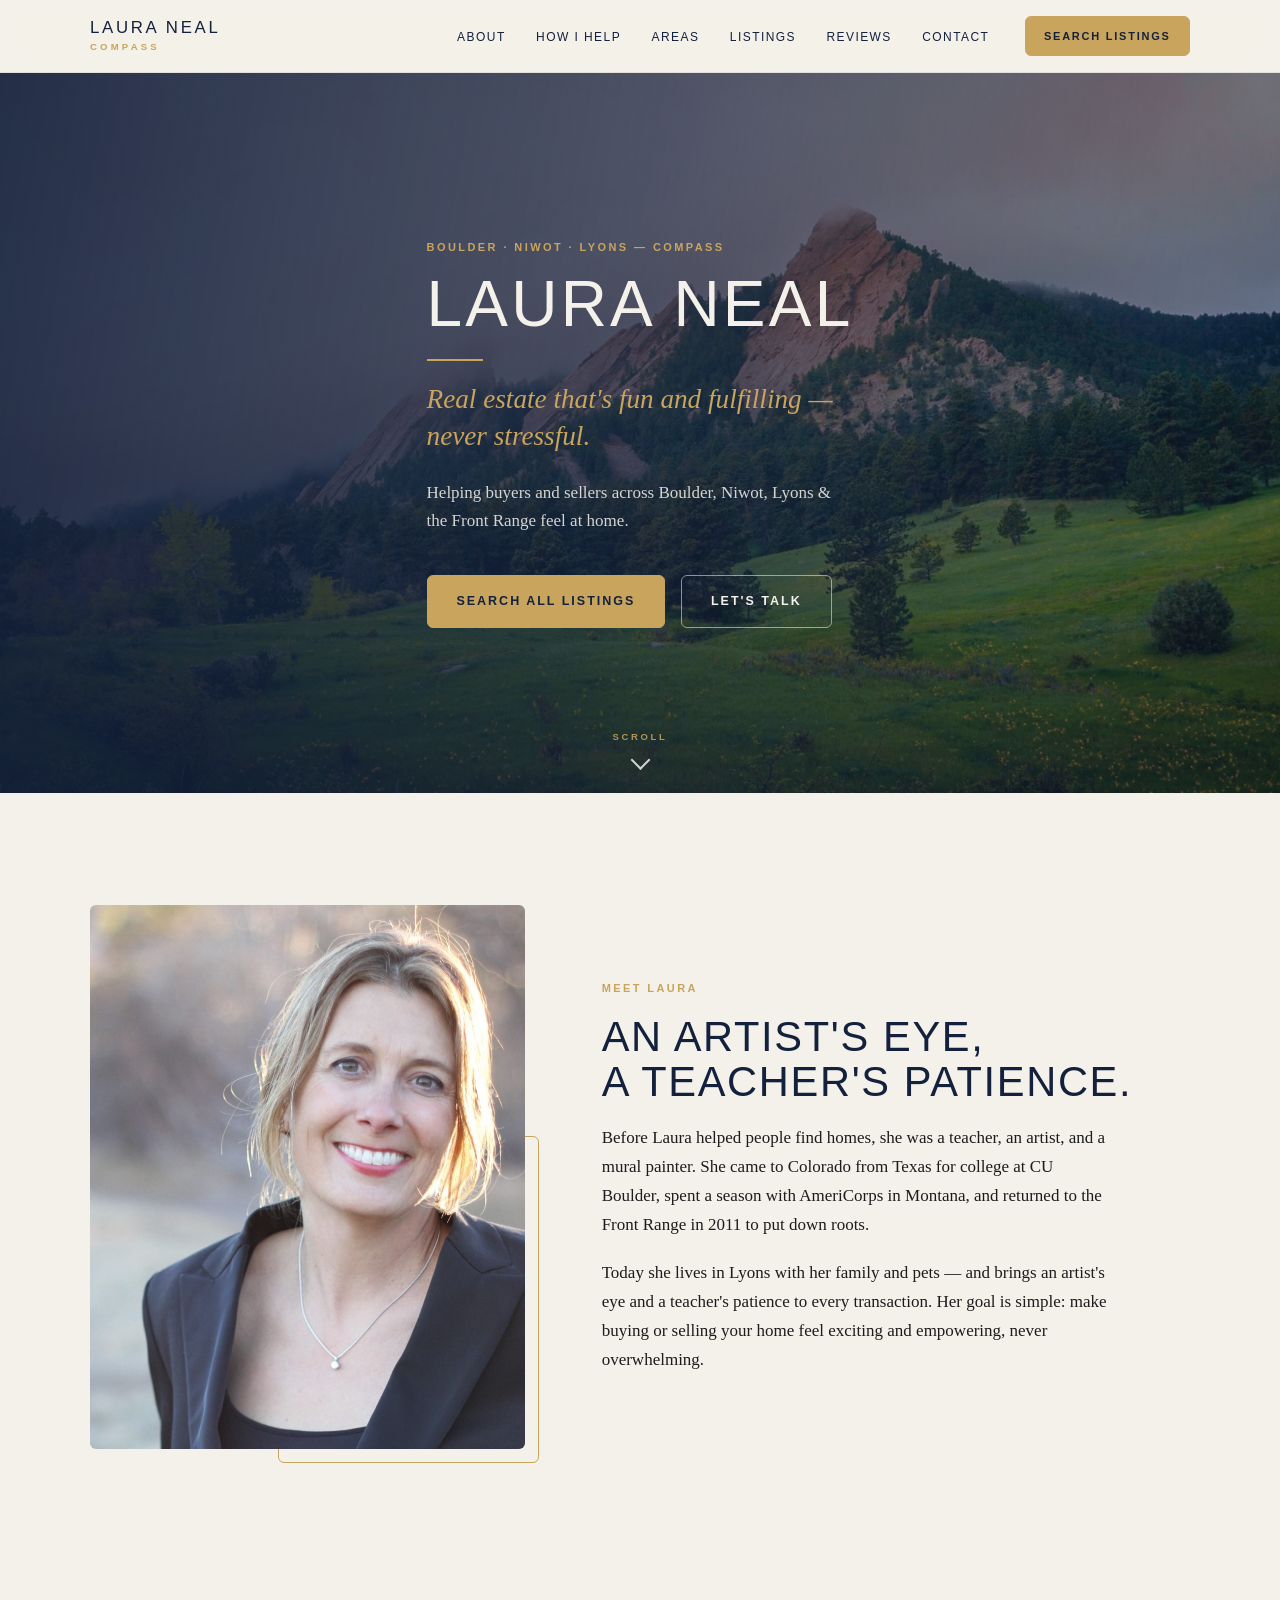
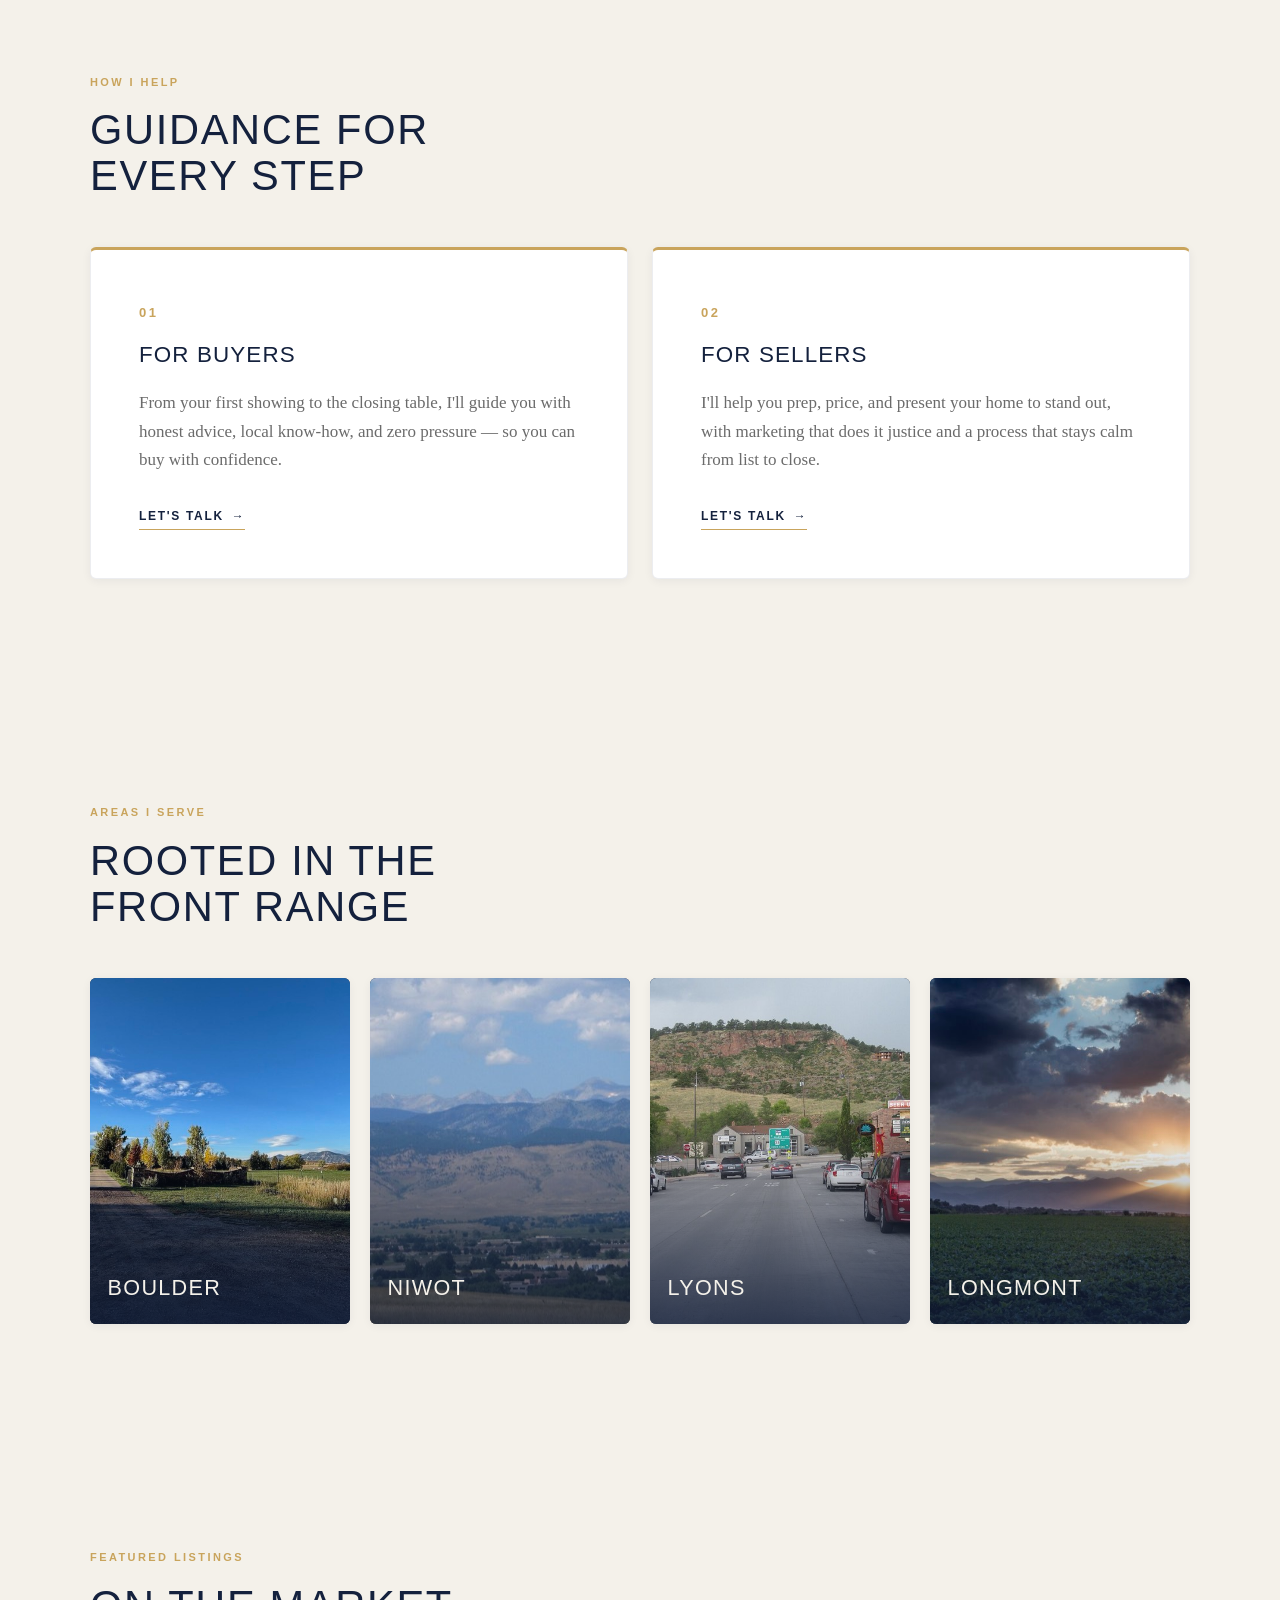
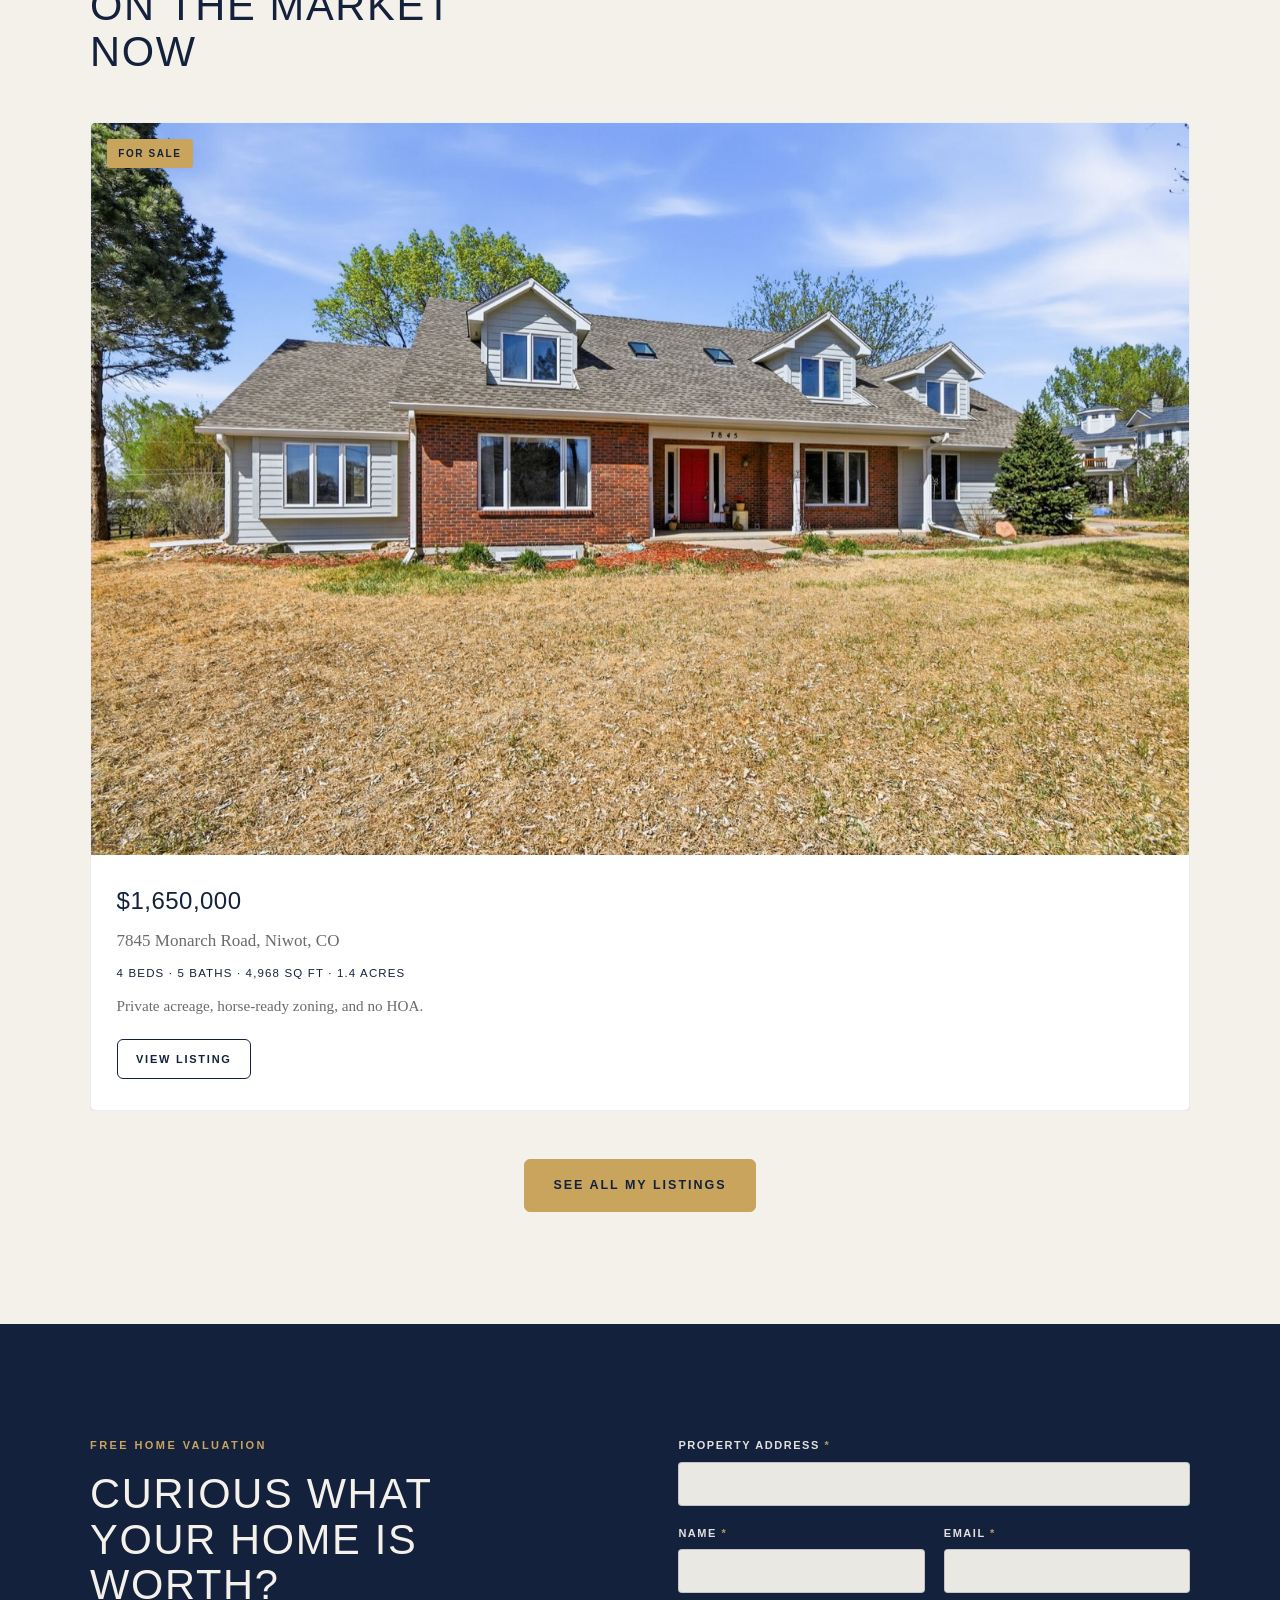
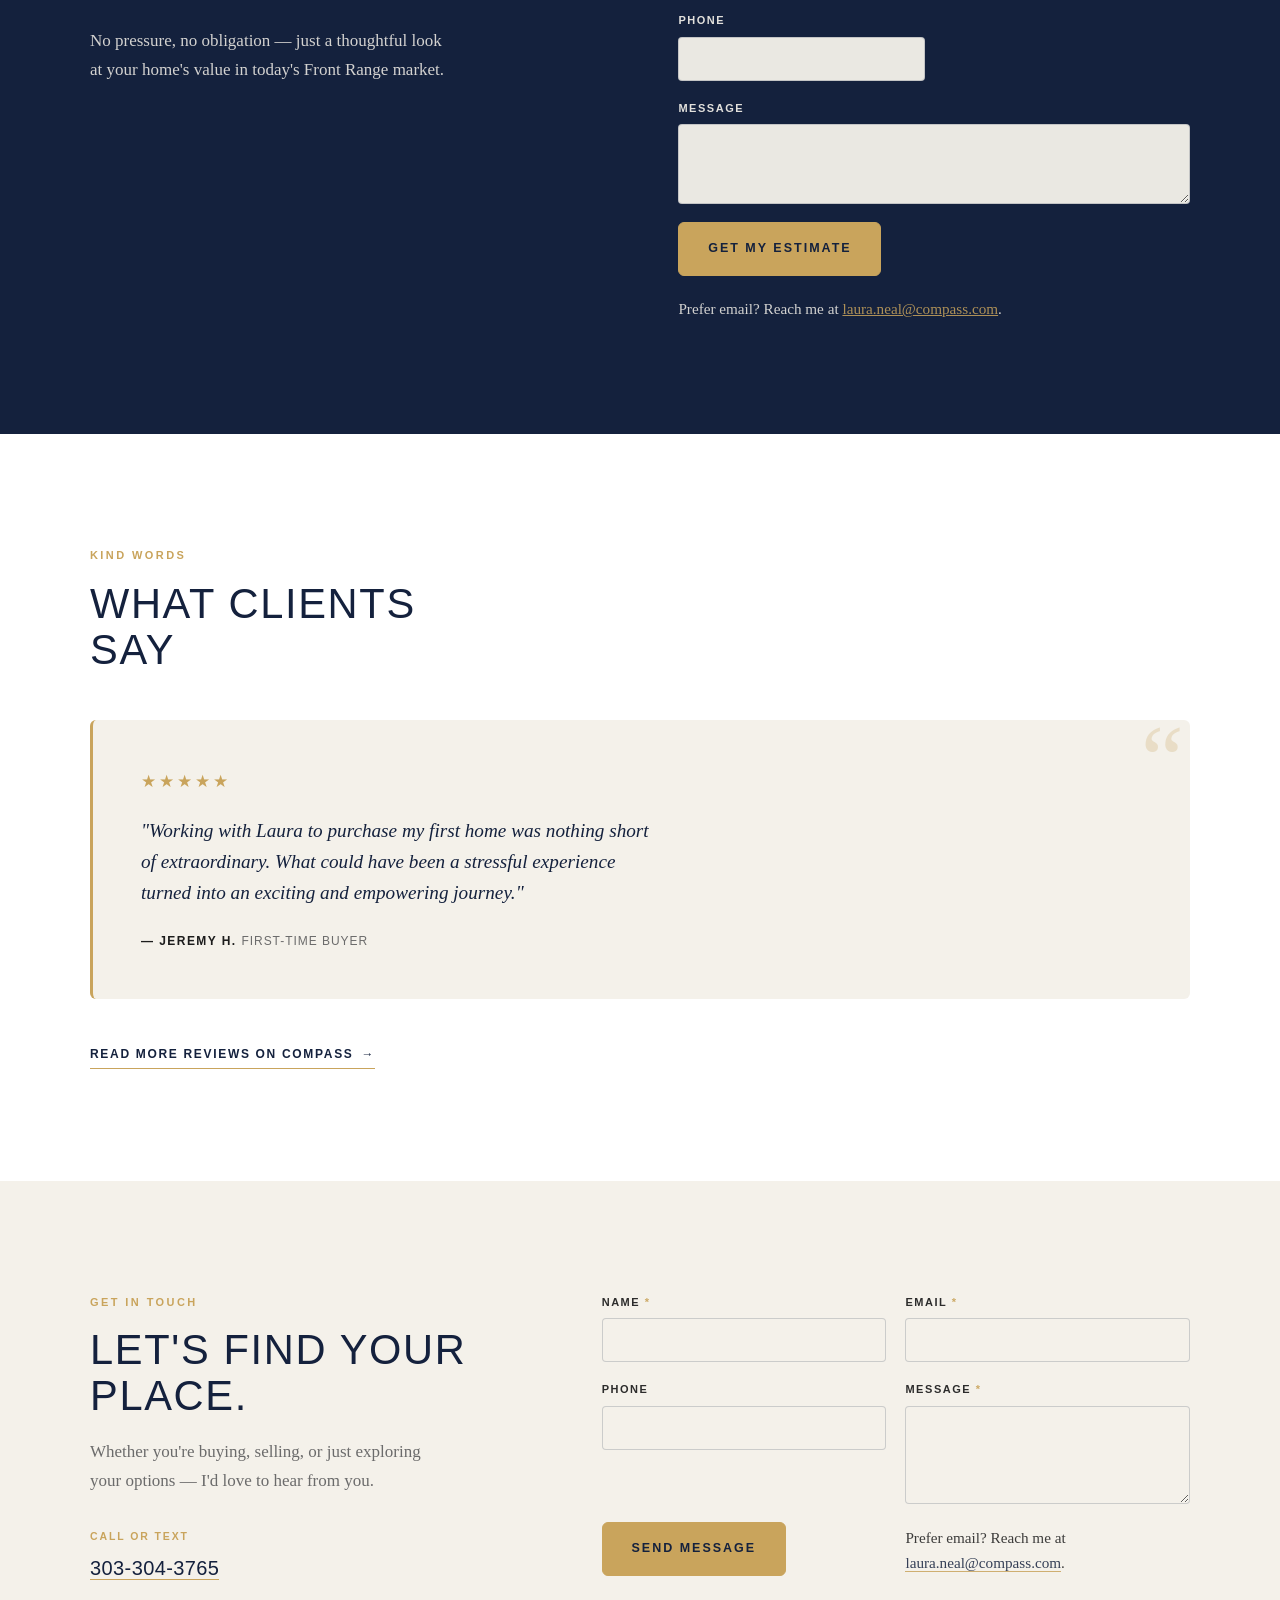
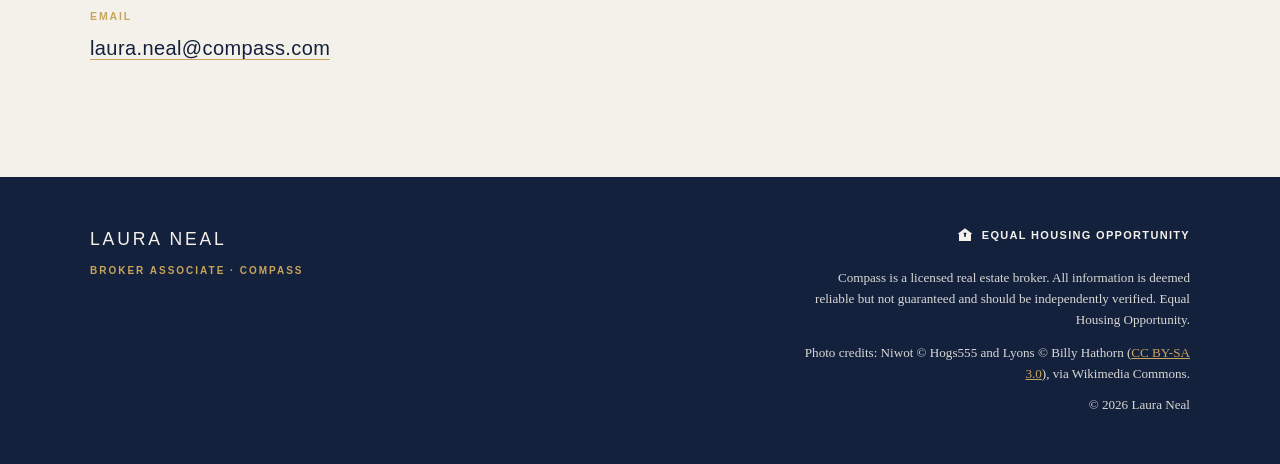
==== index.html @ 4205e301 "feat: swap hero to no-attribution Pexels Flatirons photo Replaces the CC-BY hero with a free Pexels " ====
<!DOCTYPE html>
<html lang="en">
<head>
  <meta charset="UTF-8">
  <meta name="viewport" content="width=device-width, initial-scale=1.0">
  <title>Laura Neal · Boulder &amp; Niwot Realtor · Compass</title>
  <meta name="description" content="Laura Neal, Broker Associate at Compass, helps buyers and sellers across Boulder, Niwot, Lyons and the Front Range. Real estate that's fun and fulfilling — never stressful.">

  <!-- Canonical URL -->
  <link rel="canonical" href="https://lauranealhomes.com/">

  <!-- Open Graph / Facebook -->
  <meta property="og:type" content="website">
  <meta property="og:url" content="https://lauranealhomes.com/">
  <meta property="og:title" content="Laura Neal · Boulder &amp; Niwot Realtor · Compass">
  <meta property="og:description" content="Broker Associate at Compass helping buyers and sellers across Boulder, Niwot, Lyons and the Front Range. Real estate that's fun and fulfilling — never stressful.">
  <!-- Interim share image (the hero). Swap for a dedicated 1200x630 assets/og-image.jpg before heavy social sharing. -->
  <meta property="og:image" content="https://lauranealhomes.com/assets/hero.jpg">

  <!-- Twitter -->
  <meta name="twitter:card" content="summary_large_image">
  <meta name="twitter:title" content="Laura Neal · Boulder &amp; Niwot Realtor · Compass">
  <meta name="twitter:description" content="Broker Associate at Compass helping buyers and sellers across Boulder, Niwot, Lyons and the Front Range. Real estate that's fun and fulfilling — never stressful.">
  <meta name="twitter:image" content="https://lauranealhomes.com/assets/hero.jpg">

  <!-- Structured data -->
  <script type="application/ld+json">
  { "@context":"https://schema.org","@type":"RealEstateAgent","name":"Laura Neal",
    "jobTitle":"Broker Associate","telephone":"+1-303-304-3765","email":"laura.neal@compass.com",
    "areaServed":["Boulder, CO","Niwot, CO","Lyons, CO","Longmont, CO"],
    "memberOf":{"@type":"Organization","name":"Compass"},
    "url":"https://lauranealhomes.com/",
    "sameAs":["https://www.compass.com/agents/laura-neal/"] }
  </script>

  <!-- Inline SVG favicon: gold "LN" monogram on navy -->
  <link rel="icon" href="data:image/svg+xml,%3Csvg xmlns='http://www.w3.org/2000/svg' viewBox='0 0 32 32'%3E%3Crect width='32' height='32' rx='6' fill='%2314213d'/%3E%3Ctext x='16' y='22' font-family='Helvetica,Arial,sans-serif' font-size='15' font-weight='600' fill='%23c9a45c' text-anchor='middle'%3ELN%3C/text%3E%3C/svg%3E">
  <link rel="stylesheet" href="css/styles.css">
</head>
<body>

  <a class="skip-link" href="#main">Skip to content</a>

  <!-- ============ HEADER / NAV ============ -->
  <header class="site-header" id="top">
    <div class="container header-inner">
      <a href="#top" class="wordmark" aria-label="Laura Neal — home">
        <span class="wordmark-main">Laura Neal</span>
        <span class="wordmark-sub">Compass</span>
      </a>

      <nav class="nav" id="primary-nav" aria-label="Primary">
        <ul class="nav-list">
          <li><a href="#about">About</a></li>
          <li><a href="#help">How I Help</a></li>
          <li><a href="#areas">Areas</a></li>
          <li><a href="#listings">Listings</a></li>
          <li><a href="#reviews">Reviews</a></li>
          <li><a href="#contact">Contact</a></li>
        </ul>
        <a class="btn btn-sm nav-cta" href="https://www.compass.com/agents/laura-neal/" target="_blank" rel="noopener">Search Listings</a>
      </nav>

      <button class="nav-toggle" aria-label="Menu" aria-expanded="false" aria-controls="primary-nav">
        <span class="nav-toggle-bar"></span>
        <span class="nav-toggle-bar"></span>
        <span class="nav-toggle-bar"></span>
      </button>
    </div>
  </header>

  <main id="main">

    <!-- ============ HERO ============ -->
    <section class="hero" id="hero">
      <!-- Hero photo: the Flatirons over a Boulder meadow. Source: Pexels (free, no attribution required). Swap for Laura's own shot anytime. -->
      <div class="hero-media" aria-hidden="true">
        <img class="hero-photo" src="assets/hero.jpg" alt="" decoding="async" fetchpriority="high">
      </div>
      <div class="container hero-inner">
        <!-- hero-anim children fade-up in sequence once body.loaded is set (see main.js) -->
        <p class="eyebrow hero-anim">Boulder · Niwot · Lyons — Compass</p>
        <h1 class="hero-title hero-anim">Laura Neal</h1>
        <p class="hero-tagline hero-anim">Real estate that's fun and fulfilling — never stressful.</p>
        <p class="hero-sub hero-anim">Helping buyers and sellers across Boulder, Niwot, Lyons &amp; the Front Range feel at home.</p>
        <div class="hero-actions hero-anim">
          <a class="btn" href="https://www.compass.com/agents/laura-neal/" target="_blank" rel="noopener">Search All Listings</a>
          <a class="btn btn-ghost btn-ghost-light" href="#contact">Let's Talk</a>
        </div>
      </div>
      <!-- Scroll cue: bounces gently, hidden under reduced-motion and once the user scrolls -->
      <a class="scroll-cue" href="#about" aria-label="Scroll to content">
        <span class="scroll-cue-label">Scroll</span>
        <span class="scroll-cue-chevron" aria-hidden="true"></span>
      </a>
    </section>

    <!-- ============ ABOUT ============ -->
    <section class="section about" id="about">
      <div class="container about-grid">
        <div class="about-portrait reveal">
          <img class="portrait-photo" src="assets/laura.jpg" alt="Laura Neal, Broker Associate at Compass" loading="lazy" decoding="async">
        </div>
        <div class="about-text reveal">
          <p class="eyebrow">Meet Laura</p>
          <h2 class="section-title">An artist's eye,<br>a teacher's patience.</h2>
          <p>Before Laura helped people find homes, she was a teacher, an artist, and a mural painter. She came to Colorado from Texas for college at CU Boulder, spent a season with AmeriCorps in Montana, and returned to the Front Range in 2011 to put down roots.</p>
          <p>Today she lives in Lyons with her family and pets — and brings an artist's eye and a teacher's patience to every transaction. Her goal is simple: make buying or selling your home feel exciting and empowering, never overwhelming.</p>
        </div>
      </div>
    </section>

    <!-- ============ HOW I HELP ============ -->
    <section class="section help" id="help">
      <div class="container">
        <div class="section-head reveal">
          <p class="eyebrow">How I Help</p>
          <h2 class="section-title">Guidance for every step</h2>
        </div>
        <div class="help-grid">
          <article class="help-card reveal">
            <span class="help-num">01</span>
            <h3 class="help-card-title">For Buyers</h3>
            <p>From your first showing to the closing table, I'll guide you with honest advice, local know-how, and zero pressure — so you can buy with confidence.</p>
            <a class="text-link" href="#contact">Let's talk <span aria-hidden="true">→</span></a>
          </article>
          <article class="help-card reveal" style="--reveal-delay:120ms">
            <span class="help-num">02</span>
            <h3 class="help-card-title">For Sellers</h3>
            <p>I'll help you prep, price, and present your home to stand out, with marketing that does it justice and a process that stays calm from list to close.</p>
            <a class="text-link" href="#contact">Let's talk <span aria-hidden="true">→</span></a>
          </article>
        </div>
      </div>
    </section>

    <!-- ============ AREAS I SERVE ============ -->
    <section class="section areas" id="areas">
      <div class="container">
        <div class="section-head reveal">
          <p class="eyebrow">Areas I Serve</p>
          <h2 class="section-title">Rooted in the Front Range</h2>
        </div>
        <!-- Cards link to Laura's Compass profile; later these can deep-link to
             area-filtered Compass searches (e.g. ?location=Boulder,CO). -->
        <div class="areas-grid">
          <a class="area-card reveal" href="https://www.compass.com/agents/laura-neal/" target="_blank" rel="noopener" data-area="Boulder">
            <img class="area-photo" src="assets/area-boulder.jpg" alt="" loading="lazy" decoding="async">
            <span class="area-name">Boulder</span>
            <span class="area-overlay" aria-hidden="true"><span class="area-explore">Explore <span aria-hidden="true">→</span></span></span>
          </a>
          <a class="area-card reveal" href="https://www.compass.com/agents/laura-neal/" target="_blank" rel="noopener" data-area="Niwot" style="--reveal-delay:90ms">
            <img class="area-photo" src="assets/area-niwot.jpg" alt="" loading="lazy" decoding="async">
            <span class="area-name">Niwot</span>
            <span class="area-overlay" aria-hidden="true"><span class="area-explore">Explore <span aria-hidden="true">→</span></span></span>
          </a>
          <a class="area-card reveal" href="https://www.compass.com/agents/laura-neal/" target="_blank" rel="noopener" data-area="Lyons" style="--reveal-delay:180ms">
            <img class="area-photo" src="assets/area-lyons.jpg" alt="" loading="lazy" decoding="async">
            <span class="area-name">Lyons</span>
            <span class="area-overlay" aria-hidden="true"><span class="area-explore">Explore <span aria-hidden="true">→</span></span></span>
          </a>
          <a class="area-card reveal" href="https://www.compass.com/agents/laura-neal/" target="_blank" rel="noopener" data-area="Longmont" style="--reveal-delay:270ms">
            <img class="area-photo" src="assets/area-longmont.jpg" alt="" loading="lazy" decoding="async">
            <span class="area-name">Longmont</span>
            <span class="area-overlay" aria-hidden="true"><span class="area-explore">Explore <span aria-hidden="true">→</span></span></span>
          </a>
        </div>
      </div>
    </section>

    <!-- ============ FEATURED LISTINGS ============ -->
    <section class="section listings" id="listings">
      <div class="container">
        <div class="section-head reveal">
          <p class="eyebrow">Featured Listings</p>
          <h2 class="section-title">On the market now</h2>
        </div>

        <!-- Carousel: JS adds .is-carousel + arrows/dots only when 2+ slides exist.
             With a single listing it degrades to a plain card (no arrows/dots/auto-advance).
             Add more <article class="listing-card"> slides inside .carousel-track to enable sliding. -->
        <div class="carousel reveal" data-carousel data-autoplay="6000">
          <button class="carousel-arrow carousel-prev" type="button" aria-label="Previous listing" hidden>
            <span aria-hidden="true">‹</span>
          </button>

          <div class="carousel-viewport">
            <div class="carousel-track" role="list">
              <article class="listing-card" role="listitem">
                <div class="listing-media" aria-hidden="true">
                  <img src="assets/listing-monarch.jpg" alt="" loading="lazy" decoding="async">
                  <span class="listing-tag">For Sale</span>
                  <!-- Gold overlay fades in on card hover/focus (enhancement only) -->
                  <span class="listing-overlay"><span class="listing-overlay-btn">View Listing</span></span>
                </div>
                <div class="listing-body">
                  <p class="listing-price">$1,650,000</p>
                  <p class="listing-address">7845 Monarch Road, Niwot, CO</p>
                  <p class="listing-specs">4 Beds &middot; 5 Baths &middot; 4,968 Sq Ft &middot; 1.4 Acres</p>
                  <p class="listing-note">Private acreage, horse-ready zoning, and no HOA.</p>
                  <a class="btn btn-ghost btn-sm listing-link" href="https://www.compass.com/homedetails/7845-Monarch-Rd-Niwot-CO-80503/12WBYY_pid/" target="_blank" rel="noopener">View Listing</a>
                </div>
              </article>
            </div>
          </div>

          <button class="carousel-arrow carousel-next" type="button" aria-label="Next listing" hidden>
            <span aria-hidden="true">›</span>
          </button>

          <div class="carousel-dots" role="tablist" aria-label="Choose listing" hidden></div>
        </div>

        <div class="listings-cta">
          <a class="btn" href="https://www.compass.com/agents/laura-neal/" target="_blank" rel="noopener">See All My Listings</a>
        </div>
      </div>
    </section>

    <!-- ============ HOME VALUATION (band) ============ -->
    <section class="section band valuation" id="valuation">
      <div class="container valuation-inner">
        <div class="valuation-head">
          <p class="eyebrow">Free Home Valuation</p>
          <h2 class="section-title">Curious what your home is worth?</h2>
          <p class="valuation-lead">No pressure, no obligation — just a thoughtful look at your home's value in today's Front Range market.</p>
        </div>
        <!-- Web3Forms: paste Laura's access key (free, get it in ~30s at web3forms.com) into the value below. Until then forms fall back to the visible "email me" link. -->
        <form class="form valuation-form" action="https://api.web3forms.com/submit" method="POST" data-enhance>
          <input type="hidden" name="access_key" value="003801b2-cacf-47a3-b7a9-e14892cac6a2">
          <input type="hidden" name="subject" value="New home valuation request — laura-neal site">
          <input type="hidden" name="from_name" value="Laura Neal Website">
          <input type="checkbox" name="botcheck" class="hp" tabindex="-1" autocomplete="off" aria-hidden="true">
          <div class="field field-full">
            <label for="v-address">Property address <span class="req">*</span></label>
            <input id="v-address" name="address" type="text" required aria-required="true" autocomplete="street-address">
          </div>
          <div class="field">
            <label for="v-name">Name <span class="req">*</span></label>
            <input id="v-name" name="name" type="text" required aria-required="true" autocomplete="name">
          </div>
          <div class="field">
            <label for="v-email">Email <span class="req">*</span></label>
            <input id="v-email" name="email" type="email" required aria-required="true" autocomplete="email">
          </div>
          <div class="field">
            <label for="v-phone">Phone</label>
            <input id="v-phone" name="phone" type="tel" autocomplete="tel">
          </div>
          <div class="field field-full">
            <label for="v-message">Message</label>
            <textarea id="v-message" name="message" rows="3"></textarea>
          </div>
          <div class="form-foot field-full">
            <button class="btn" type="submit">Get My Estimate</button>
            <p class="form-status" role="status" aria-live="polite"></p>
          </div>
          <p class="form-fallback field-full">Prefer email? Reach me at <a href="mailto:laura.neal@compass.com">laura.neal@compass.com</a>.</p>
        </form>
      </div>
    </section>

    <!-- ============ REVIEWS ============ -->
    <section class="section reviews" id="reviews">
      <div class="container">
        <div class="section-head reveal">
          <p class="eyebrow">Kind Words</p>
          <h2 class="section-title">What clients say</h2>
        </div>
        <ul class="reviews-list">
          <li class="review-card reveal">
            <div class="stars" role="img" aria-label="5 out of 5 stars">
              <span aria-hidden="true">★</span><span aria-hidden="true">★</span><span aria-hidden="true">★</span><span aria-hidden="true">★</span><span aria-hidden="true">★</span>
            </div>
            <blockquote class="review-quote">
              "Working with Laura to purchase my first home was nothing short of extraordinary. What could have been a stressful experience turned into an exciting and empowering journey."
            </blockquote>
            <p class="review-author">— Jeremy H. <span class="review-role">First-time buyer</span></p>
          </li>
        </ul>
        <div class="reviews-cta">
          <a class="text-link" href="https://www.compass.com/agents/laura-neal/" target="_blank" rel="noopener">Read more reviews on Compass <span aria-hidden="true">→</span></a>
        </div>
      </div>
    </section>

    <!-- ============ CONTACT ============ -->
    <section class="section contact" id="contact">
      <div class="container contact-grid">
        <div class="contact-info reveal">
          <p class="eyebrow">Get In Touch</p>
          <h2 class="section-title">Let's find your place.</h2>
          <p class="contact-blurb">Whether you're buying, selling, or just exploring your options — I'd love to hear from you.</p>
          <ul class="contact-list">
            <li>
              <span class="contact-label">Call or text</span>
              <a class="contact-value" href="tel:303-304-3765">303-304-3765</a>
            </li>
            <li>
              <span class="contact-label">Email</span>
              <a class="contact-value" href="mailto:laura.neal@compass.com">laura.neal@compass.com</a>
            </li>
          </ul>
        </div>
        <form class="form contact-form reveal" action="https://api.web3forms.com/submit" method="POST" data-enhance style="--reveal-delay:120ms">
          <input type="hidden" name="access_key" value="003801b2-cacf-47a3-b7a9-e14892cac6a2">
          <input type="hidden" name="subject" value="New contact — laura-neal site">
          <input type="hidden" name="from_name" value="Laura Neal Website">
          <input type="checkbox" name="botcheck" class="hp" tabindex="-1" autocomplete="off" aria-hidden="true">
          <div class="field">
            <label for="c-name">Name <span class="req">*</span></label>
            <input id="c-name" name="name" type="text" required aria-required="true" autocomplete="name">
          </div>
          <div class="field">
            <label for="c-email">Email <span class="req">*</span></label>
            <input id="c-email" name="email" type="email" required aria-required="true" autocomplete="email">
          </div>
          <div class="field">
            <label for="c-phone">Phone</label>
            <input id="c-phone" name="phone" type="tel" autocomplete="tel">
          </div>
          <div class="field">
            <label for="c-message">Message <span class="req">*</span></label>
            <textarea id="c-message" name="message" rows="4" required aria-required="true"></textarea>
          </div>
          <div class="form-foot">
            <button class="btn" type="submit">Send Message</button>
            <p class="form-status" role="status" aria-live="polite"></p>
          </div>
          <p class="form-fallback">Prefer email? Reach me at <a href="mailto:laura.neal@compass.com">laura.neal@compass.com</a>.</p>
        </form>
      </div>
    </section>

  </main>

  <!-- ============ FOOTER ============ -->
  <footer class="site-footer">
    <div class="container footer-inner">
      <div class="footer-brand">
        <span class="footer-name">Laura Neal</span>
        <span class="footer-title">Broker Associate · Compass</span>
      </div>
      <div class="footer-meta">
        <p class="footer-disclosure">
          <span class="eho" role="img" aria-label="Equal Housing Opportunity">
            <svg viewBox="0 0 24 24" width="18" height="18" aria-hidden="true" focusable="false">
              <path fill="currentColor" d="M12 3 2 10.5h2V20h16v-9.5h2L12 3Zm0 5.2 2.6 2.6h-1.4v3.4h-2.4v-3.4H9.4L12 8.2Z"/>
            </svg>
            Equal Housing Opportunity
          </span>
        </p>
        <p class="footer-fine">Compass is a licensed real estate broker. All information is deemed reliable but not guaranteed and should be independently verified. Equal Housing Opportunity.</p>
        <p class="footer-fine footer-credit">Photo credits: Niwot © Hogs555 and Lyons © Billy Hathorn (<a href="https://creativecommons.org/licenses/by-sa/3.0/" target="_blank" rel="noopener">CC BY-SA 3.0</a>), via Wikimedia Commons.</p>
        <p class="footer-copy">© 2026 Laura Neal</p>
      </div>
    </div>
  </footer>

  <script src="js/main.js"></script>
</body>
</html>
---- css/styles.css ----
/* =====================================================================
   Laura Neal — Broker Associate, Compass
   Modern Editorial: deep navy + gold, warm cream, airy whitespace.
   Single-page stylesheet. Organized by: tokens / base / layout /
   components / sections / responsive.
   ===================================================================== */

/* ---------- TOKENS ---------- */
:root {
  --navy:#14213d; --navy-2:#2d4263; --gold:#c9a45c; --cream:#f4f1ea;
  --ink:#1c1c1c; --muted:#6b6b6b; --white:#ffffff;
  --font-head:'Helvetica Neue',Arial,sans-serif; /* headings: uppercase, light/medium */
  --font-body:Georgia,'Times New Roman',serif;    /* body + serif accents */
  --h1:clamp(2.4rem,6vw,4rem); --h2:clamp(1.8rem,4vw,2.6rem); --h3:1.25rem; --body:1.0625rem;
  --space-section:clamp(4rem,9vw,7rem); --maxw:1140px; --radius:6px;
  --header-h:72px;
  --shadow-sm:0 2px 10px rgba(20,33,61,.06);
  --shadow-md:0 18px 50px -18px rgba(20,33,61,.35);
}

/* ---------- RESET / BASE ---------- */
*,*::before,*::after { box-sizing:border-box; }
* { margin:0; }
@media (prefers-reduced-motion: no-preference) {
  html { scroll-behavior:smooth; }
}
html { scroll-padding-top:calc(var(--header-h) + 12px); }
body {
  font-family:var(--font-body);
  font-size:var(--body);
  line-height:1.7;
  color:var(--ink);
  background:var(--cream);
  -webkit-font-smoothing:antialiased;
  text-rendering:optimizeLegibility;
}
img { display:block; max-width:100%; height:auto; }
a { color:inherit; }
button { font:inherit; cursor:pointer; }

/* ---------- ACCESSIBILITY: skip link + focus ---------- */
/* Skip link: visually hidden until focused, then pinned top-left. */
.skip-link {
  position:absolute; top:.5rem; left:.5rem; z-index:1000;
  background:var(--navy); color:var(--cream);
  font-family:var(--font-head); font-size:12px; letter-spacing:.12em;
  text-transform:uppercase; font-weight:600; text-decoration:none;
  padding:.7rem 1.1rem; border-radius:var(--radius);
  border:2px solid var(--gold);
  transform:translateY(-150%); transition:transform .2s ease;
}
.skip-link:focus { transform:translateY(0); }

/* Clear, consistent focus ring on all interactive elements. */
a:focus-visible,
button:focus-visible,
input:focus-visible,
textarea:focus-visible,
.btn:focus-visible {
  outline:3px solid var(--gold);
  outline-offset:3px;
  border-radius:var(--radius);
}
/* On the navy hero/bands a gold ring can be low-contrast against gold buttons;
   keep the gold ring but add a navy inner edge for separation on light controls. */
.band input:focus-visible,
.band textarea:focus-visible { outline-offset:2px; box-shadow:0 0 0 2px var(--navy); }

/* ---------- LAYOUT HELPERS ---------- */
.container { max-width:var(--maxw); margin-inline:auto; padding-inline:1.25rem; }
.section { padding-block:var(--space-section); }
.band { background:var(--navy); color:var(--cream); }

/* ---------- TYPOGRAPHY ---------- */
.eyebrow {
  font-family:var(--font-head);
  font-size:11px; letter-spacing:.22em; text-transform:uppercase;
  color:var(--gold); font-weight:600; margin-bottom:1rem;
}
.section-title {
  font-family:var(--font-head);
  font-weight:300; line-height:1.1;
  font-size:var(--h2); letter-spacing:.04em; text-transform:uppercase;
  color:var(--navy);
}
.band .section-title { color:var(--cream); }
.section-head { max-width:46ch; margin-bottom:clamp(2rem,4vw,3rem); }

.text-link {
  font-family:var(--font-head);
  font-size:12px; letter-spacing:.14em; text-transform:uppercase;
  font-weight:600; color:var(--navy); text-decoration:none;
  display:inline-flex; align-items:center; gap:.5rem;
  border-bottom:1px solid var(--gold); padding-bottom:3px;
  transition:gap .25s ease, color .25s ease;
}
.text-link:hover { gap:.85rem; color:var(--gold); }
.band .text-link { color:var(--cream); border-bottom-color:var(--cream); }

/* ---------- BUTTONS ---------- */
.btn {
  display:inline-block;
  font-family:var(--font-head);
  font-size:12.5px; letter-spacing:.16em; text-transform:uppercase; font-weight:600;
  background:var(--gold); color:var(--navy);
  padding:.95rem 1.8rem; border:1px solid var(--gold);
  border-radius:var(--radius); text-decoration:none;
  transition:transform .2s ease, box-shadow .25s ease, background .25s ease;
}
.btn:hover { transform:translateY(-2px); box-shadow:0 12px 28px -10px rgba(201,164,92,.6); }
.btn-sm { padding:.6rem 1.15rem; font-size:11px; }
.btn-ghost {
  background:transparent; color:var(--navy); border:1px solid var(--navy);
}
.btn-ghost:hover { background:var(--navy); color:var(--cream); box-shadow:none; }
.btn-ghost-light { color:var(--cream); border-color:rgba(244,241,234,.55); }
.btn-ghost-light:hover { background:var(--cream); color:var(--navy); border-color:var(--cream); }

/* ---------- MEDIA PLACEHOLDERS ---------- */
/* Tasteful navy/gold gradient blocks with a label; swap for real <img>.
   Containers below carry explicit aspect-ratio (hero is inset:0; portrait 4/5;
   listing 3/2) so swapped-in images inherit dimensions and cause no layout shift.
   When adding real below-the-fold imgs (headshot, listing photos), include
   loading="lazy" decoding="async" plus width/height (or rely on these ratios).
   The hero image is above the fold — leave it eager (no lazy). */
.media-label {
  font-family:var(--font-head);
  font-size:10.5px; letter-spacing:.2em; text-transform:uppercase;
  color:rgba(244,241,234,.65);
}
.hero-media, .portrait-placeholder, .listing-media {
  background:
    radial-gradient(120% 120% at 80% 0%, rgba(201,164,92,.28), transparent 55%),
    linear-gradient(150deg, var(--navy) 0%, var(--navy-2) 100%);
  display:flex; align-items:center; justify-content:center;
  position:relative; overflow:hidden;
}
/* subtle grid texture on placeholders */
.hero-media::after, .portrait-placeholder::after, .listing-media::after {
  content:""; position:absolute; inset:0; opacity:.5;
  background-image:
    linear-gradient(rgba(244,241,234,.045) 1px, transparent 1px),
    linear-gradient(90deg, rgba(244,241,234,.045) 1px, transparent 1px);
  background-size:42px 42px;
  pointer-events:none;
}

/* =====================================================================
   HEADER / NAV
   ===================================================================== */
.site-header {
  position:sticky; top:0; z-index:100;
  background:rgba(244,241,234,.88);
  backdrop-filter:saturate(140%) blur(10px);
  border-bottom:1px solid rgba(20,33,61,.08);
}
.header-inner {
  display:flex; align-items:center; justify-content:space-between;
  min-height:var(--header-h);
}
.wordmark { text-decoration:none; display:flex; flex-direction:column; line-height:1; }
.wordmark-main {
  font-family:var(--font-head); font-weight:500;
  letter-spacing:.16em; text-transform:uppercase; color:var(--navy);
  font-size:1.05rem;
}
.wordmark-sub {
  font-family:var(--font-head); font-size:9.5px; letter-spacing:.34em;
  text-transform:uppercase; color:var(--gold); margin-top:5px; font-weight:600;
}
.nav { display:flex; align-items:center; gap:2.2rem; }
.nav-list { list-style:none; display:flex; gap:1.9rem; padding:0; }
.nav-list a {
  font-family:var(--font-head);
  font-size:12px; letter-spacing:.12em; text-transform:uppercase; font-weight:500;
  color:var(--navy); text-decoration:none; position:relative; padding-bottom:4px;
}
.nav-list a::after {
  content:""; position:absolute; left:0; bottom:0; height:1.5px; width:0;
  background:var(--gold); transition:width .28s ease;
}
.nav-list a:hover::after { width:100%; }

.nav-toggle {
  display:none; background:none; border:0; padding:8px;
  width:42px; height:42px; flex-direction:column; gap:5px;
  align-items:center; justify-content:center;
}
.nav-toggle-bar {
  display:block; width:24px; height:2px; background:var(--navy);
  transition:transform .3s ease, opacity .2s ease;
}
.nav-toggle[aria-expanded="true"] .nav-toggle-bar:nth-child(1) { transform:translateY(7px) rotate(45deg); }
.nav-toggle[aria-expanded="true"] .nav-toggle-bar:nth-child(2) { opacity:0; }
.nav-toggle[aria-expanded="true"] .nav-toggle-bar:nth-child(3) { transform:translateY(-7px) rotate(-45deg); }

/* =====================================================================
   HERO
   ===================================================================== */
.hero {
  position:relative; min-height:80vh;
  display:flex; align-items:center;
  background:var(--navy); color:var(--cream); overflow:hidden;
}
.hero-media { position:absolute; inset:0; }
.hero-media .media-label { position:absolute; bottom:1.25rem; right:1.5rem; }
.hero-photo { position:absolute; inset:0; width:100%; height:100%; object-fit:cover; }
.hero::before { /* readability overlay */
  content:""; position:absolute; inset:0; z-index:1;
  background:linear-gradient(100deg, rgba(20,33,61,.92) 0%, rgba(20,33,61,.74) 48%, rgba(20,33,61,.42) 100%);
}
.hero-inner { position:relative; z-index:2; padding-block:clamp(5rem,12vh,8rem); max-width:760px; }
.hero-title {
  font-family:var(--font-head); font-weight:300;
  font-size:var(--h1); letter-spacing:.05em; text-transform:uppercase;
  line-height:1; margin:.4rem 0 1.4rem;
}
.hero-tagline {
  font-family:var(--font-body); font-style:italic;
  font-size:clamp(1.25rem,2.6vw,1.7rem); color:var(--gold);
  line-height:1.35; max-width:30ch; position:relative; padding-top:1.4rem;
}
.hero-tagline::before {
  content:""; position:absolute; top:0; left:0; width:56px; height:2px; background:var(--gold);
}
.hero-sub { margin:1.5rem 0 2.4rem; max-width:48ch; color:rgba(244,241,234,.86); }
.hero-actions { display:flex; flex-wrap:wrap; gap:1rem; }

/* =====================================================================
   ABOUT
   ===================================================================== */
.about-grid {
  display:grid; grid-template-columns:0.85fr 1.15fr; gap:clamp(2rem,6vw,5rem);
  align-items:center;
}
.about-portrait { position:relative; }
.portrait-placeholder {
  aspect-ratio:4/5; width:100%; border-radius:var(--radius);
}
.portrait-placeholder .media-label { position:relative; z-index:1; }
.portrait-photo { display:block; aspect-ratio:4/5; width:100%; object-fit:cover; object-position:center top; border-radius:var(--radius); }
/* gold frame accent */
.about-portrait::before {
  content:""; position:absolute; inset:auto -14px -14px auto;
  width:60%; height:60%; border:1px solid var(--gold); border-radius:var(--radius);
  z-index:-1;
}
.about-text p:not(.eyebrow) { color:var(--ink); max-width:60ch; margin-top:1.2rem; }
.about-text .section-title { margin-bottom:.6rem; }

/* =====================================================================
   HOW I HELP
   ===================================================================== */
.help-grid {
  display:grid; grid-template-columns:repeat(2,1fr); gap:1.5rem;
}
.help-card {
  background:var(--white); border:1px solid rgba(20,33,61,.08);
  border-radius:var(--radius); padding:clamp(2rem,4vw,3rem);
  position:relative; box-shadow:var(--shadow-sm);
  transition:transform .25s ease, box-shadow .3s ease;
  border-top:3px solid var(--gold);
}
.help-card:hover { transform:translateY(-4px); box-shadow:var(--shadow-md); }
.help-num {
  font-family:var(--font-head); font-size:13px; letter-spacing:.2em;
  color:var(--gold); font-weight:700;
}
.help-card-title {
  font-family:var(--font-head); font-weight:400; font-size:1.4rem;
  letter-spacing:.05em; text-transform:uppercase; color:var(--navy);
  margin:.6rem 0 .9rem;
}
.help-card p { color:var(--muted); margin-bottom:1.6rem; }

/* =====================================================================
   FEATURED LISTINGS
   ===================================================================== */
.listing-card {
  background:var(--white); border-radius:var(--radius); overflow:hidden;
  border:1px solid rgba(20,33,61,.08); box-shadow:var(--shadow-sm);
  transition:transform .25s ease, box-shadow .3s ease;
}
.listing-card:hover { transform:translateY(-6px); box-shadow:var(--shadow-md); }
.listing-media { aspect-ratio:3/2; width:100%; }
.listing-media img { position:absolute; inset:0; width:100%; height:100%; object-fit:cover; }
.listing-media .listing-tag {
  position:absolute; top:1rem; left:1rem; z-index:1;
  font-family:var(--font-head); font-size:10px; letter-spacing:.16em;
  text-transform:uppercase; font-weight:600;
  background:var(--gold); color:var(--navy);
  padding:.35rem .7rem; border-radius:3px;
}
.listing-body { padding:1.6rem 1.6rem 1.9rem; }
.listing-price {
  font-family:var(--font-head); font-weight:500; font-size:1.5rem;
  color:var(--navy); letter-spacing:.02em;
}
.listing-address { color:var(--muted); margin:.3rem 0 .55rem; }
.listing-specs {
  font-family:var(--font-head); font-size:11.5px; letter-spacing:.1em;
  text-transform:uppercase; color:var(--navy); font-weight:500; margin-bottom:.55rem;
}
.listing-note { color:var(--muted); font-size:.95rem; margin-bottom:1.3rem; }
.listings-cta { text-align:center; margin-top:3rem; }

/* =====================================================================
   VALUATION BAND
   ===================================================================== */
.valuation-inner {
  display:grid; grid-template-columns:1fr 1fr; gap:clamp(2.5rem,6vw,5rem);
  align-items:start;
}
.valuation-head { max-width:42ch; }
.valuation-lead { color:rgba(244,241,234,.85); margin-top:1.2rem; }

/* ---------- FORMS (shared) ---------- */
.form { display:grid; grid-template-columns:1fr 1fr; gap:1.1rem 1.2rem; }
.field { display:flex; flex-direction:column; gap:.45rem; }
.field-full { grid-column:1 / -1; }
.field label {
  font-family:var(--font-head); font-size:11px; letter-spacing:.14em;
  text-transform:uppercase; font-weight:600; color:inherit; opacity:.92;
}
.field .req { color:var(--gold); }
.field input, .field textarea {
  font-family:var(--font-body); font-size:1rem; color:var(--ink);
  background:var(--cream); border:1px solid rgba(20,33,61,.18);
  border-radius:4px; padding:.75rem .85rem; width:100%;
  transition:border-color .2s ease, box-shadow .2s ease;
}
.band .field input, .band .field textarea {
  background:rgba(244,241,234,.96);
}
.field input:focus, .field textarea:focus {
  outline:none; border-color:var(--gold);
  box-shadow:0 0 0 3px rgba(201,164,92,.25);
}
.field textarea { resize:vertical; }
.form-foot { display:flex; align-items:center; gap:1.2rem; flex-wrap:wrap; }
.hp { position:absolute !important; left:-9999px !important; width:1px; height:1px; overflow:hidden; } /* spam honeypot — keep off-screen */
.footer-credit { font-size:.72rem; margin-top:.5rem; }
.footer-credit a { color:var(--gold); text-decoration:underline; }
.form-status { font-style:italic; color:inherit; opacity:.9; }
.form-fallback { font-size:.95rem; opacity:.85; margin-top:.2rem; }
.form-fallback a { color:var(--gold); }
.contact-form .form-fallback a { color:var(--navy); border-bottom:1px solid var(--gold); text-decoration:none; }

/* =====================================================================
   REVIEWS
   ===================================================================== */
.reviews { background:var(--white); }
.reviews-list { list-style:none; padding:0; display:grid; gap:1.5rem;
  grid-template-columns:repeat(auto-fit, minmax(320px,1fr)); }
.review-card {
  background:var(--cream); border-radius:var(--radius);
  padding:clamp(2rem,4vw,3rem); border-left:3px solid var(--gold);
  position:relative;
}
.review-card::before {
  content:"\201C"; position:absolute; top:-.1em; right:.4rem;
  font-family:Georgia,serif; font-size:6rem; color:rgba(201,164,92,.25); line-height:1;
}
.stars { color:var(--gold); font-size:1.05rem; letter-spacing:.18em; margin-bottom:1.2rem; }
.review-quote {
  font-family:var(--font-body); font-style:italic; font-size:1.2rem;
  line-height:1.6; color:var(--navy); max-width:54ch;
}
.review-author {
  font-family:var(--font-head); font-size:12px; letter-spacing:.12em;
  text-transform:uppercase; font-weight:600; color:var(--ink); margin-top:1.4rem;
}
.review-role { color:var(--muted); font-weight:400; letter-spacing:.08em; }
.reviews-cta { margin-top:2.5rem; }

/* =====================================================================
   CONTACT
   ===================================================================== */
.contact { background:var(--cream); }
.contact-grid {
  display:grid; grid-template-columns:0.85fr 1.15fr; gap:clamp(2.5rem,6vw,5rem);
  align-items:start;
}
.contact-blurb { color:var(--muted); margin:1.2rem 0 2rem; max-width:40ch; }
.contact-list { list-style:none; padding:0; display:grid; gap:1.4rem; }
.contact-label {
  display:block; font-family:var(--font-head); font-size:10.5px;
  letter-spacing:.18em; text-transform:uppercase; color:var(--gold);
  font-weight:600; margin-bottom:.35rem;
}
.contact-value {
  font-family:var(--font-head); font-size:1.25rem; letter-spacing:.02em;
  color:var(--navy); text-decoration:none; font-weight:400;
  border-bottom:1px solid var(--gold);
}
.contact-value:hover { color:var(--gold); }

/* =====================================================================
   FOOTER
   ===================================================================== */
.site-footer { background:var(--navy); color:var(--cream); padding-block:3rem; }
.footer-inner {
  display:flex; justify-content:space-between; gap:2rem; flex-wrap:wrap;
  align-items:flex-start;
}
.footer-name {
  display:block; font-family:var(--font-head); font-weight:500;
  letter-spacing:.16em; text-transform:uppercase; font-size:1.1rem;
}
.footer-title {
  font-family:var(--font-head); font-size:10px; letter-spacing:.2em;
  text-transform:uppercase; color:var(--gold); font-weight:600;
}
.footer-meta { max-width:46ch; text-align:right; }
.eho {
  display:inline-flex; align-items:center; gap:.5rem; color:var(--cream);
  font-family:var(--font-head); font-size:11px; letter-spacing:.12em;
  text-transform:uppercase; font-weight:600;
}
/* Opacity bumped to .88 so cream-on-navy fine print clears WCAG AA at this size. */
.footer-fine { font-size:.82rem; color:rgba(244,241,234,.88); line-height:1.6; margin-top:.8rem; }
.footer-copy { font-size:.82rem; color:rgba(244,241,234,.88); margin-top:.6rem; }

/* =====================================================================
   RESPONSIVE
   ===================================================================== */
@media (max-width:900px) {
  .about-grid, .contact-grid { grid-template-columns:1fr; }
  .valuation-inner { grid-template-columns:1fr; }
  .about-portrait { max-width:420px; }
}

@media (max-width:800px) {
  .nav {
    position:absolute; top:var(--header-h); left:0; right:0;
    flex-direction:column; align-items:stretch; gap:0;
    background:var(--cream); border-bottom:1px solid rgba(20,33,61,.1);
    box-shadow:var(--shadow-md);
    max-height:0; overflow:hidden; opacity:0; visibility:hidden;
    transition:max-height .35s ease, opacity .25s ease, visibility .25s;
  }
  .nav.open { max-height:80vh; opacity:1; visibility:visible; }
  .nav-list { flex-direction:column; gap:0; }
  .nav-list li { border-top:1px solid rgba(20,33,61,.08); }
  .nav-list a { display:block; padding:1.05rem 1.25rem; }
  .nav-list a::after { display:none; }
  .nav-cta { margin:1rem 1.25rem 1.4rem; text-align:center; }
  .nav-toggle { display:flex; }
}

@media (max-width:640px) {
  .help-grid { grid-template-columns:1fr; }
  .form { grid-template-columns:1fr; }
  .footer-inner { flex-direction:column; }
  .footer-meta { text-align:left; }
  .hero-actions .btn { flex:1 1 auto; text-align:center; }
}

/* =====================================================================
   AREAS I SERVE  (static layout — motion lives in the MOTION block below)
   ===================================================================== */
.areas-grid {
  display:grid; grid-template-columns:repeat(4, 1fr); gap:1.25rem;
}
.area-card {
  position:relative; display:block; aspect-ratio:3/4;
  border-radius:var(--radius); overflow:hidden; text-decoration:none;
  /* navy/gold gradient placeholder, consistent with .hero-media etc. */
  background:
    radial-gradient(120% 120% at 80% 0%, rgba(201,164,92,.30), transparent 55%),
    linear-gradient(150deg, var(--navy) 0%, var(--navy-2) 100%);
  box-shadow:var(--shadow-sm);
}
/* photo fills the card; gradient above shows through only if it fails to load */
.area-photo {
  position:absolute; inset:0; width:100%; height:100%; object-fit:cover;
  z-index:0; transition:transform .5s ease;
}
.area-card:hover .area-photo,
.area-card:focus-visible .area-photo { transform:scale(1.05); }
/* permanent bottom scrim so the area name stays readable over any photo */
.area-card::after {
  content:""; position:absolute; inset:0; z-index:1; pointer-events:none;
  background:linear-gradient(180deg, rgba(20,33,61,0) 42%, rgba(20,33,61,.78) 100%);
}
.area-name {
  position:absolute; left:1.1rem; bottom:1.1rem; z-index:3;
  font-family:var(--font-head); font-weight:400; font-size:1.35rem;
  letter-spacing:.06em; text-transform:uppercase; color:var(--cream);
}
.area-overlay {
  position:absolute; inset:0; z-index:2;
  display:flex; align-items:center; justify-content:center;
  background:linear-gradient(180deg, rgba(20,33,61,.10) 0%, rgba(20,33,61,.78) 100%);
  opacity:0; transition:opacity .35s ease;
}
.area-explore {
  font-family:var(--font-head); font-size:12px; letter-spacing:.18em;
  text-transform:uppercase; font-weight:600; color:var(--gold);
  border:1px solid var(--gold); padding:.6rem 1.1rem; border-radius:var(--radius);
  transform:translateY(8px); transition:transform .35s ease;
}
.area-card:hover .area-overlay,
.area-card:focus-visible .area-overlay { opacity:1; }
.area-card:hover .area-explore,
.area-card:focus-visible .area-explore { transform:translateY(0); }

/* =====================================================================
   FEATURED LISTINGS — CAROUSEL
   Base styles (no motion). .is-carousel is added by JS only when 2+ slides.
   With a single slide the track behaves like the original single card.
   ===================================================================== */
.carousel { position:relative; }
.carousel-viewport { overflow:hidden; }
.carousel-track {
  display:grid; grid-auto-flow:column;
  grid-auto-columns:minmax(320px, 1fr);
  gap:1.75rem;
}
/* Single-slide / no-JS fallback: one centered card, capped width like a grid cell */
.carousel:not(.is-carousel) .carousel-track {
  grid-auto-columns:minmax(0, 1fr);
}
/* When carousel is active, each slide fills the viewport and we slide via transform */
.carousel.is-carousel .carousel-track {
  grid-auto-columns:100%;
  gap:0;
  transform:translateX(calc(var(--slide-index, 0) * -100%));
}
.carousel.is-carousel .listing-card { margin-inline:auto; max-width:520px; }

.carousel-arrow {
  position:absolute; top:38%; transform:translateY(-50%); z-index:3;
  width:46px; height:46px; border-radius:50%;
  background:var(--cream); border:1px solid rgba(20,33,61,.18);
  color:var(--navy); font-size:1.6rem; line-height:1;
  display:flex; align-items:center; justify-content:center;
  box-shadow:var(--shadow-sm);
}
.carousel-arrow:hover { background:var(--navy); color:var(--cream); border-color:var(--navy); }
.carousel-prev { left:6px; }
.carousel-next { right:6px; }
.carousel-arrow[hidden] { display:none; }

.carousel-dots {
  display:flex; justify-content:center; gap:.6rem; margin-top:1.6rem;
}
.carousel-dots[hidden] { display:none; }
.carousel-dot {
  width:9px; height:9px; padding:0; border-radius:50%;
  background:rgba(20,33,61,.22); border:0;
}
.carousel-dot[aria-selected="true"] { background:var(--gold); }

/* ---------- Listing card hover overlay + image zoom ---------- */
.listing-overlay {
  position:absolute; inset:0; z-index:2;
  display:flex; align-items:center; justify-content:center;
  background:linear-gradient(180deg, rgba(20,33,61,.05) 0%, rgba(20,33,61,.55) 100%);
  opacity:0; transition:opacity .35s ease;
}
.listing-overlay-btn {
  font-family:var(--font-head); font-size:11.5px; letter-spacing:.16em;
  text-transform:uppercase; font-weight:600; color:var(--navy);
  background:var(--gold); padding:.7rem 1.3rem; border-radius:var(--radius);
}
/* Overlay is enhancement only; the real .listing-link below remains keyboard-reachable */
.listing-card:hover .listing-overlay,
.listing-card:focus-within .listing-overlay { opacity:1; }

/* =====================================================================
   MOTION — ALL gated under prefers-reduced-motion: no-preference.
   When reduced motion is set, NONE of this applies, so .reveal / hero
   text / scroll cue stay fully visible & static.
   ===================================================================== */
@media (prefers-reduced-motion: no-preference) {

  /* ---------- Hero: Ken-Burns drift ---------- */
  .hero-media {
    animation:kenburns 22s ease-in-out alternate infinite;
    transform-origin:60% 40%;
    will-change:transform;
  }
  @keyframes kenburns {
    from { transform:scale(1) translate3d(0,0,0); }
    to   { transform:scale(1.08) translate3d(-1.5%, -1%, 0); }
  }

  /* ---------- Hero: staggered text load-in ---------- */
  .hero-anim {
    opacity:0; transform:translateY(14px);
    transition:opacity .7s ease, transform .7s ease;
  }
  body.loaded .hero-anim { opacity:1; transform:none; }
  body.loaded .hero-anim:nth-child(1) { transition-delay:.05s; }
  body.loaded .hero-anim:nth-child(2) { transition-delay:.18s; }
  body.loaded .hero-anim:nth-child(3) { transition-delay:.31s; }
  body.loaded .hero-anim:nth-child(4) { transition-delay:.44s; }
  body.loaded .hero-anim:nth-child(5) { transition-delay:.57s; }

  /* ---------- Scroll cue ---------- */
  .scroll-cue { animation:cue-bob 2.2s ease-in-out infinite; }
  @keyframes cue-bob {
    0%,100% { transform:translate(-50%, 0); }
    50%     { transform:translate(-50%, 8px); }
  }
  /* hidden once user scrolls (body.scrolled-cue set in JS) */
  body.scrolled-cue .scroll-cue { opacity:0; pointer-events:none; }

  /* ---------- Scroll-reveal ---------- */
  .reveal {
    opacity:0; transform:translateY(18px);
    transition:opacity .6s ease, transform .6s ease;
    transition-delay:var(--reveal-delay, 0s);
  }
  .reveal.in-view { opacity:1; transform:none; }

  /* ---------- Listing image zoom on hover ---------- */
  .listing-media { transition:transform .5s ease; }
  .listing-card:hover .listing-media,
  .listing-card:focus-within .listing-media { transform:scale(1.04); }

  /* ---------- Carousel slide transition ---------- */
  .carousel.is-carousel .carousel-track { transition:transform .5s ease; }
}

/* =====================================================================
   SCROLL CUE (static layout — visible & usable with motion off)
   ===================================================================== */
.scroll-cue {
  position:absolute; left:50%; bottom:1.6rem; transform:translateX(-50%);
  z-index:3; display:flex; flex-direction:column; align-items:center; gap:.5rem;
  text-decoration:none; color:var(--cream); opacity:.85;
  transition:opacity .4s ease;
}
.scroll-cue:hover { opacity:1; }
.scroll-cue-label {
  font-family:var(--font-head); font-size:9.5px; letter-spacing:.28em;
  text-transform:uppercase; font-weight:600; color:var(--gold);
}
.scroll-cue-chevron {
  width:14px; height:14px; border-right:2px solid var(--cream);
  border-bottom:2px solid var(--cream); transform:rotate(45deg);
}

/* =====================================================================
   STICKY HEADER — scrolled state
   ===================================================================== */
.site-header { transition:background .3s ease, box-shadow .3s ease, border-color .3s ease; }
.header-inner { transition:min-height .3s ease; }
.site-header.scrolled {
  background:rgba(244,241,234,.97);
  box-shadow:0 6px 24px -14px rgba(20,33,61,.45);
  border-bottom-color:rgba(20,33,61,.06);
}
.site-header.scrolled .header-inner { min-height:60px; }

/* =====================================================================
   AREAS — responsive
   ===================================================================== */
@media (max-width:780px) {
  .areas-grid { grid-template-columns:repeat(2, 1fr); }
}
@media (max-width:420px) {
  .areas-grid { grid-template-columns:1fr; }
  .area-card { aspect-ratio:16/9; }
}
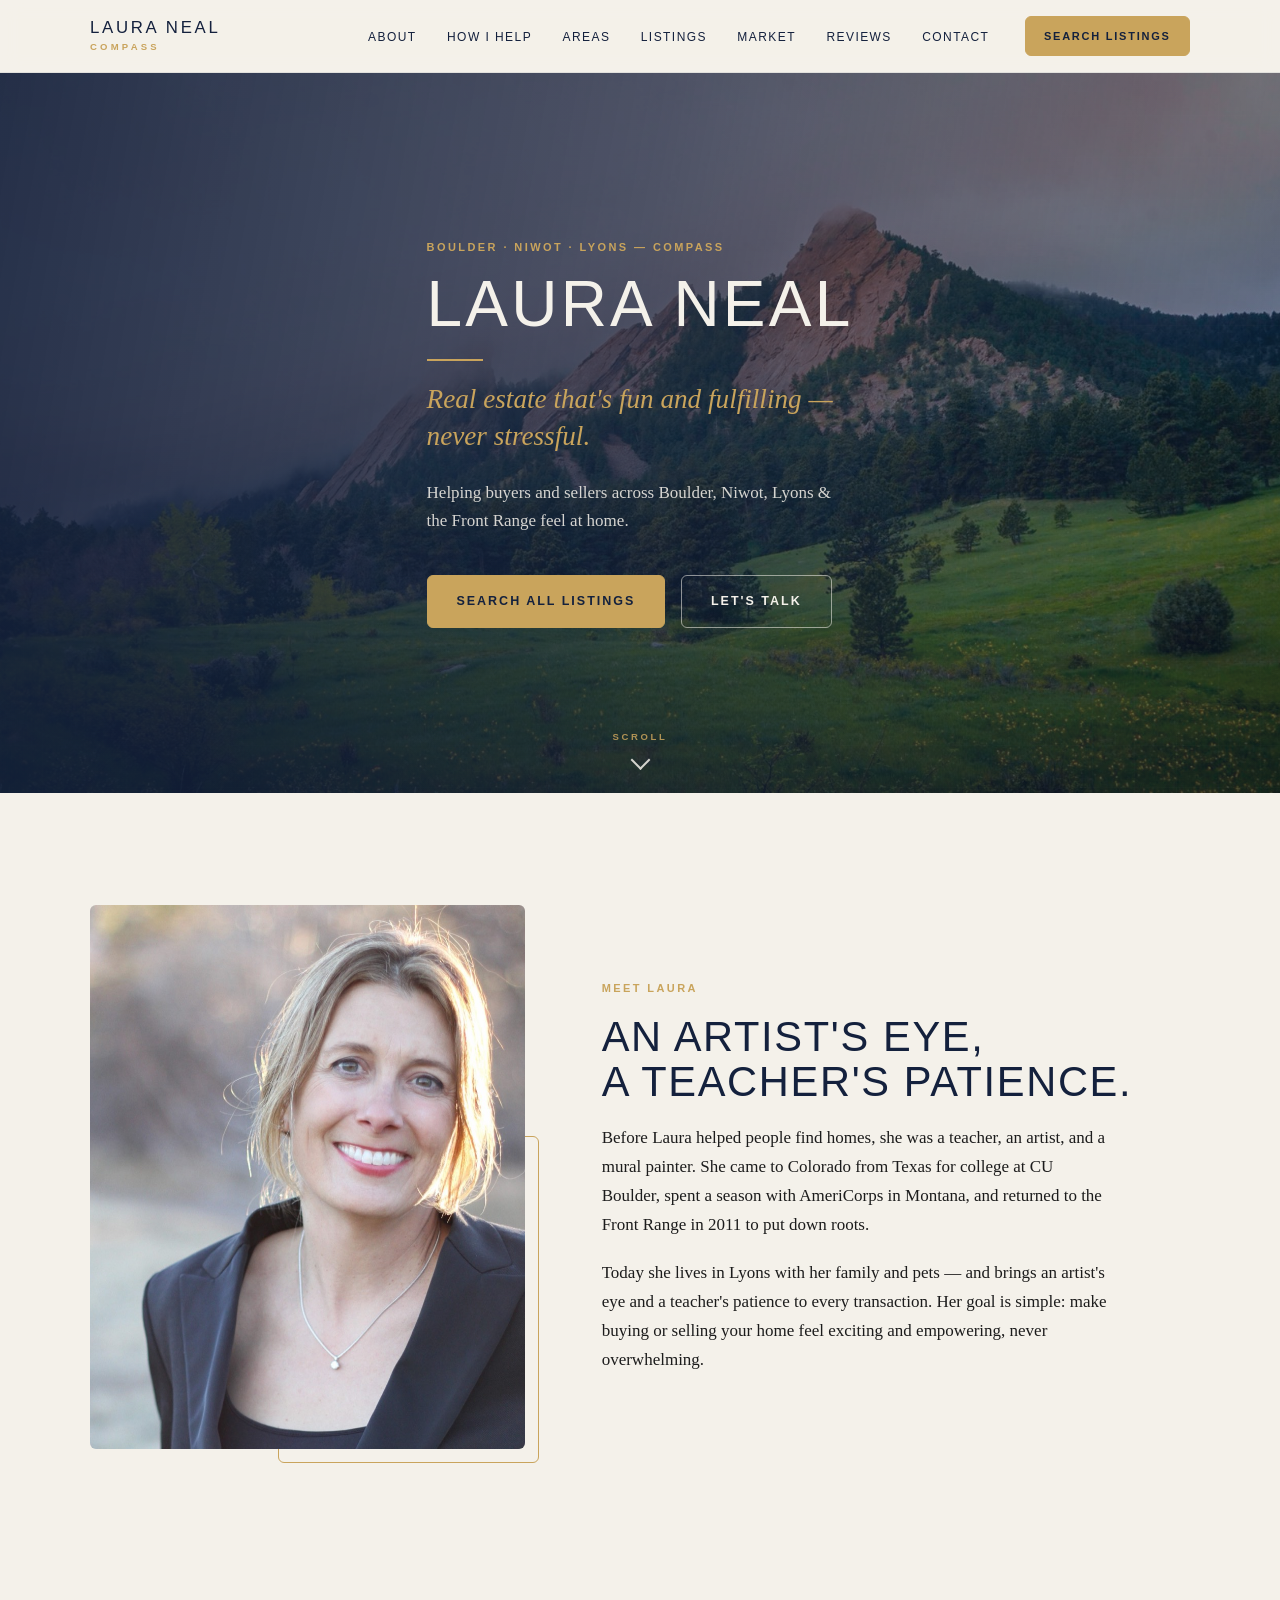
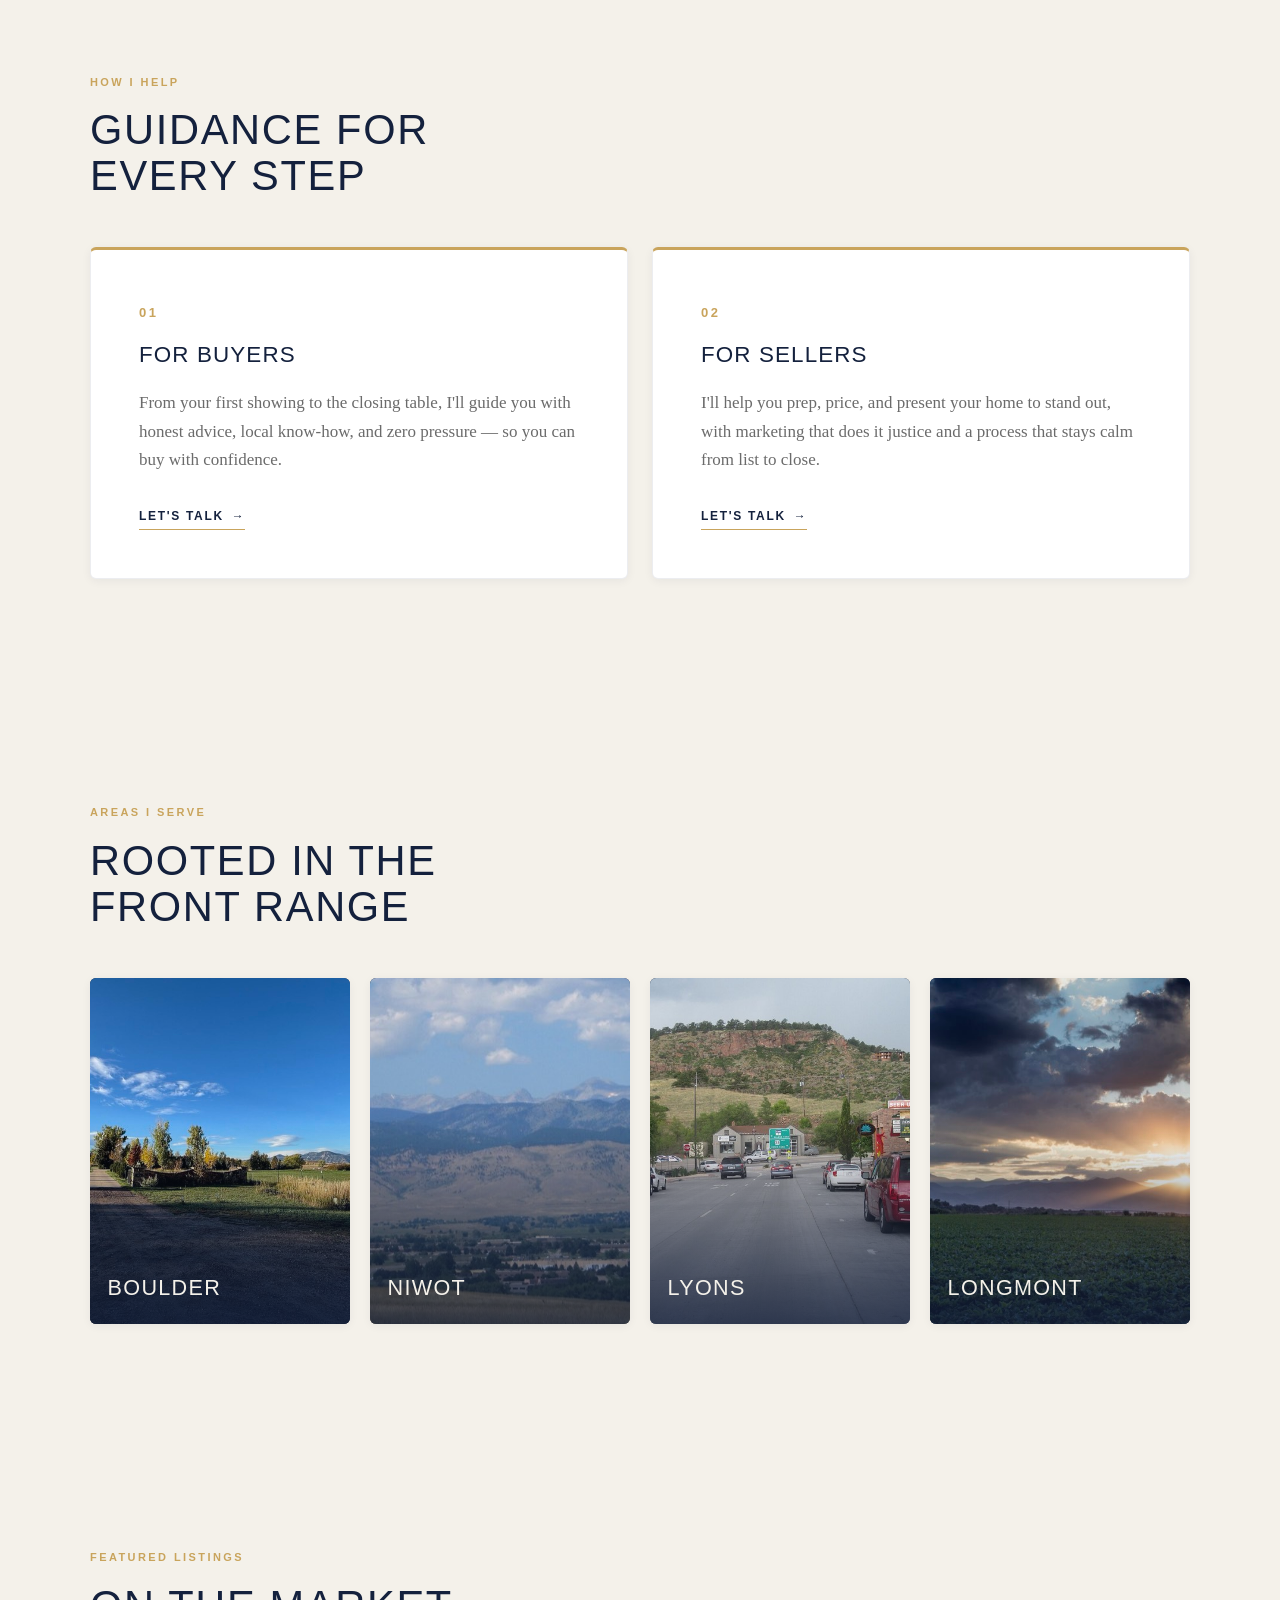
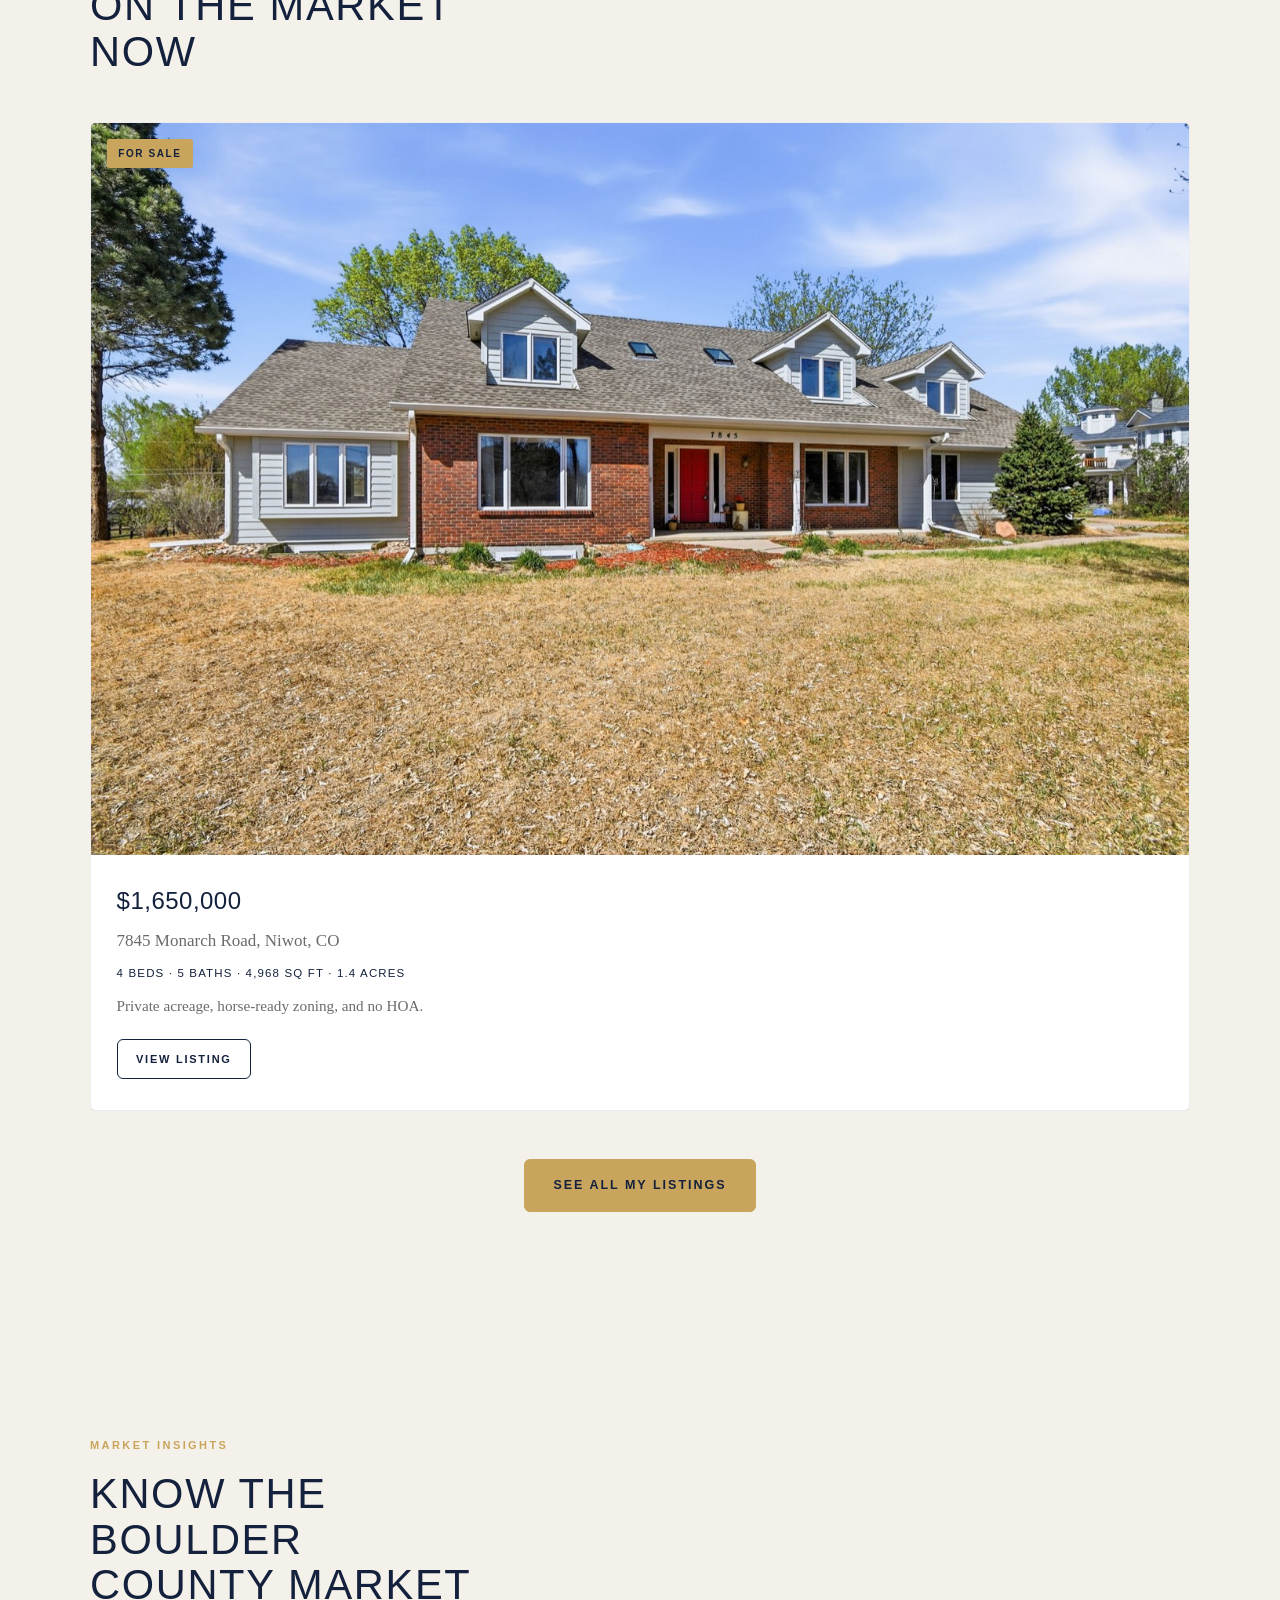
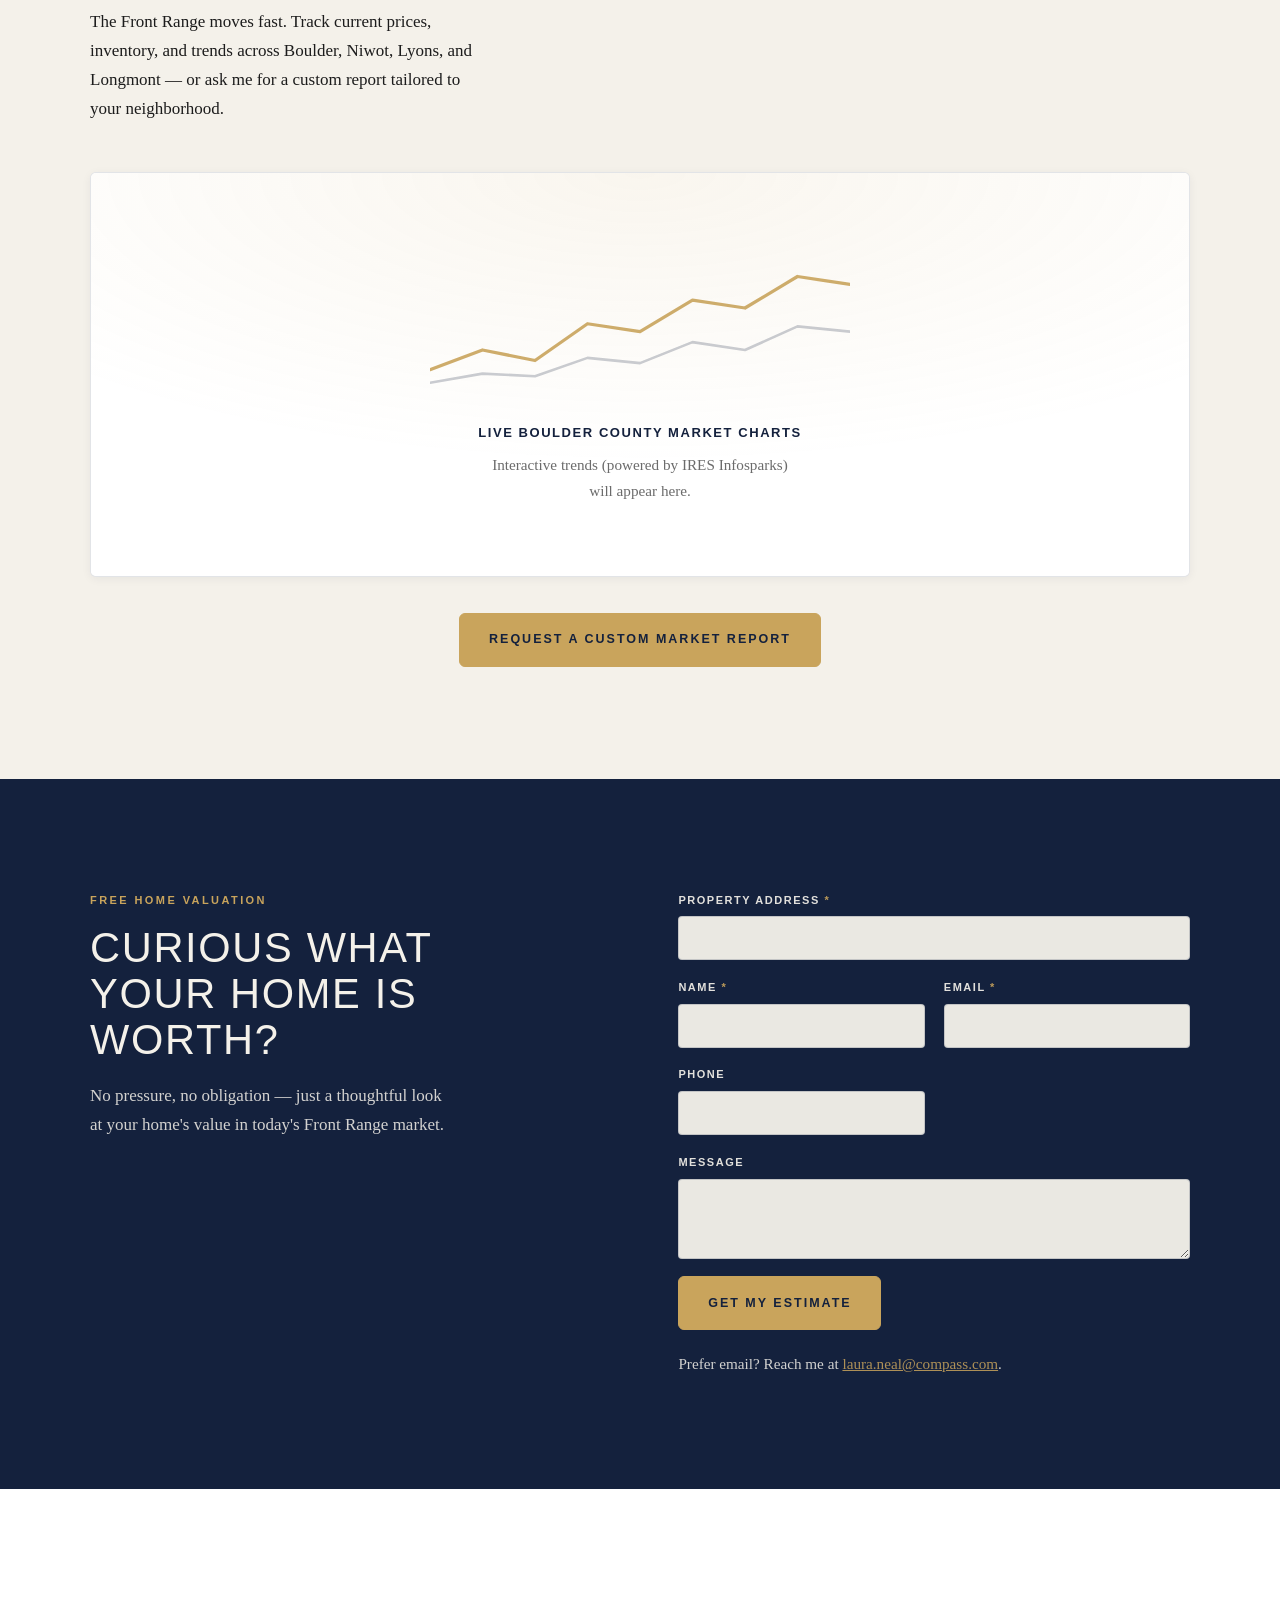
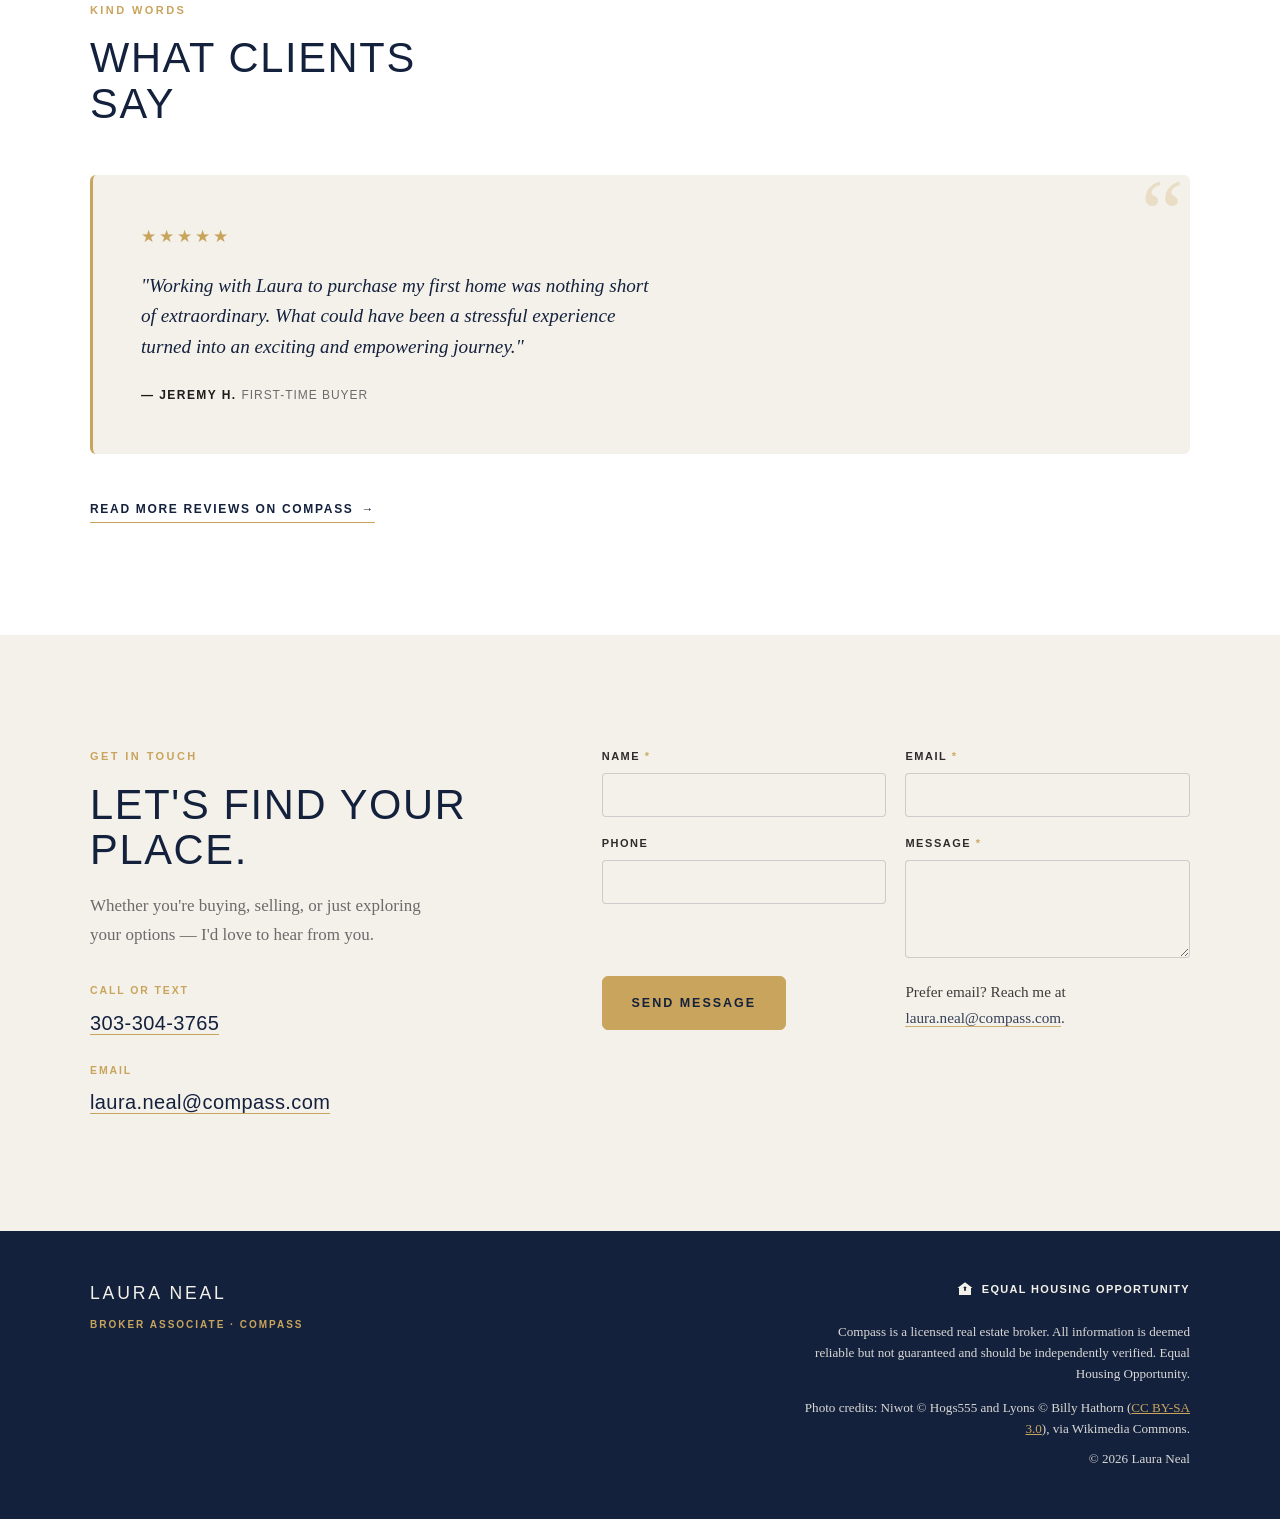
==== commit 36454a81: "feat: add Market Insights section (Infosparks-ready) New #market section between Listings and Valuat" ====
--- a/index.html
+++ b/index.html
@@ -55,6 +55,7 @@
           <li><a href="#help">How I Help</a></li>
           <li><a href="#areas">Areas</a></li>
           <li><a href="#listings">Listings</a></li>
+          <li><a href="#market">Market</a></li>
           <li><a href="#reviews">Reviews</a></li>
           <li><a href="#contact">Contact</a></li>
         </ul>
@@ -217,6 +218,38 @@
       </div>
     </section>
 
+    <!-- ============ MARKET INSIGHTS ============ -->
+    <section class="section market" id="market">
+      <div class="container">
+        <div class="section-head reveal">
+          <p class="eyebrow">Market Insights</p>
+          <h2 class="section-title">Know the Boulder County market</h2>
+          <p>The Front Range moves fast. Track current prices, inventory, and trends across Boulder, Niwot, Lyons, and Longmont — or ask me for a custom report tailored to your neighborhood.</p>
+        </div>
+
+        <!-- Live market charts: paste the IRES Infosparks embed/iframe snippet inside .market-embed
+             (replace the placeholder below). The frame already matches the site styling. -->
+        <div class="market-embed reveal" aria-label="Boulder County market trends">
+          <div class="market-placeholder">
+            <svg class="market-chart" viewBox="0 0 320 120" role="img" aria-hidden="true" preserveAspectRatio="none">
+              <polyline points="0,95 40,80 80,88 120,60 160,66 200,42 240,48 280,24 320,30"
+                        fill="none" stroke="var(--gold)" stroke-width="2.5"
+                        stroke-linecap="round" stroke-linejoin="round"></polyline>
+              <polyline points="0,105 40,98 80,100 120,86 160,90 200,74 240,80 280,62 320,66"
+                        fill="none" stroke="rgba(20,33,61,.25)" stroke-width="2"
+                        stroke-linecap="round" stroke-linejoin="round"></polyline>
+            </svg>
+            <p class="market-placeholder-label">Live Boulder County market charts</p>
+            <p class="market-placeholder-note">Interactive trends (powered by IRES Infosparks) will appear here.</p>
+          </div>
+        </div>
+
+        <div class="market-cta reveal">
+          <a class="btn" href="#contact">Request a custom market report</a>
+        </div>
+      </div>
+    </section>
+
     <!-- ============ HOME VALUATION (band) ============ -->
     <section class="section band valuation" id="valuation">
       <div class="container valuation-inner">
--- a/css/styles.css
+++ b/css/styles.css
@@ -303,6 +303,31 @@
 }
 .listing-note { color:var(--muted); font-size:.95rem; margin-bottom:1.3rem; }
 .listings-cta { text-align:center; margin-top:3rem; }
+
+/* =====================================================================
+   MARKET INSIGHTS
+   ===================================================================== */
+/* .market-embed is the drop-in frame for the IRES Infosparks snippet.
+   When a real embed/iframe is pasted in, remove .market-placeholder. */
+.market-embed {
+  border:1px solid rgba(20,33,61,.12); border-radius:var(--radius);
+  background:var(--white); box-shadow:var(--shadow-sm); overflow:hidden;
+}
+.market-embed iframe { display:block; width:100%; border:0; }
+.market-placeholder {
+  display:flex; flex-direction:column; align-items:center; justify-content:center;
+  text-align:center; gap:.5rem; padding:clamp(2.5rem,6vw,4.5rem) 1.5rem;
+  background:
+    radial-gradient(120% 120% at 50% 0%, rgba(201,164,92,.10), transparent 60%),
+    var(--white);
+}
+.market-chart { width:min(420px,80%); height:auto; opacity:.9; margin-bottom:.75rem; }
+.market-placeholder-label {
+  font-family:var(--font-head); text-transform:uppercase; letter-spacing:.12em;
+  font-size:13px; font-weight:600; color:var(--navy);
+}
+.market-placeholder-note { color:var(--muted); font-size:.95rem; max-width:42ch; }
+.market-cta { text-align:center; margin-top:2.25rem; }
 
 /* =====================================================================
    VALUATION BAND
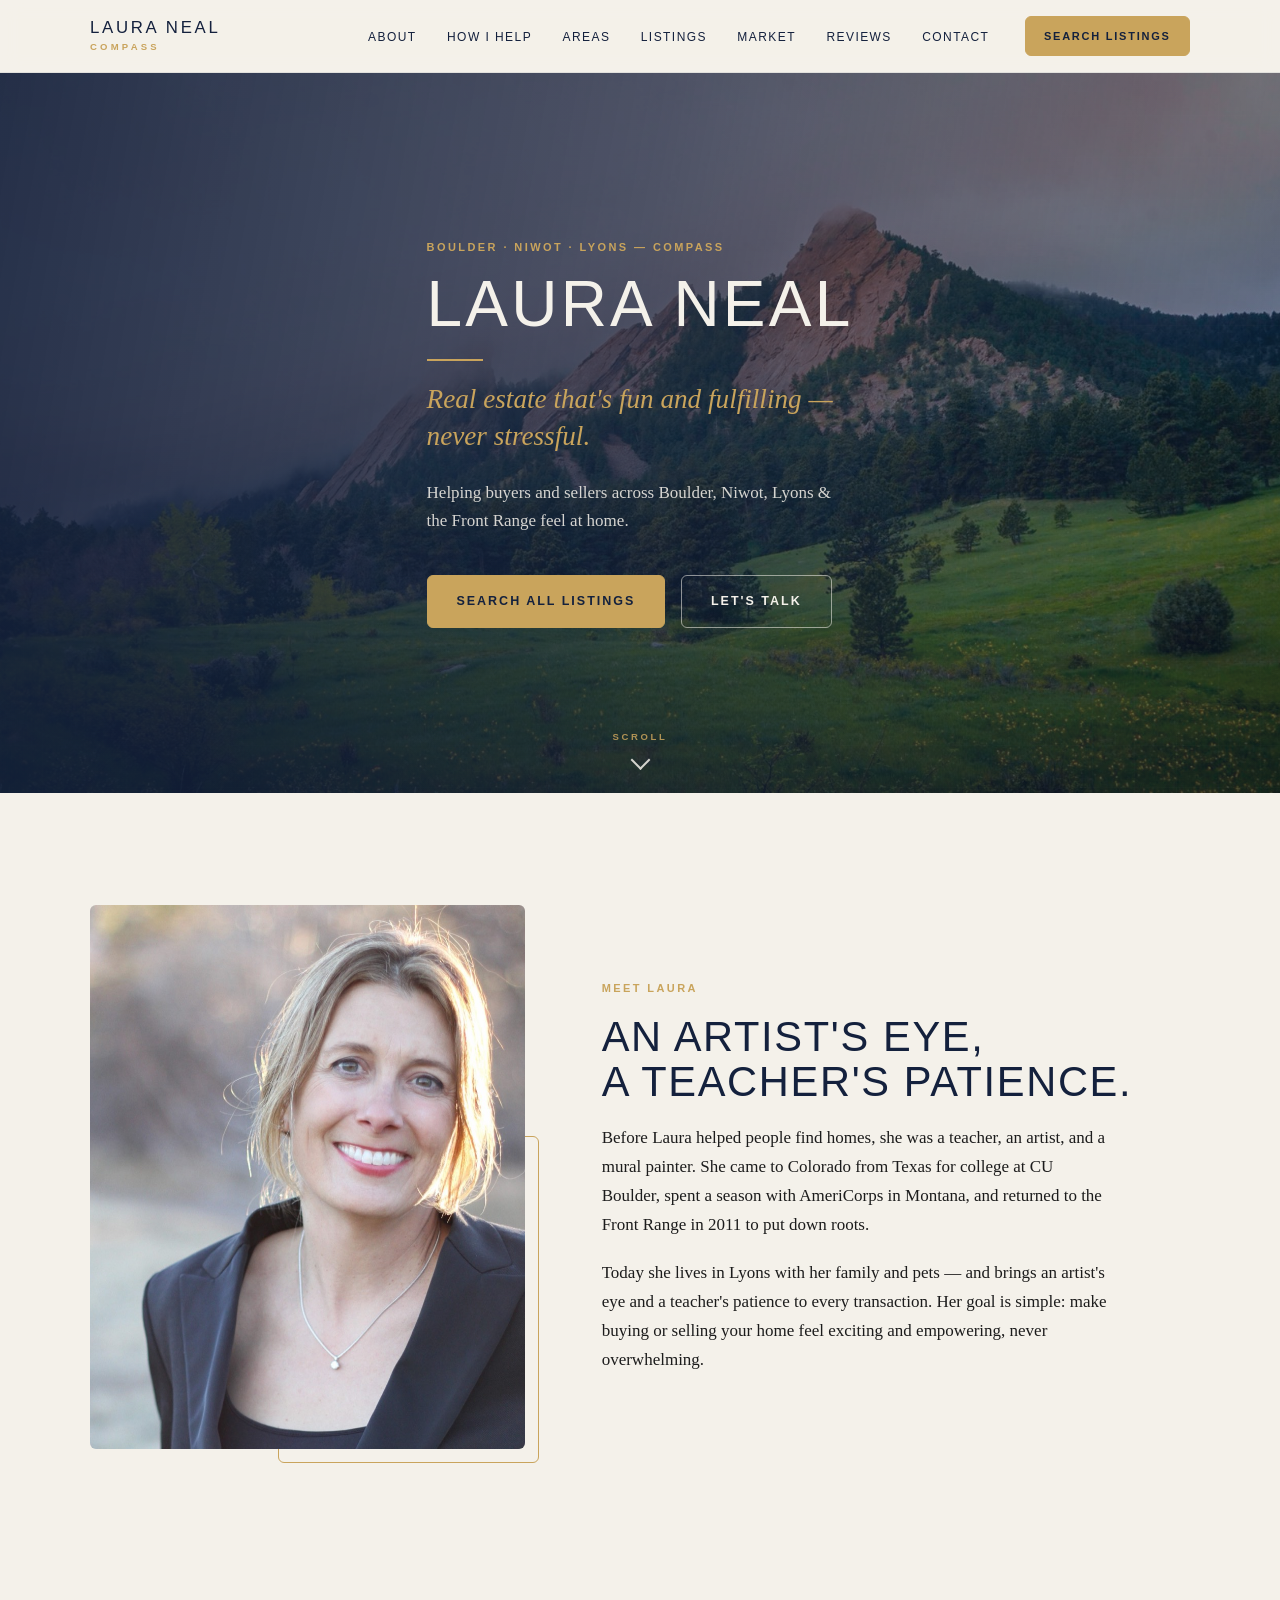
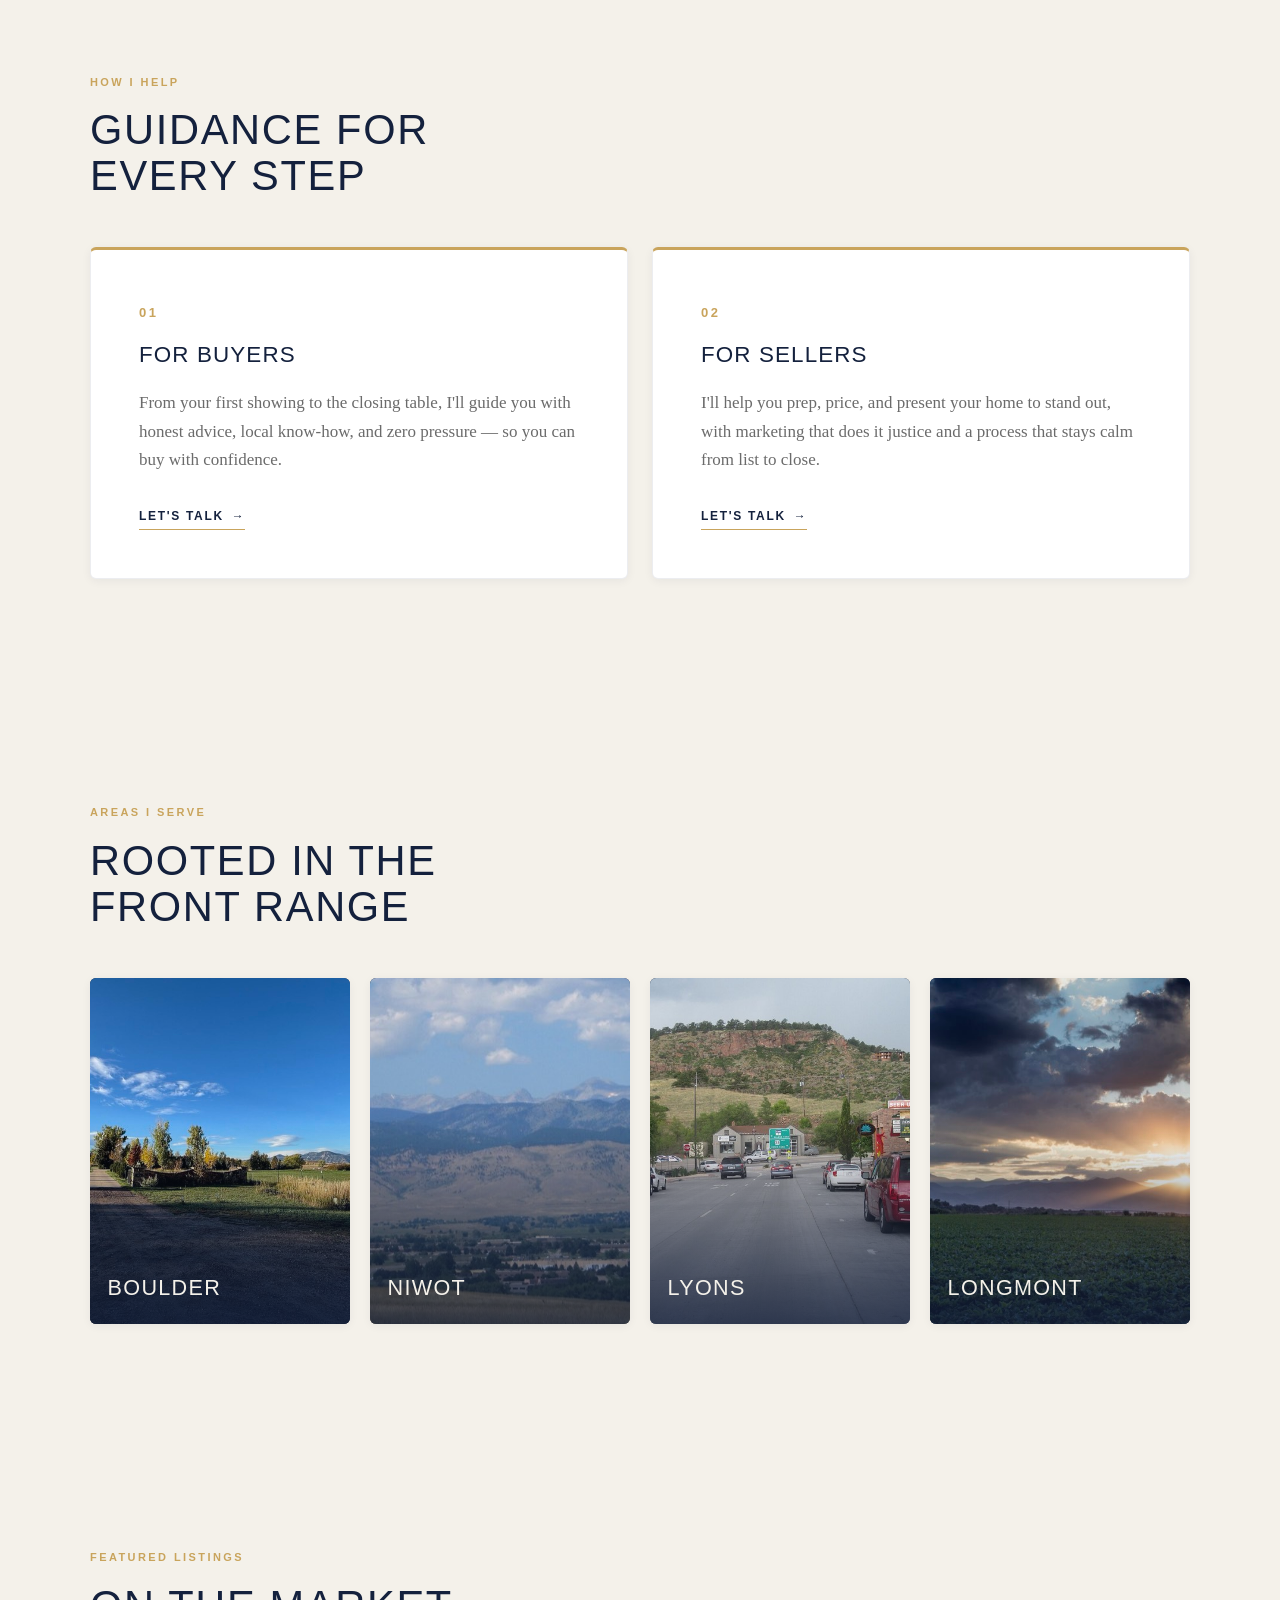
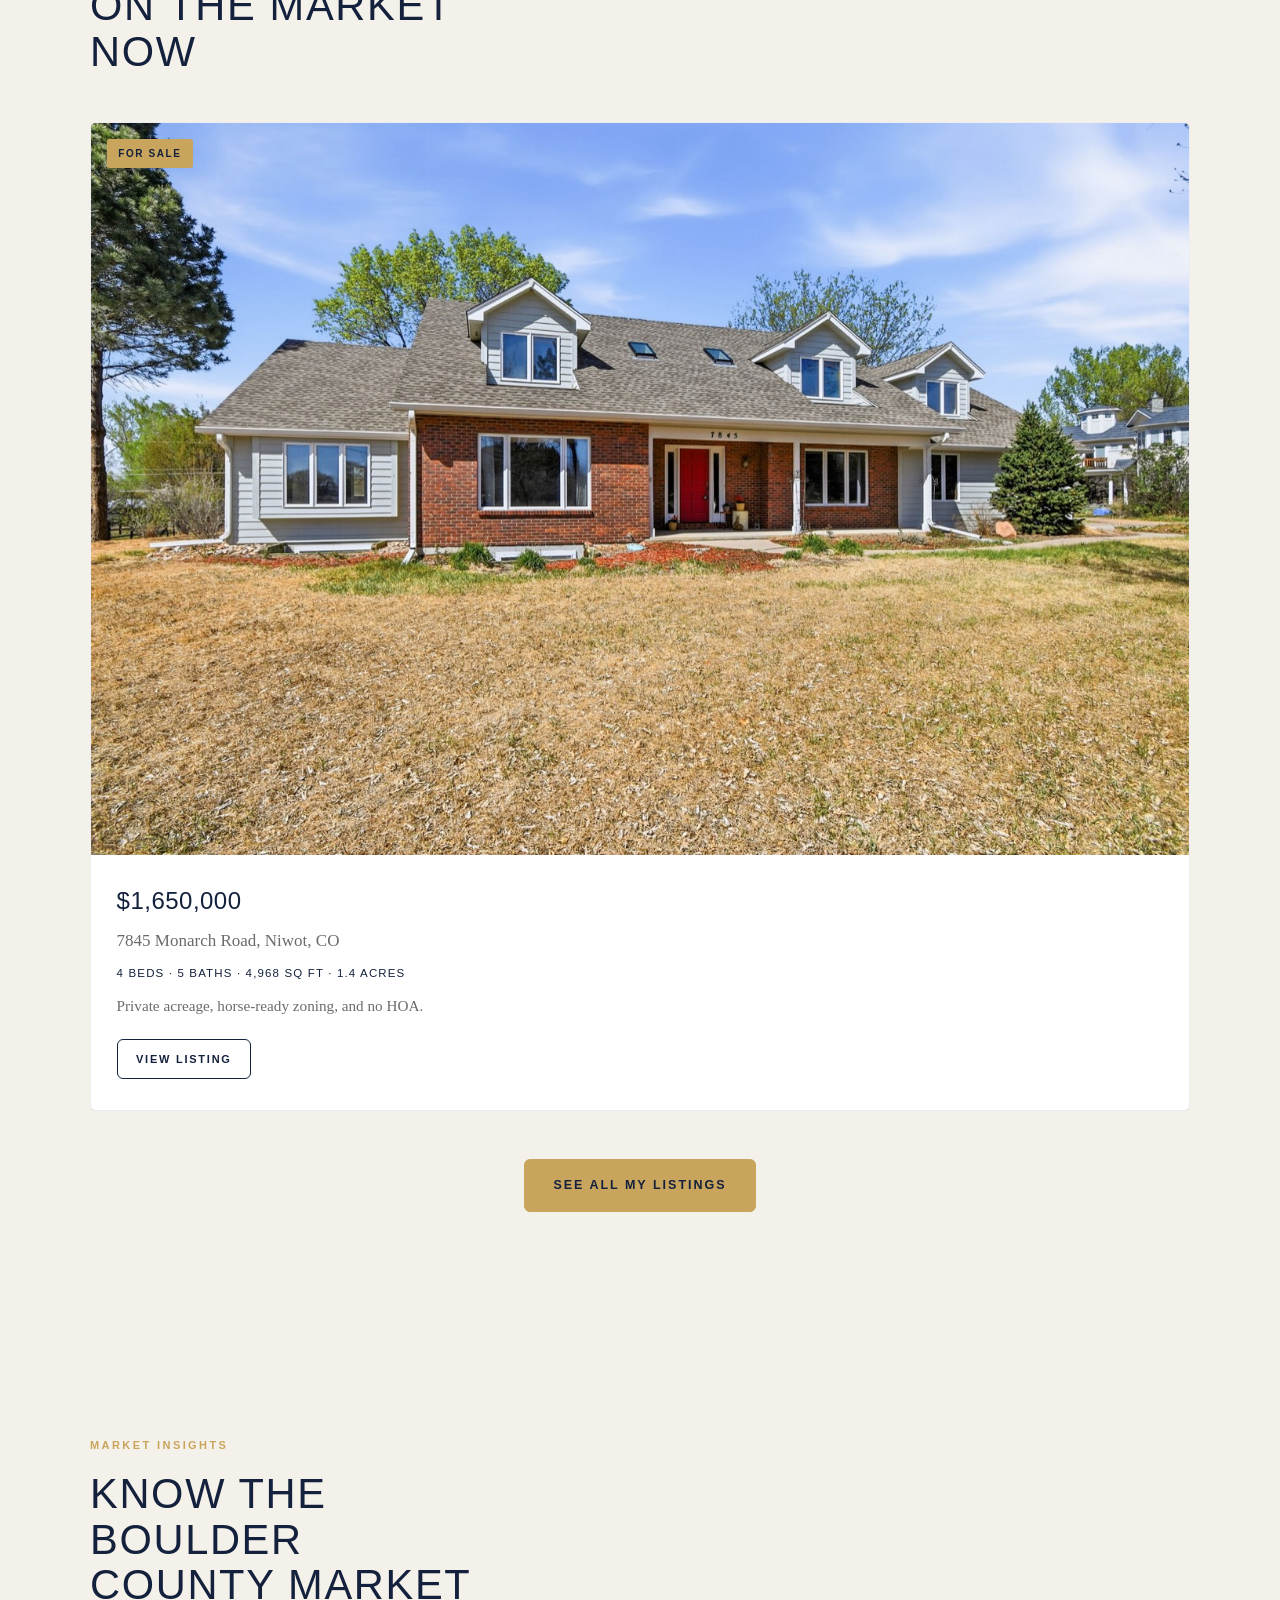
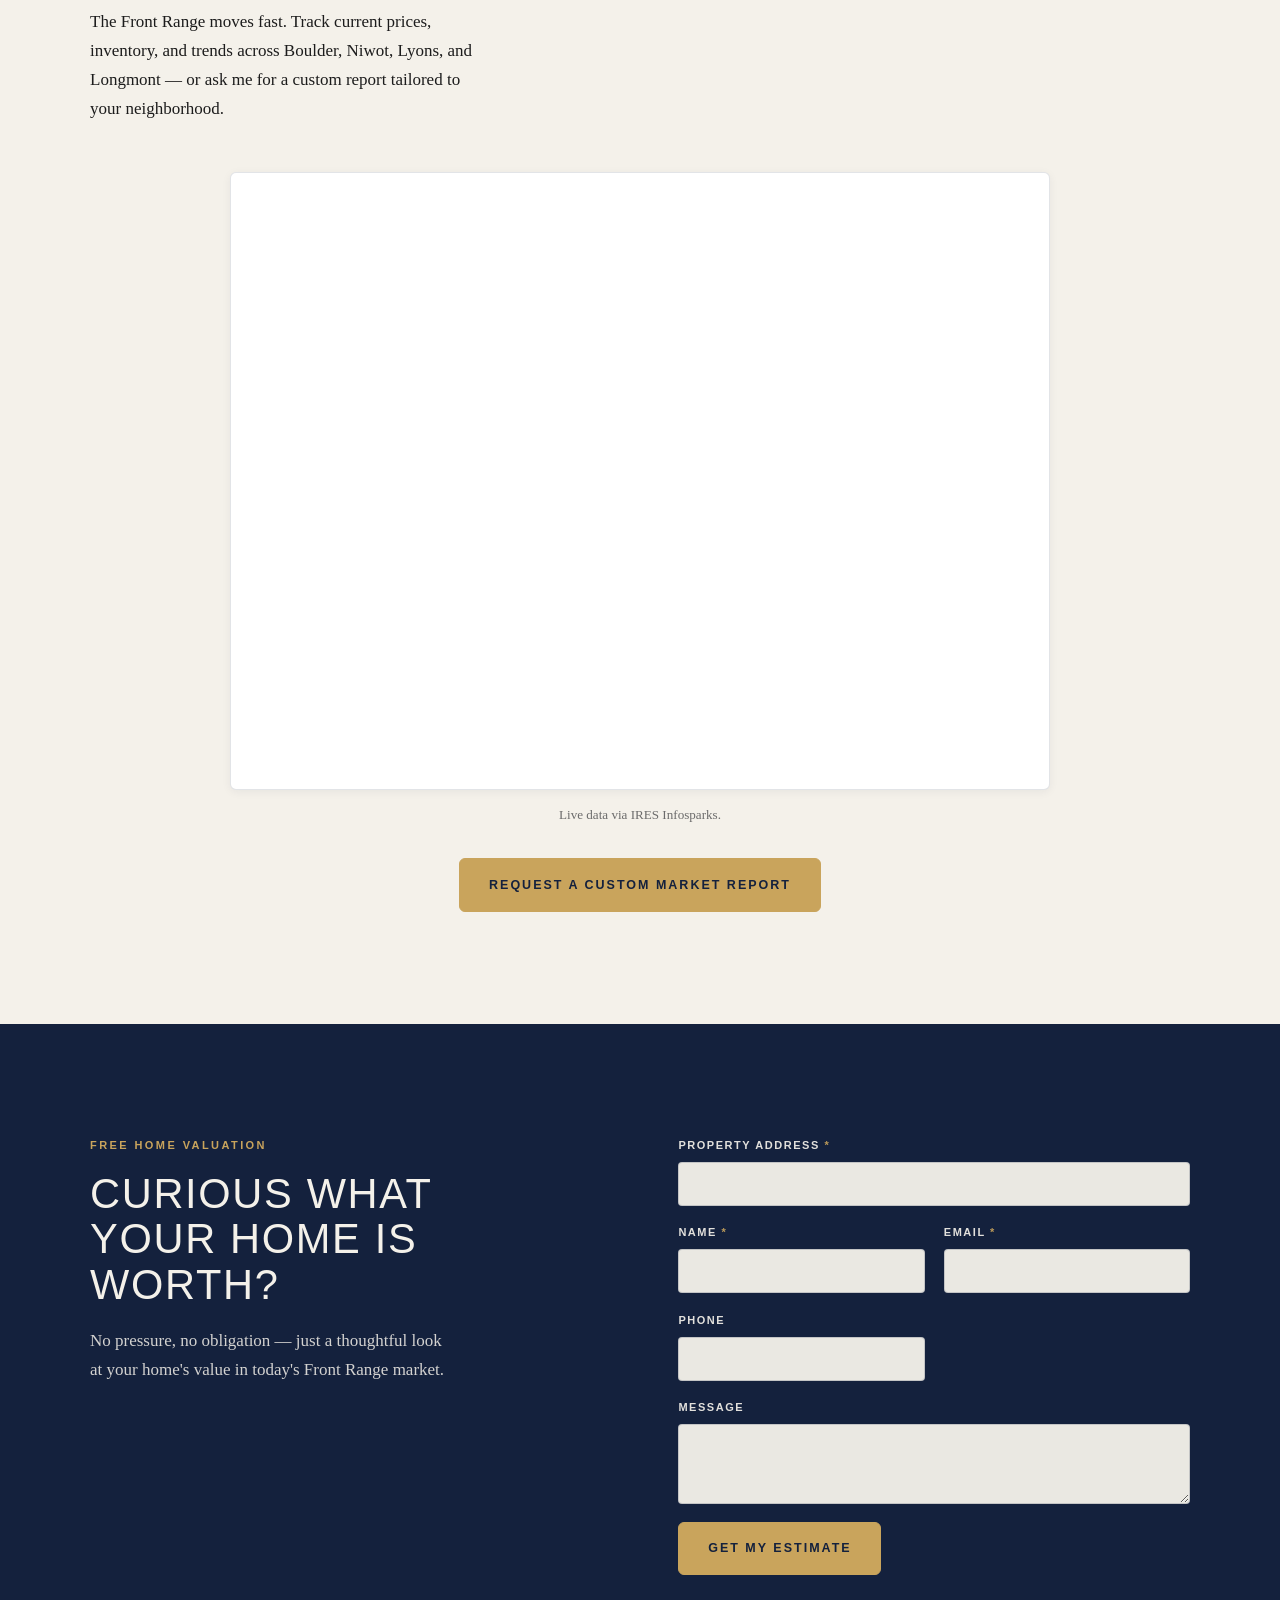
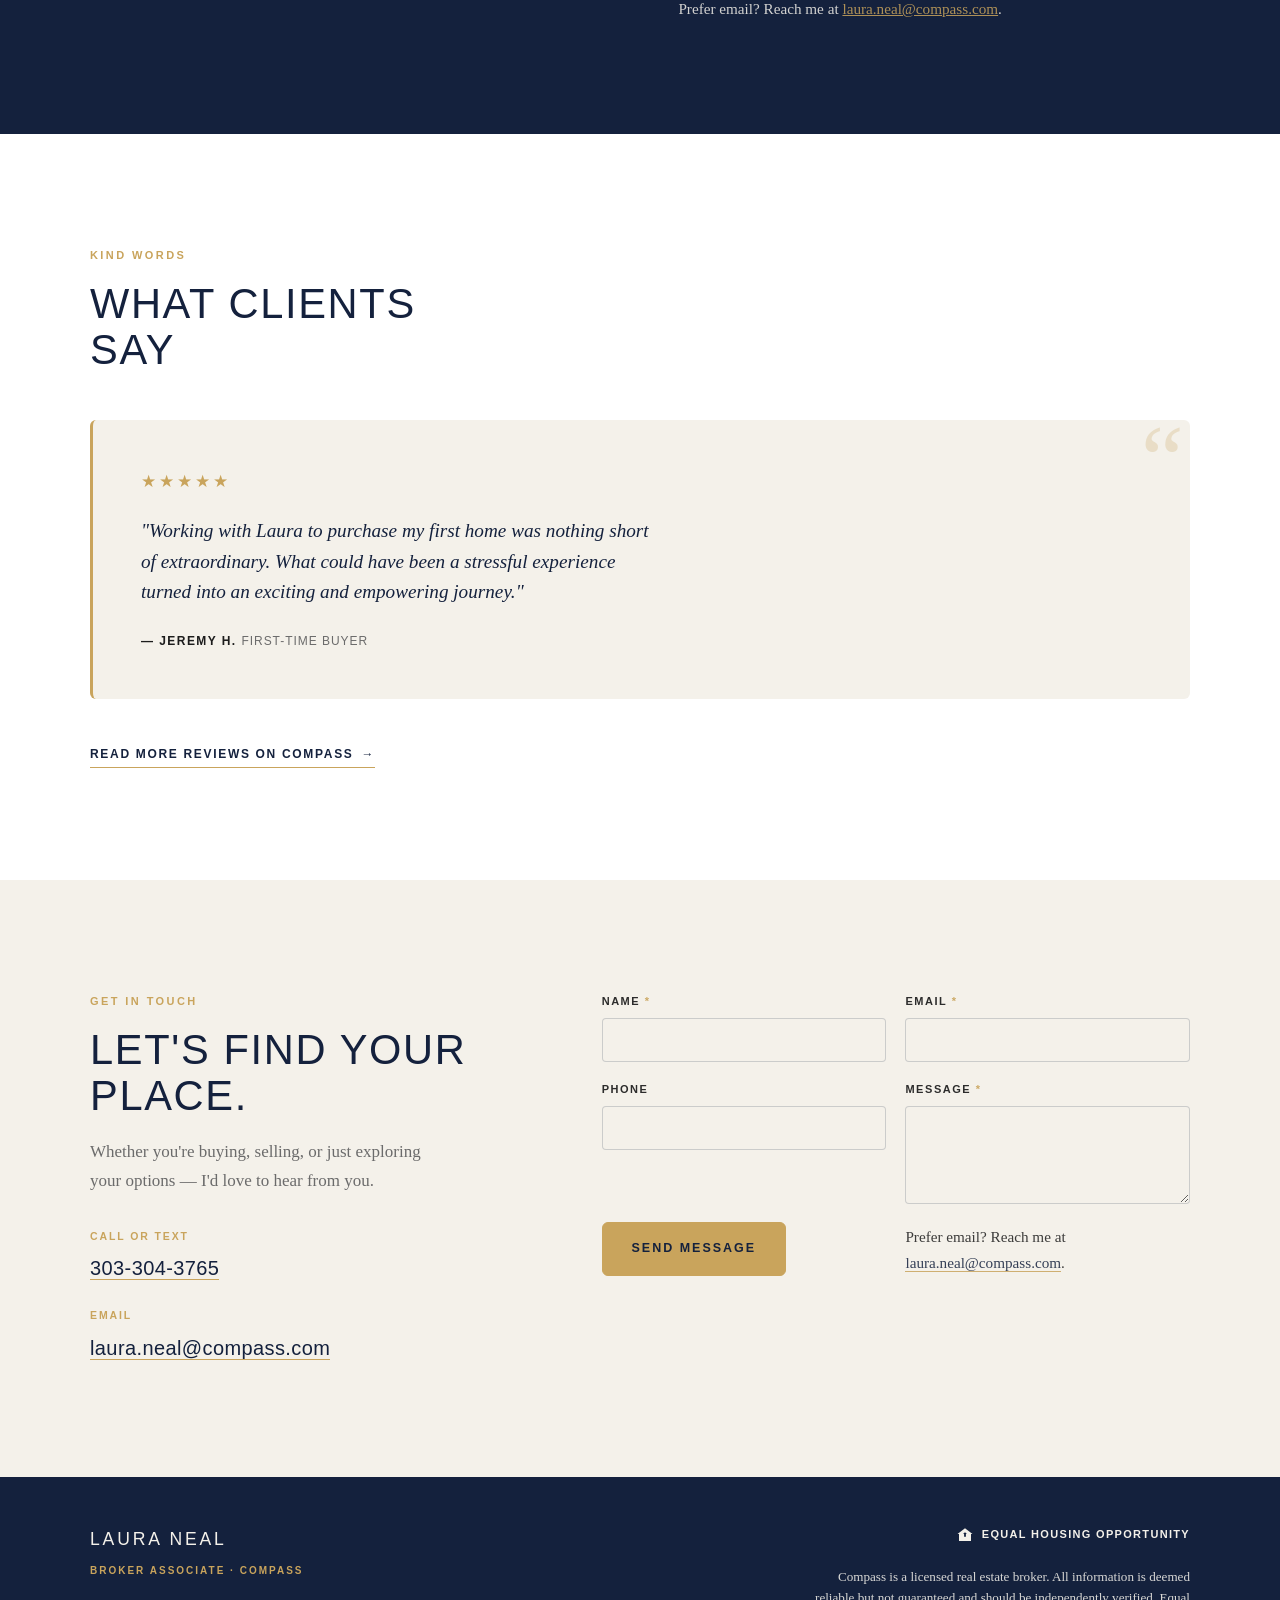
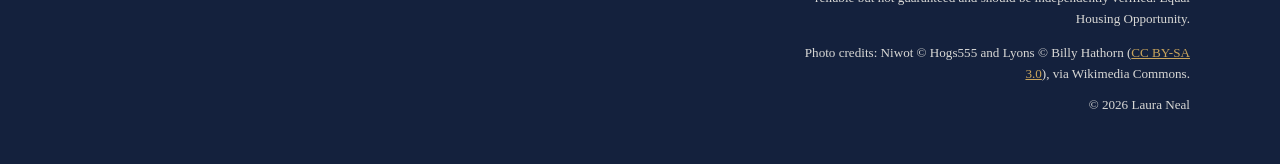
==== commit 679b50ee: "feat: embed live IRES Infosparks Boulder County chart Wires the branded Median Sales Price chart int" ====
--- a/index.html
+++ b/index.html
@@ -227,22 +227,18 @@
           <p>The Front Range moves fast. Track current prices, inventory, and trends across Boulder, Niwot, Lyons, and Longmont — or ask me for a custom report tailored to your neighborhood.</p>
         </div>
 
-        <!-- Live market charts: paste the IRES Infosparks embed/iframe snippet inside .market-embed
-             (replace the placeholder below). The frame already matches the site styling. -->
-        <div class="market-embed reveal" aria-label="Boulder County market trends">
-          <div class="market-placeholder">
-            <svg class="market-chart" viewBox="0 0 320 120" role="img" aria-hidden="true" preserveAspectRatio="none">
-              <polyline points="0,95 40,80 80,88 120,60 160,66 200,42 240,48 280,24 320,30"
-                        fill="none" stroke="var(--gold)" stroke-width="2.5"
-                        stroke-linecap="round" stroke-linejoin="round"></polyline>
-              <polyline points="0,105 40,98 80,100 120,86 160,90 200,74 240,80 280,62 320,66"
-                        fill="none" stroke="rgba(20,33,61,.25)" stroke-width="2"
-                        stroke-linecap="round" stroke-linejoin="round"></polyline>
-            </svg>
-            <p class="market-placeholder-label">Live Boulder County market charts</p>
-            <p class="market-placeholder-note">Interactive trends (powered by IRES Infosparks) will appear here.</p>
-          </div>
-        </div>
+        <!-- Live IRES Infosparks chart (Boulder County). To add more charts, drop additional
+             iframes inside .market-embed; they'll wrap and stay responsive. -->
+        <div class="market-embed reveal">
+          <!-- The Infosparks chart renders at a fixed 800x600; .market-frame + JS scale it
+               down proportionally to fit narrow screens (see scaleMarketFrames in main.js). -->
+          <div class="market-frame">
+            <iframe src="https://ires.stats.10kresearch.com/infoserv/s-v1/GEub-fLx?w=800&h=600"
+                    title="Boulder County market trends — IRES Infosparks"
+                    width="800" height="600" loading="lazy"></iframe>
+          </div>
+        </div>
+        <p class="market-source">Live data via IRES Infosparks.</p>
 
         <div class="market-cta reveal">
           <a class="btn" href="#contact">Request a custom market report</a>
--- a/css/styles.css
+++ b/css/styles.css
@@ -307,27 +307,26 @@
 /* =====================================================================
    MARKET INSIGHTS
    ===================================================================== */
-/* .market-embed is the drop-in frame for the IRES Infosparks snippet.
-   When a real embed/iframe is pasted in, remove .market-placeholder. */
+/* Frame holding the live Infosparks iframe. Native chart is 800x600 (4:3);
+   it caps at that on desktop and scales down proportionally on smaller screens. */
 .market-embed {
+  max-width:820px; margin-inline:auto; padding:8px;
   border:1px solid rgba(20,33,61,.12); border-radius:var(--radius);
-  background:var(--white); box-shadow:var(--shadow-sm); overflow:hidden;
-}
-.market-embed iframe { display:block; width:100%; border:0; }
-.market-placeholder {
-  display:flex; flex-direction:column; align-items:center; justify-content:center;
-  text-align:center; gap:.5rem; padding:clamp(2.5rem,6vw,4.5rem) 1.5rem;
-  background:
-    radial-gradient(120% 120% at 50% 0%, rgba(201,164,92,.10), transparent 60%),
-    var(--white);
-}
-.market-chart { width:min(420px,80%); height:auto; opacity:.9; margin-bottom:.75rem; }
-.market-placeholder-label {
-  font-family:var(--font-head); text-transform:uppercase; letter-spacing:.12em;
-  font-size:13px; font-weight:600; color:var(--navy);
-}
-.market-placeholder-note { color:var(--muted); font-size:.95rem; max-width:42ch; }
-.market-cta { text-align:center; margin-top:2.25rem; }
+  background:var(--white); box-shadow:var(--shadow-sm);
+}
+/* Holds the fixed-size chart and reserves a 4:3 box; JS scales the iframe to fit. */
+.market-frame {
+  position:relative; width:100%; max-width:800px; margin-inline:auto;
+  aspect-ratio:4 / 3; overflow:hidden;
+}
+.market-frame iframe {
+  position:absolute; top:0; left:0; width:800px; height:600px; border:0;
+  transform-origin:top left;
+}
+.market-source {
+  text-align:center; color:var(--muted); font-size:.82rem; margin-top:.9rem;
+}
+.market-cta { text-align:center; margin-top:2rem; }
 
 /* =====================================================================
    VALUATION BAND
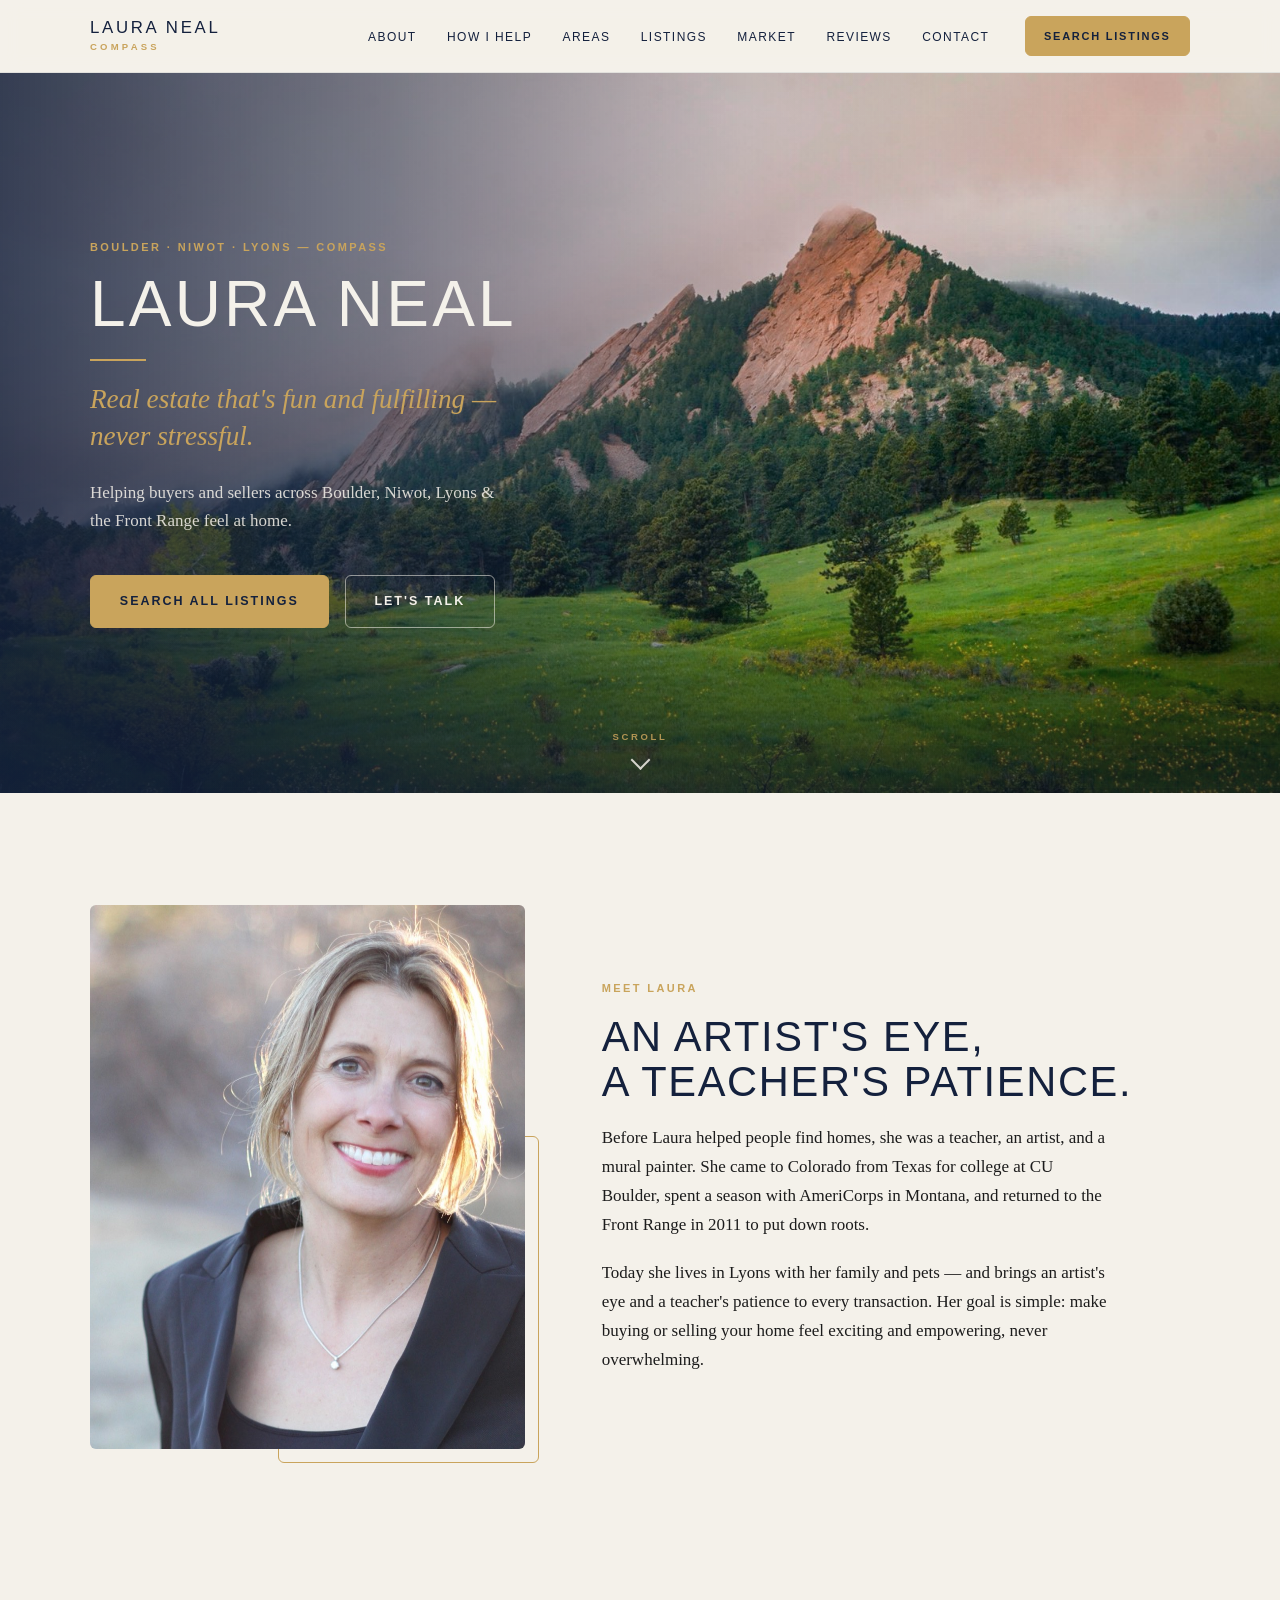
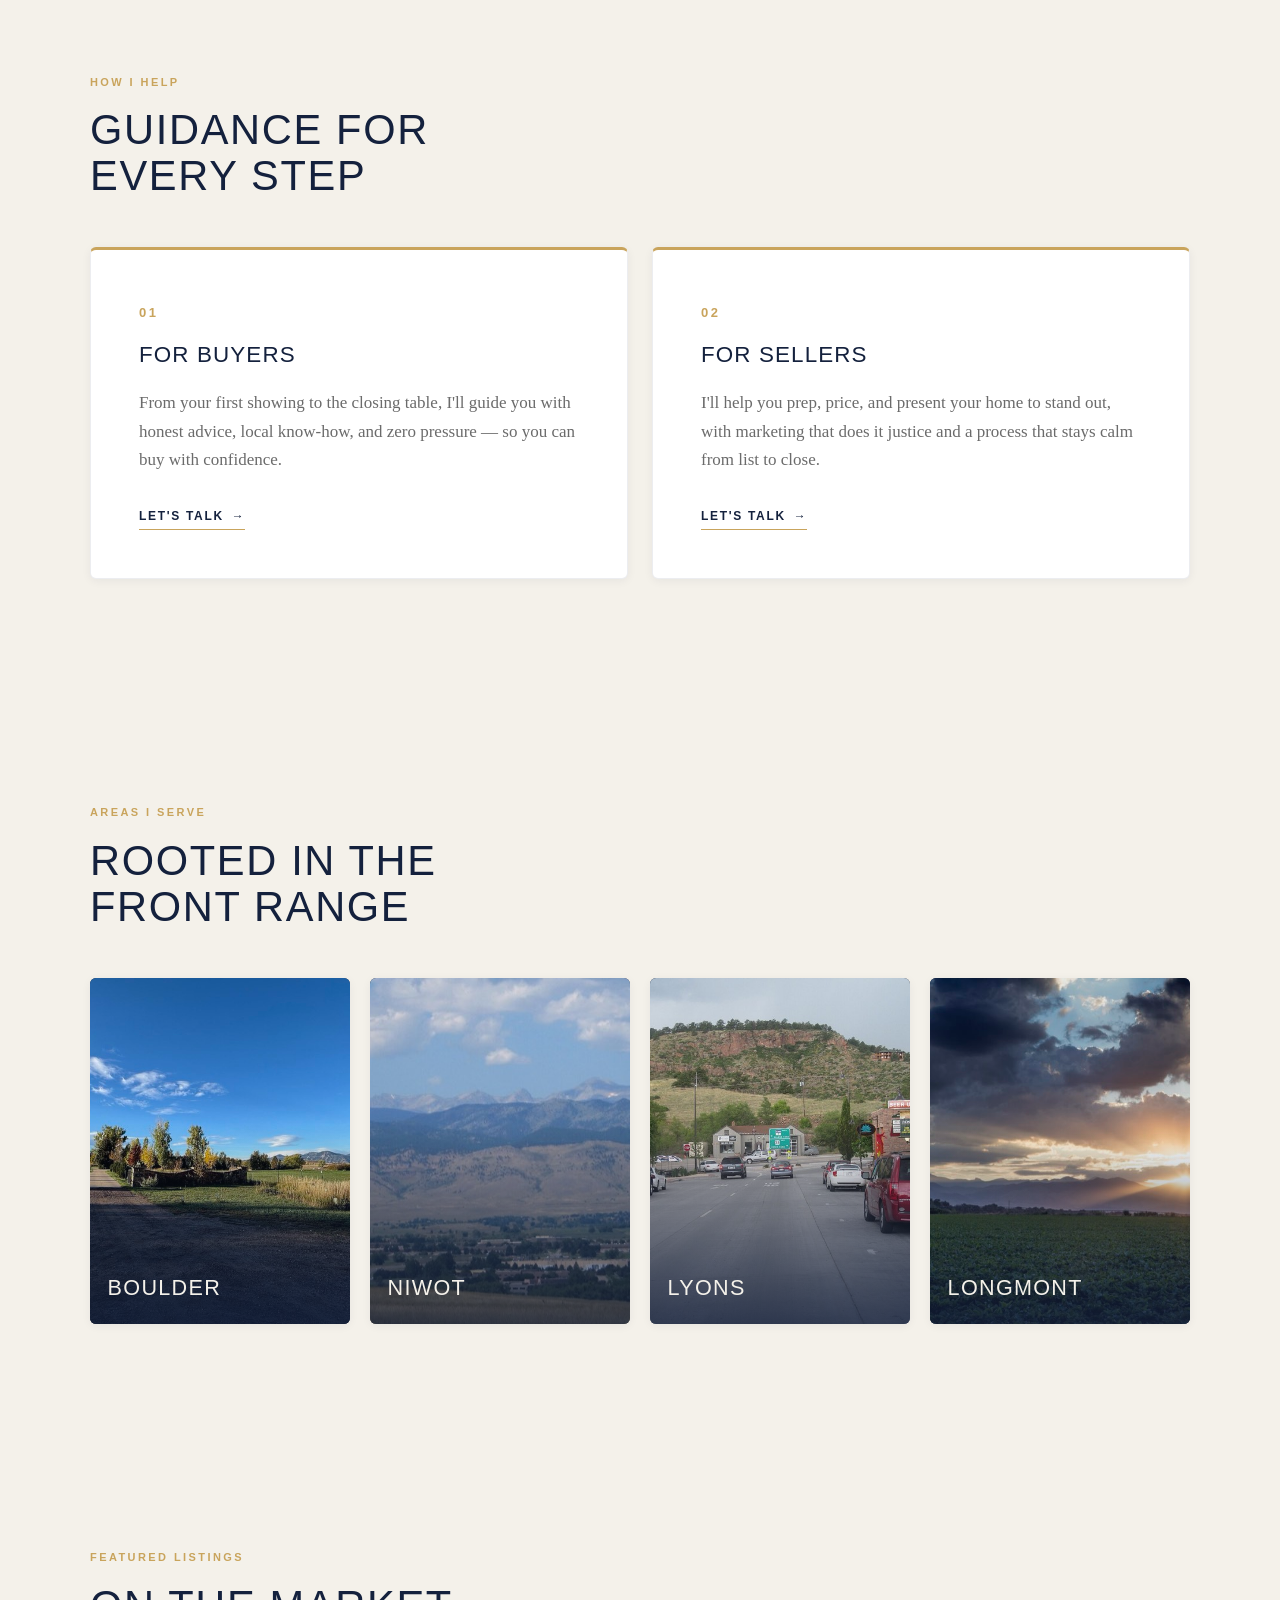
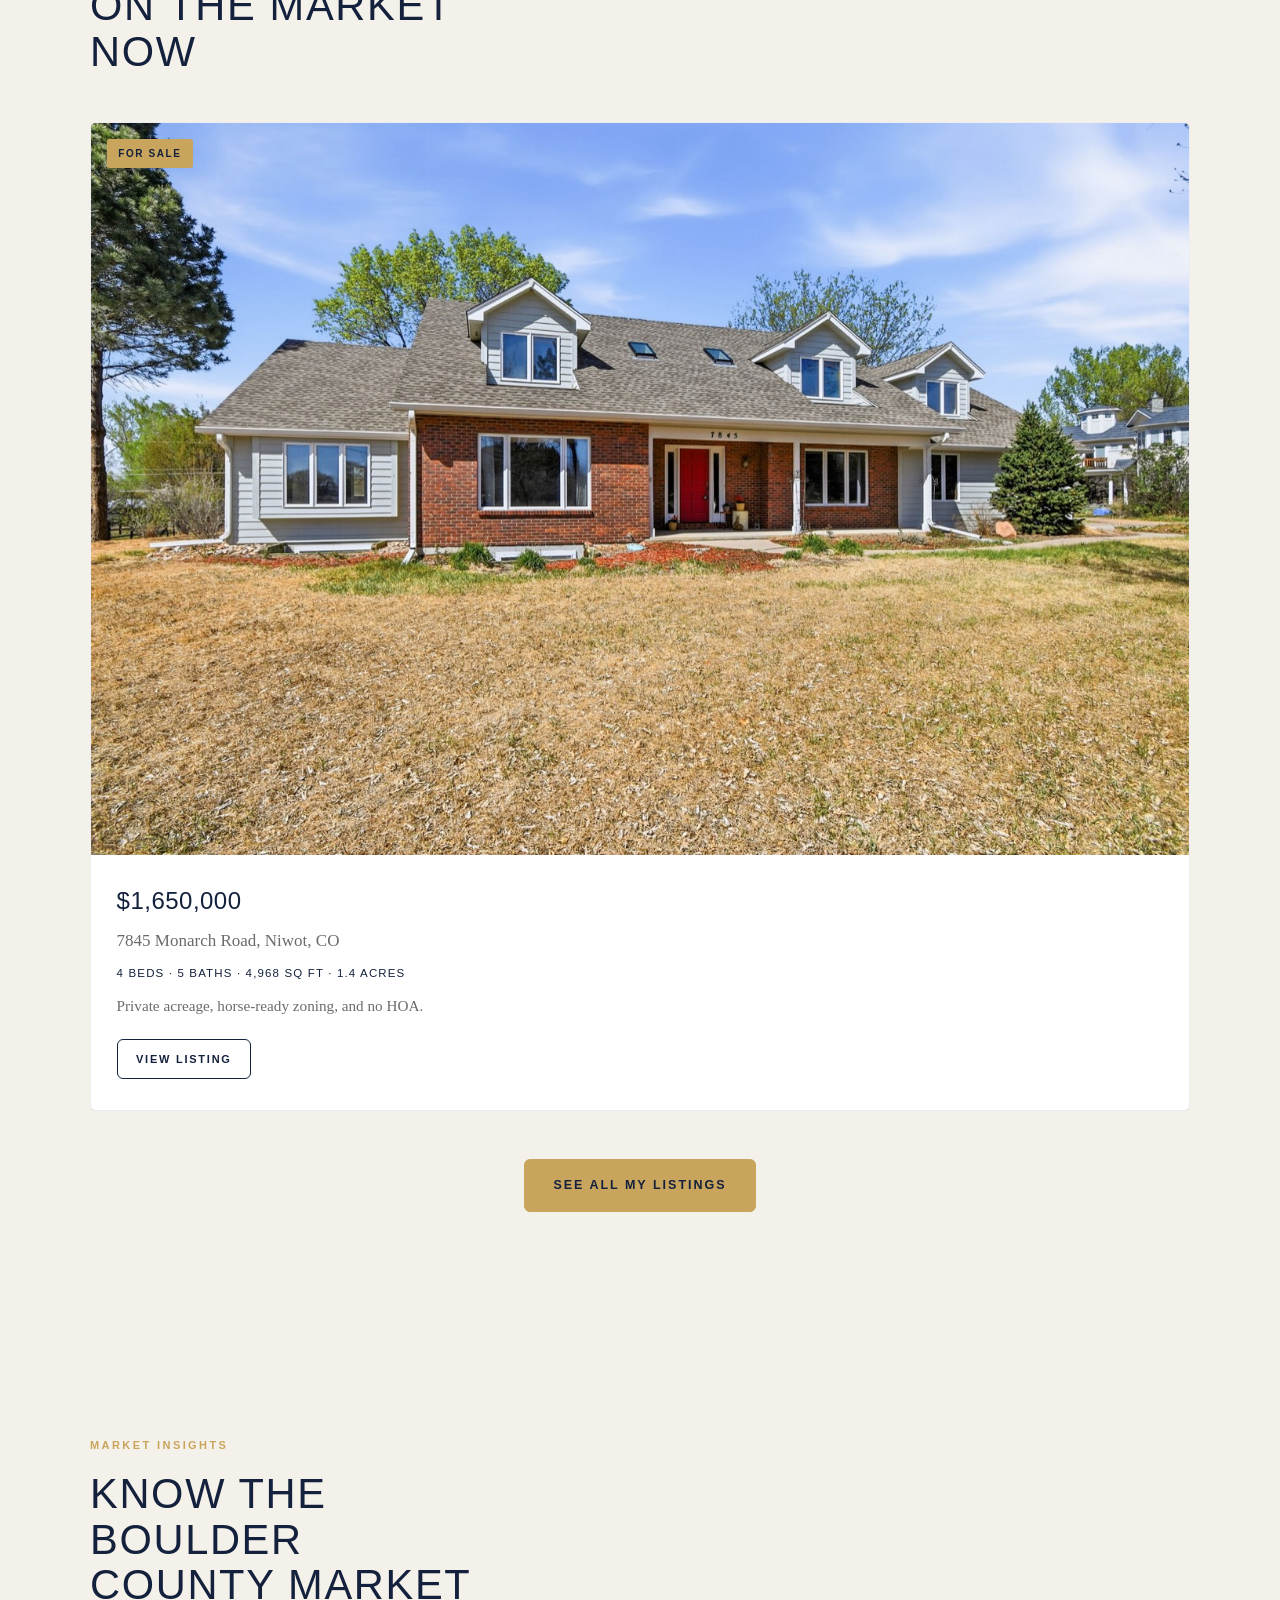
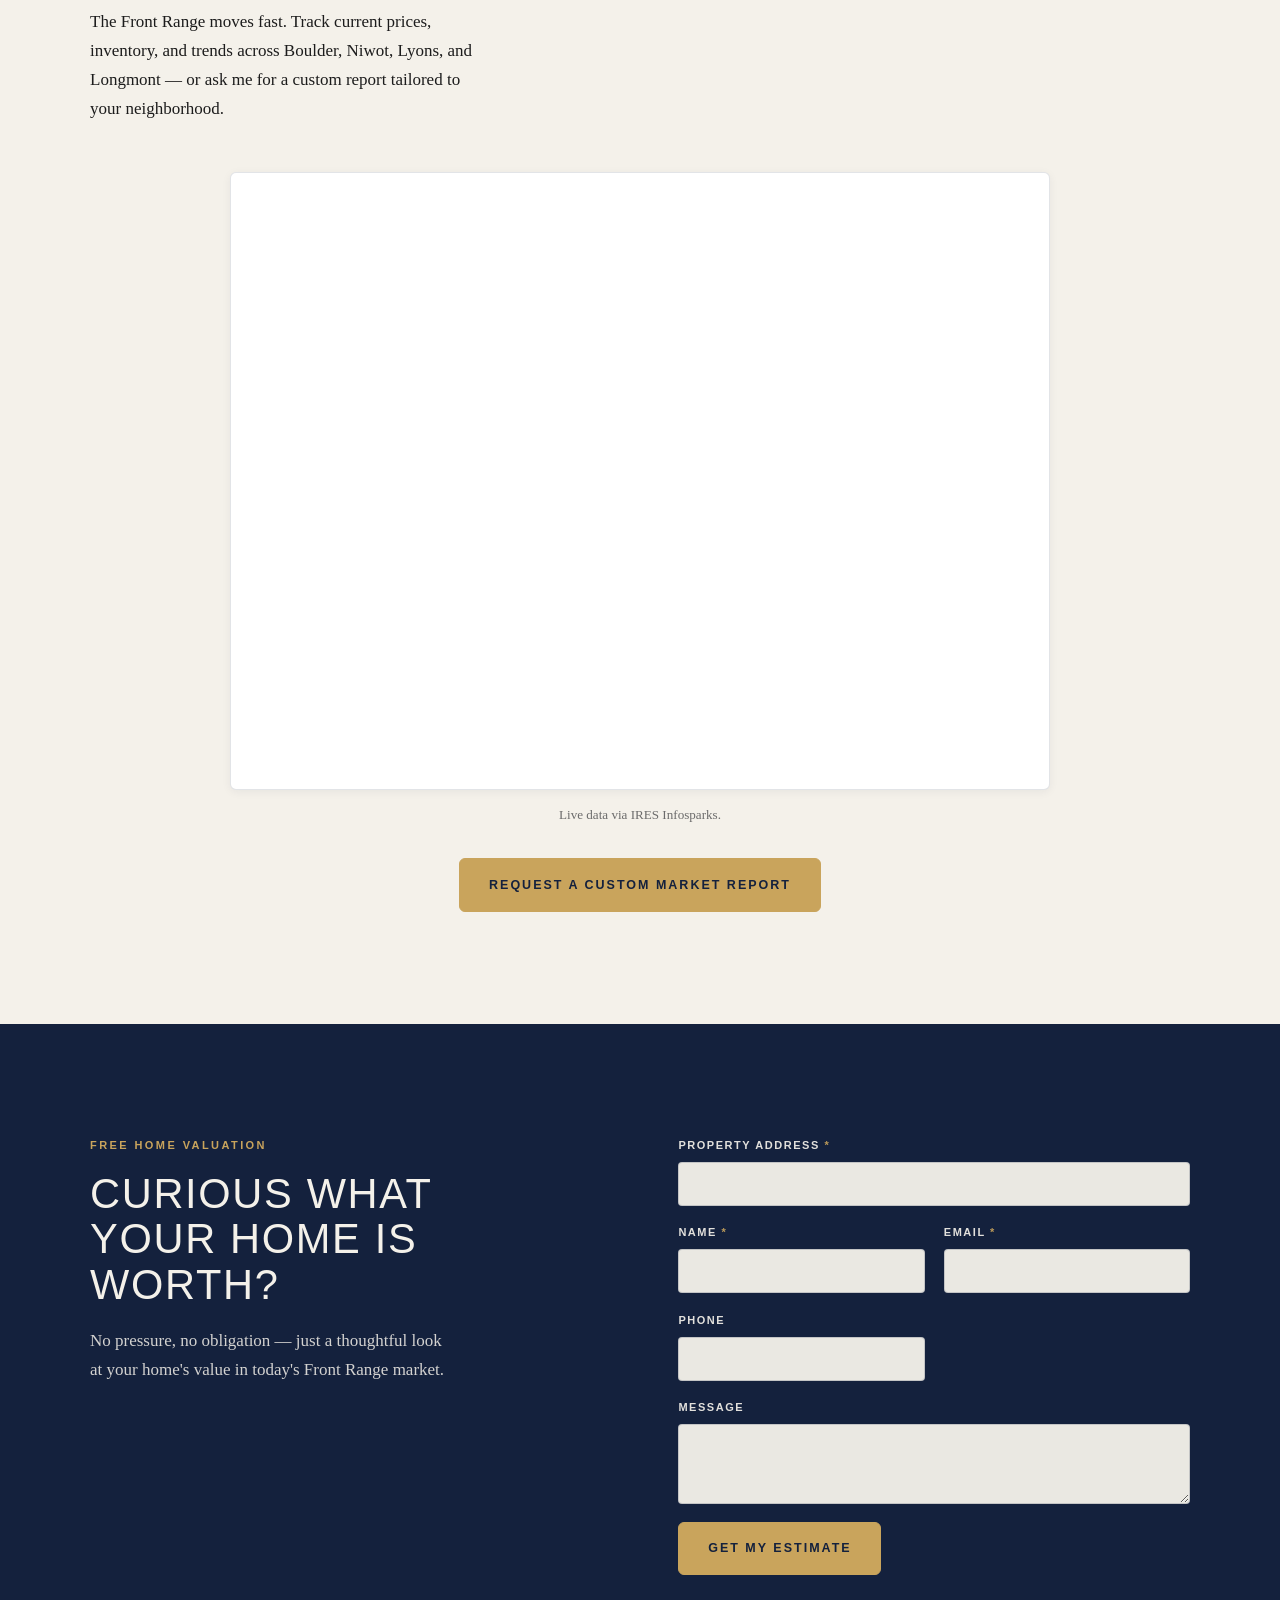
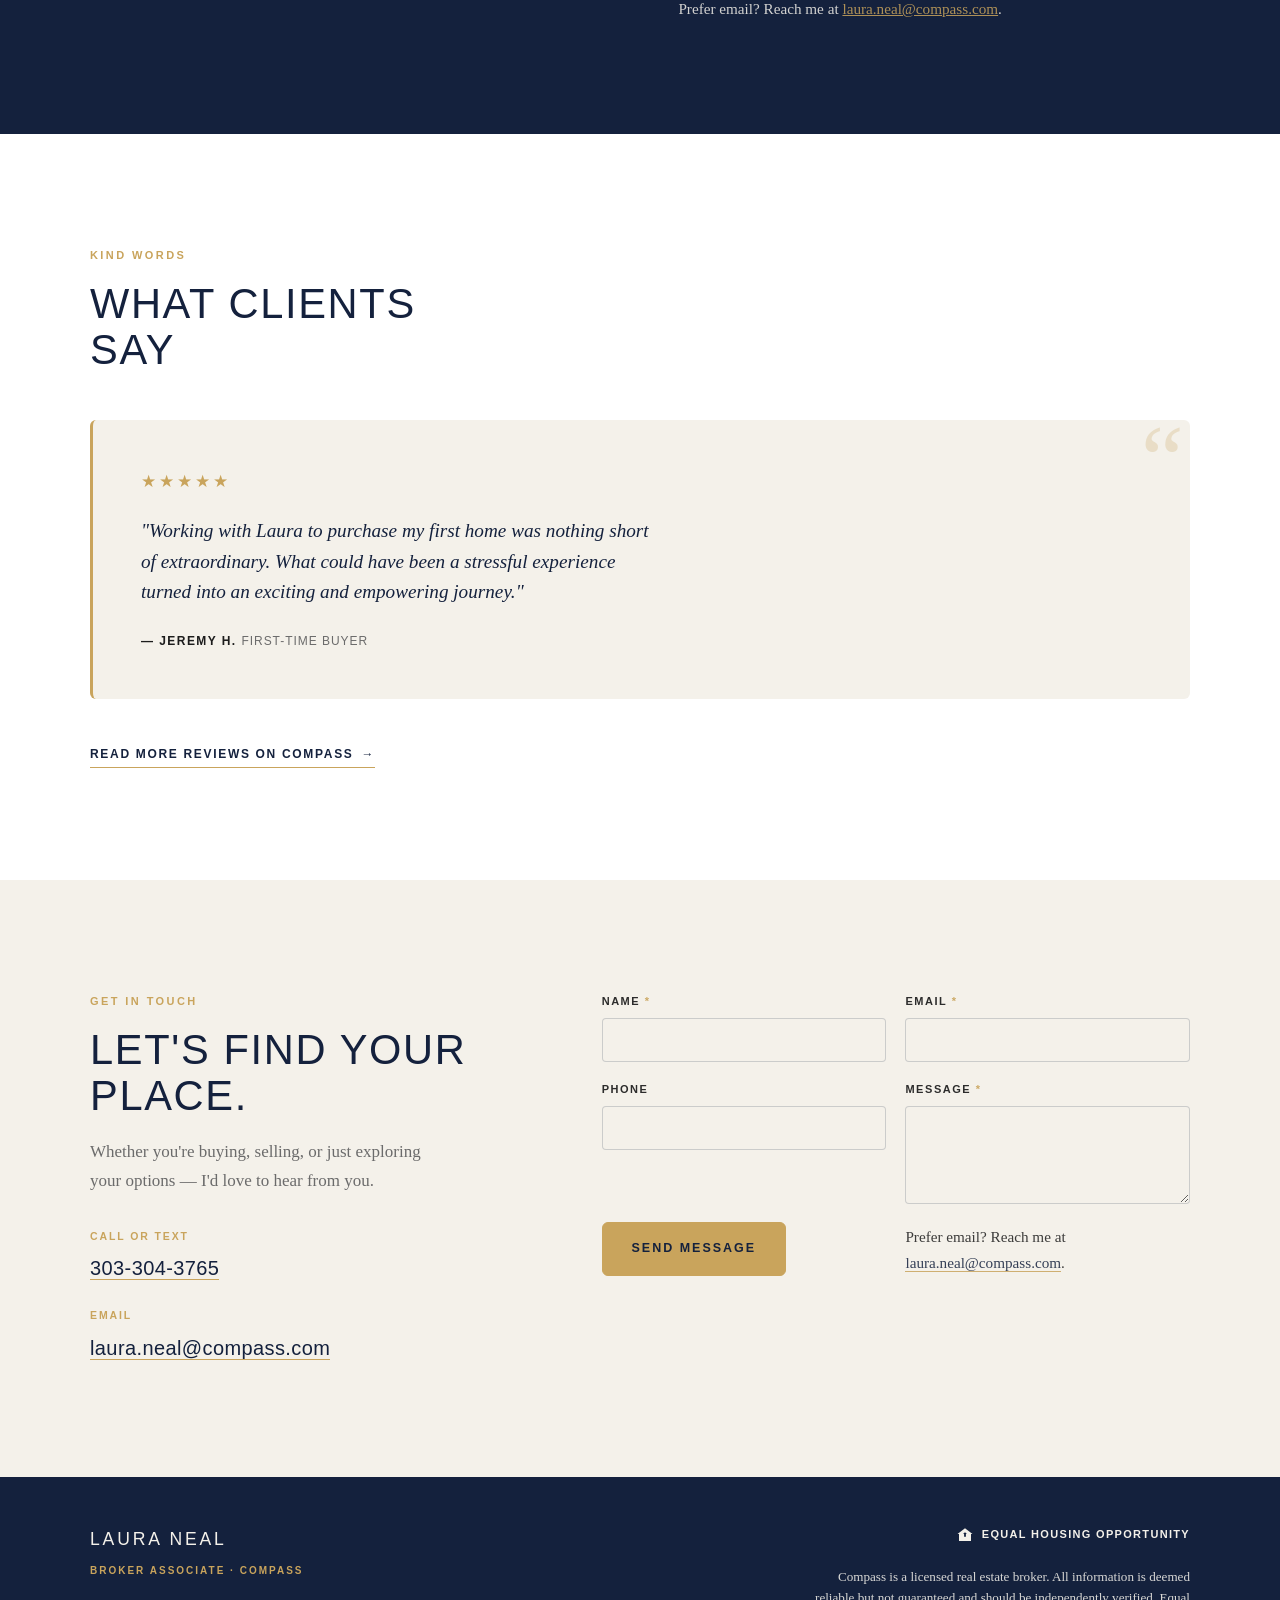
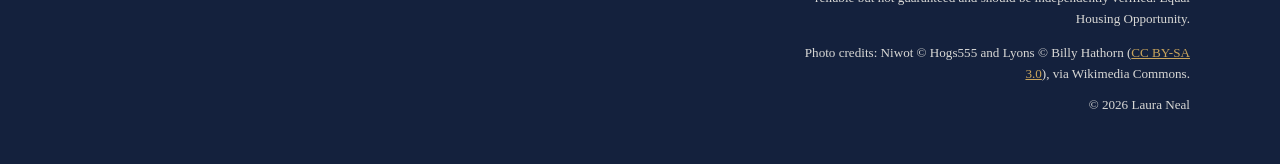
==== commit e4d9fbd0: "feat: add Boulder/Lyons/Longmont area pages + wire cards + live charts - Niwot/Boulder/Lyons/Longmon" ====
--- a/index.html
+++ b/index.html
@@ -142,25 +142,24 @@
           <p class="eyebrow">Areas I Serve</p>
           <h2 class="section-title">Rooted in the Front Range</h2>
         </div>
-        <!-- Cards link to Laura's Compass profile; later these can deep-link to
-             area-filtered Compass searches (e.g. ?location=Boulder,CO). -->
+        <!-- Each card links to its dedicated area page (boulder.html, niwot.html, etc.). -->
         <div class="areas-grid">
-          <a class="area-card reveal" href="https://www.compass.com/agents/laura-neal/" target="_blank" rel="noopener" data-area="Boulder">
+          <a class="area-card reveal" href="boulder.html" data-area="Boulder">
             <img class="area-photo" src="assets/area-boulder.jpg" alt="" loading="lazy" decoding="async">
             <span class="area-name">Boulder</span>
             <span class="area-overlay" aria-hidden="true"><span class="area-explore">Explore <span aria-hidden="true">→</span></span></span>
           </a>
-          <a class="area-card reveal" href="https://www.compass.com/agents/laura-neal/" target="_blank" rel="noopener" data-area="Niwot" style="--reveal-delay:90ms">
+          <a class="area-card reveal" href="niwot.html" data-area="Niwot" style="--reveal-delay:90ms">
             <img class="area-photo" src="assets/area-niwot.jpg" alt="" loading="lazy" decoding="async">
             <span class="area-name">Niwot</span>
             <span class="area-overlay" aria-hidden="true"><span class="area-explore">Explore <span aria-hidden="true">→</span></span></span>
           </a>
-          <a class="area-card reveal" href="https://www.compass.com/agents/laura-neal/" target="_blank" rel="noopener" data-area="Lyons" style="--reveal-delay:180ms">
+          <a class="area-card reveal" href="lyons.html" data-area="Lyons" style="--reveal-delay:180ms">
             <img class="area-photo" src="assets/area-lyons.jpg" alt="" loading="lazy" decoding="async">
             <span class="area-name">Lyons</span>
             <span class="area-overlay" aria-hidden="true"><span class="area-explore">Explore <span aria-hidden="true">→</span></span></span>
           </a>
-          <a class="area-card reveal" href="https://www.compass.com/agents/laura-neal/" target="_blank" rel="noopener" data-area="Longmont" style="--reveal-delay:270ms">
+          <a class="area-card reveal" href="longmont.html" data-area="Longmont" style="--reveal-delay:270ms">
             <img class="area-photo" src="assets/area-longmont.jpg" alt="" loading="lazy" decoding="async">
             <span class="area-name">Longmont</span>
             <span class="area-overlay" aria-hidden="true"><span class="area-explore">Explore <span aria-hidden="true">→</span></span></span>
--- a/css/styles.css
+++ b/css/styles.css
@@ -199,17 +199,23 @@
    ===================================================================== */
 .hero {
   position:relative; min-height:80vh;
-  display:flex; align-items:center;
+  display:grid; grid-template-columns:minmax(0,1fr); align-items:center; /* full-width column → copy aligns to the site gutter */
   background:var(--navy); color:var(--cream); overflow:hidden;
 }
 .hero-media { position:absolute; inset:0; }
 .hero-media .media-label { position:absolute; bottom:1.25rem; right:1.5rem; }
 .hero-photo { position:absolute; inset:0; width:100%; height:100%; object-fit:cover; }
-.hero::before { /* readability overlay */
+.hero::before { /* readability overlay: dark band on the left behind the text, fading
+                   to clear on the right so the photo shows; subtle base for the scroll cue. */
   content:""; position:absolute; inset:0; z-index:1;
-  background:linear-gradient(100deg, rgba(20,33,61,.92) 0%, rgba(20,33,61,.74) 48%, rgba(20,33,61,.42) 100%);
-}
-.hero-inner { position:relative; z-index:2; padding-block:clamp(5rem,12vh,8rem); max-width:760px; }
+  background:
+    linear-gradient(0deg, rgba(20,33,61,.40) 0%, rgba(20,33,61,0) 26%),
+    linear-gradient(90deg, rgba(20,33,61,.84) 0%, rgba(20,33,61,.56) 30%, rgba(20,33,61,.20) 58%, rgba(20,33,61,0) 86%);
+}
+/* Full-width centered container (aligns hero copy to the same left gutter as the
+   rest of the site); the copy itself is capped and left-aligned. */
+.hero-inner { position:relative; z-index:2; width:100%; padding-block:clamp(5rem,12vh,8rem); }
+.hero-inner > * { max-width:600px; }
 .hero-title {
   font-family:var(--font-head); font-weight:300;
   font-size:var(--h1); letter-spacing:.05em; text-transform:uppercase;
@@ -444,6 +450,67 @@
 /* Opacity bumped to .88 so cream-on-navy fine print clears WCAG AA at this size. */
 .footer-fine { font-size:.82rem; color:rgba(244,241,234,.88); line-height:1.6; margin-top:.8rem; }
 .footer-copy { font-size:.82rem; color:rgba(244,241,234,.88); margin-top:.6rem; }
+
+/* =====================================================================
+   AREA PAGES (niwot.html, boulder.html, lyons.html, longmont.html)
+   ===================================================================== */
+.area-hero {
+  position:relative; min-height:46vh; display:grid; align-items:end;
+  background:var(--navy); color:var(--cream); overflow:hidden;
+}
+.area-hero-photo { position:absolute; inset:0; width:100%; height:100%; object-fit:cover; }
+.area-hero::before {
+  content:""; position:absolute; inset:0; z-index:1;
+  background:linear-gradient(0deg, rgba(20,33,61,.85) 0%, rgba(20,33,61,.32) 55%, rgba(20,33,61,.15) 100%);
+}
+.area-hero-inner { position:relative; z-index:2; width:100%; padding-block:clamp(2.5rem,6vw,4rem); }
+.area-back {
+  display:inline-block; margin-bottom:1.1rem; text-decoration:none;
+  font-family:var(--font-head); font-size:12px; letter-spacing:.14em; text-transform:uppercase;
+  font-weight:600; color:rgba(244,241,234,.85);
+}
+.area-back:hover { color:var(--gold); }
+.area-title {
+  font-family:var(--font-head); font-weight:300; line-height:1;
+  font-size:clamp(2.6rem,7vw,4.5rem); letter-spacing:.04em; text-transform:uppercase;
+  margin:.2rem 0 .5rem;
+}
+.area-tagline { font-family:var(--font-body); font-style:italic; font-size:clamp(1.1rem,2.4vw,1.5rem); color:var(--gold); }
+
+.area-about-inner { max-width:70ch; }
+.area-about-inner p { margin-bottom:1.2rem; }
+.area-about-inner p:last-child { margin-bottom:0; }
+
+.area-stats-section { padding-top:clamp(2.5rem,6vw,4rem); }
+.area-stats {
+  display:grid; grid-template-columns:repeat(3, 1fr); gap:1.25rem;
+}
+.stat-tile {
+  background:var(--white); border:1px solid rgba(20,33,61,.10); border-radius:var(--radius);
+  box-shadow:var(--shadow-sm); padding:clamp(1.5rem,3vw,2.2rem); text-align:center;
+}
+.stat-num {
+  display:block; font-family:var(--font-head); font-weight:500; color:var(--navy);
+  font-size:clamp(1.9rem,4vw,2.6rem); letter-spacing:.01em; line-height:1;
+}
+.stat-label {
+  display:block; margin-top:.7rem; color:var(--muted);
+  font-family:var(--font-head); font-size:11.5px; letter-spacing:.1em; text-transform:uppercase;
+}
+.area-source { margin-top:1.4rem; text-align:center; color:var(--muted); font-size:.8rem; }
+.area-market { padding-top:0; }
+
+/* Per-area market chart placeholder (until the Infosparks iframe is added) */
+.chart-placeholder {
+  display:flex; flex-direction:column; align-items:center; justify-content:center;
+  text-align:center; gap:.4rem; padding:clamp(2.5rem,6vw,4rem) 1.5rem;
+}
+.chart-placeholder .market-chart { width:min(380px,75%); height:auto; opacity:.9; margin-bottom:.6rem; }
+.chart-placeholder-label {
+  font-family:var(--font-head); text-transform:uppercase; letter-spacing:.12em;
+  font-size:12.5px; font-weight:600; color:var(--navy);
+}
+.chart-placeholder-note { color:var(--muted); font-size:.92rem; }
 
 /* =====================================================================
    RESPONSIVE
@@ -478,6 +545,7 @@
   .footer-inner { flex-direction:column; }
   .footer-meta { text-align:left; }
   .hero-actions .btn { flex:1 1 auto; text-align:center; }
+  .area-stats { grid-template-columns:1fr; }
 }
 
 /* =====================================================================
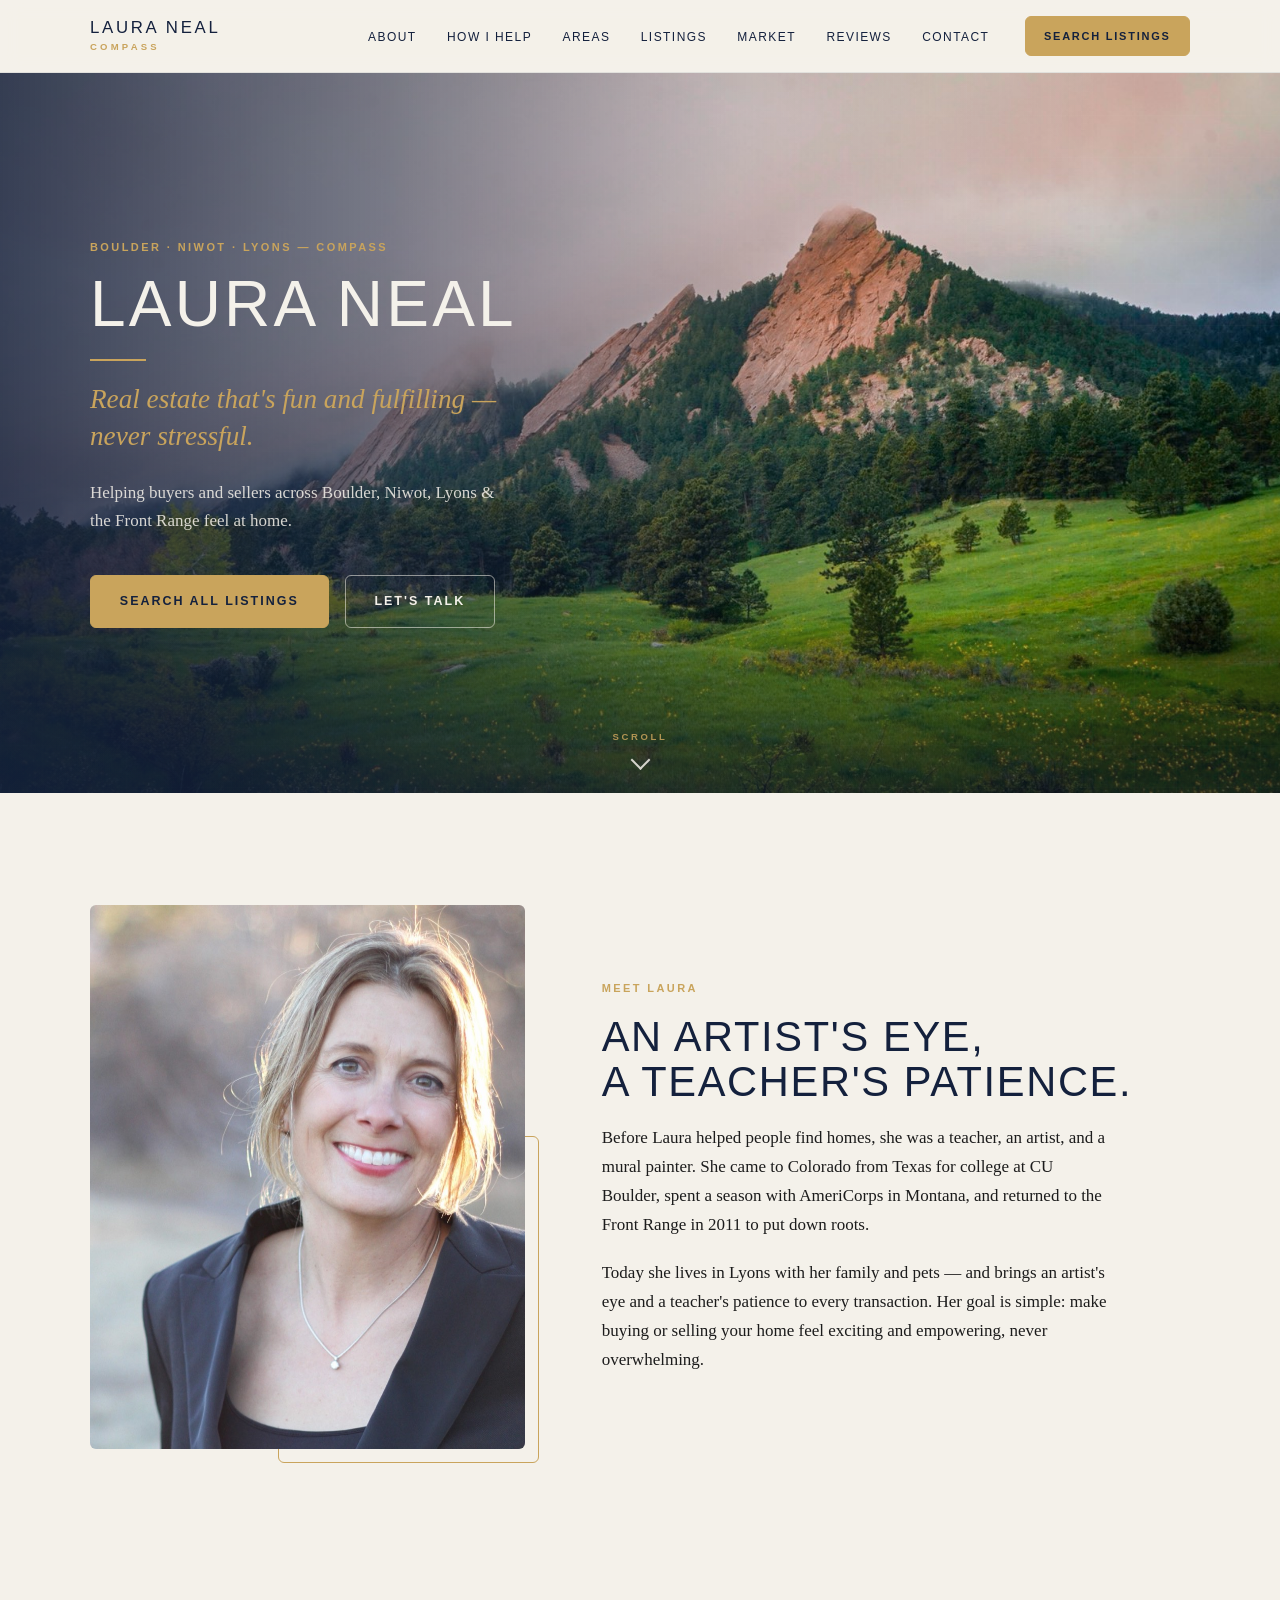
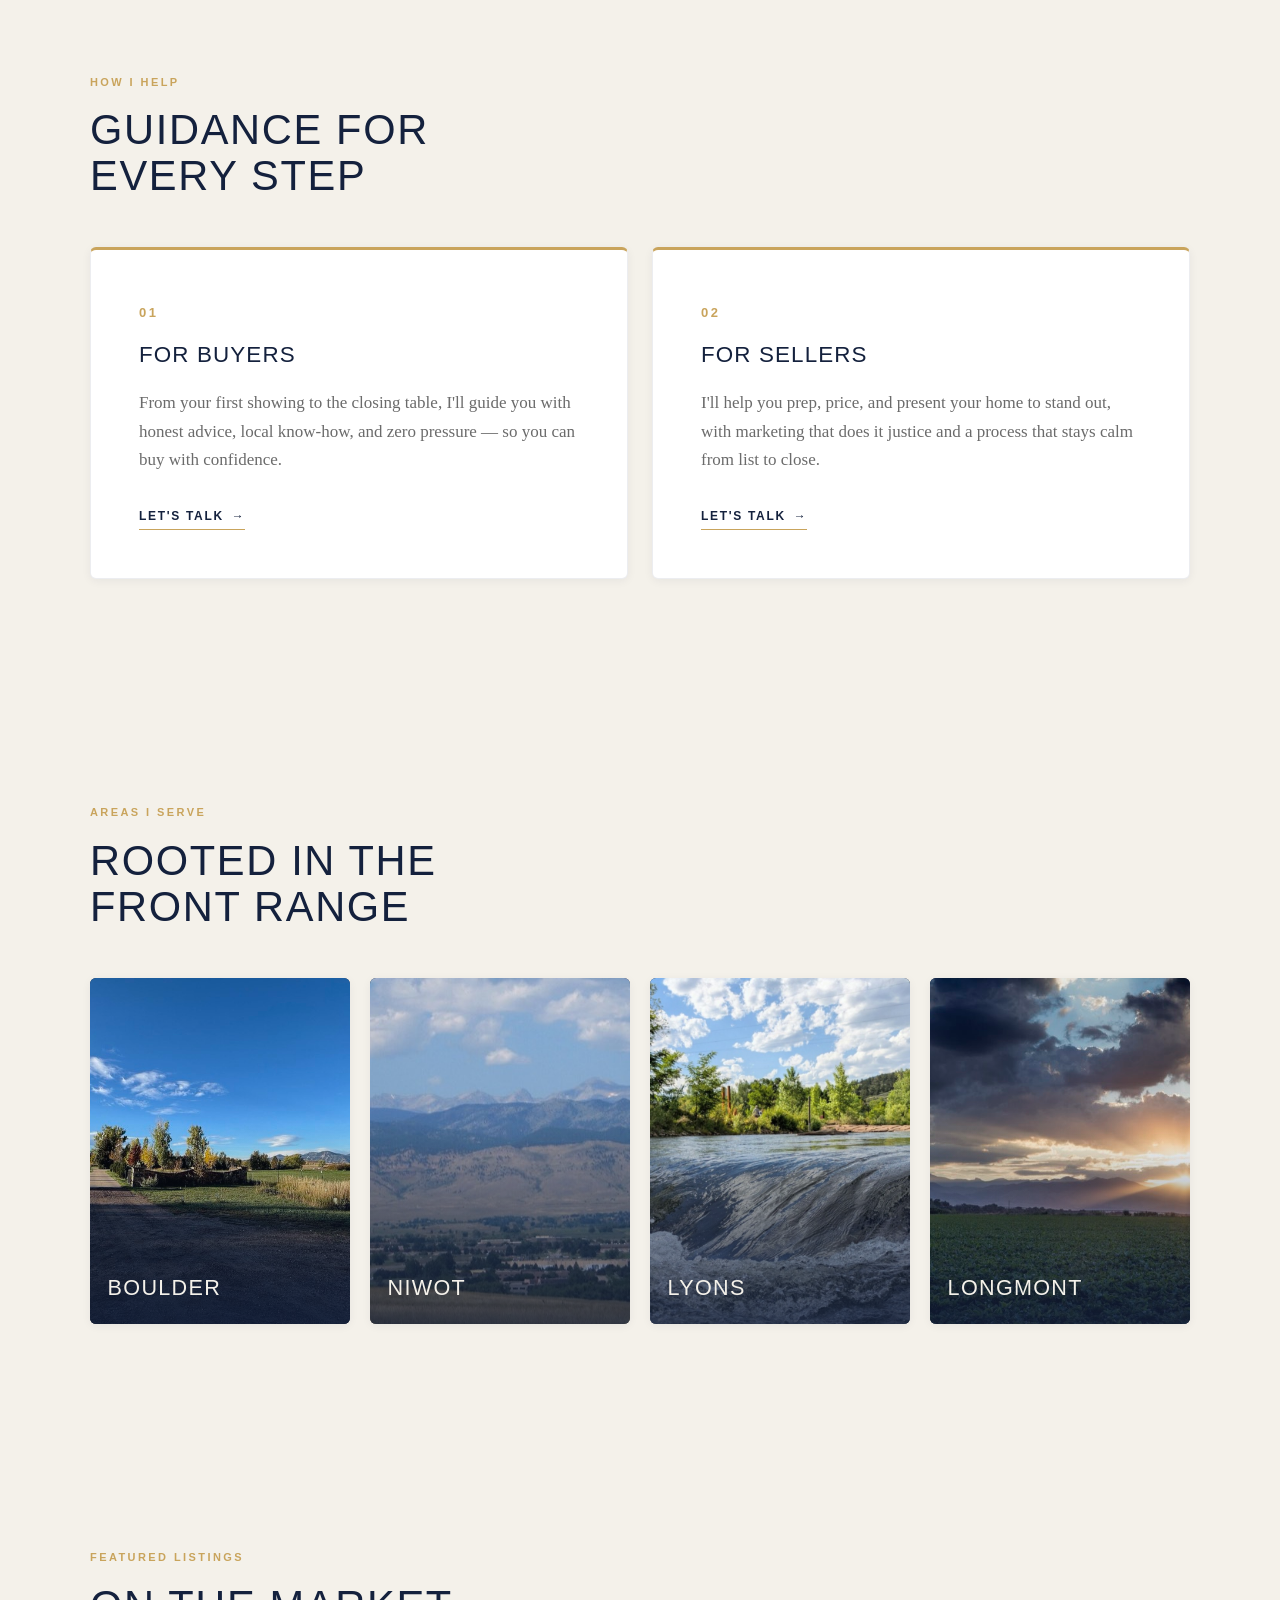
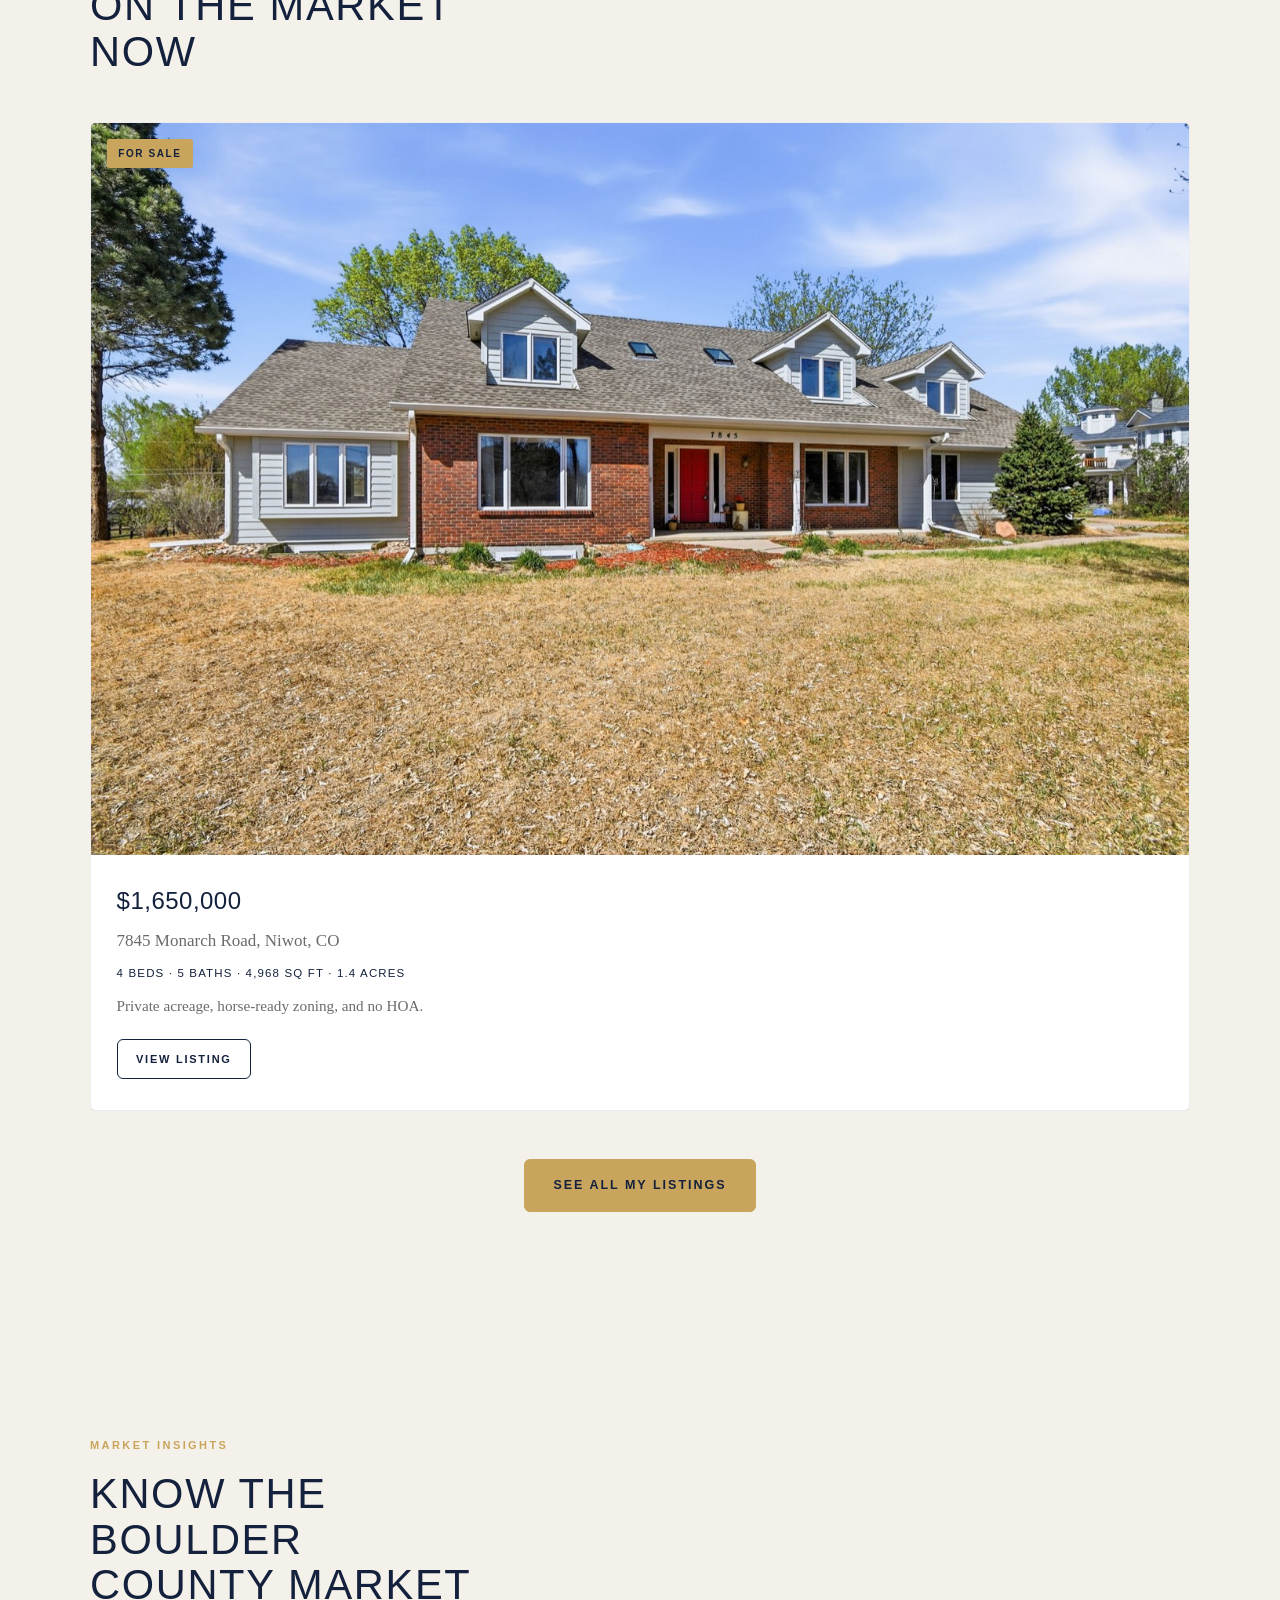
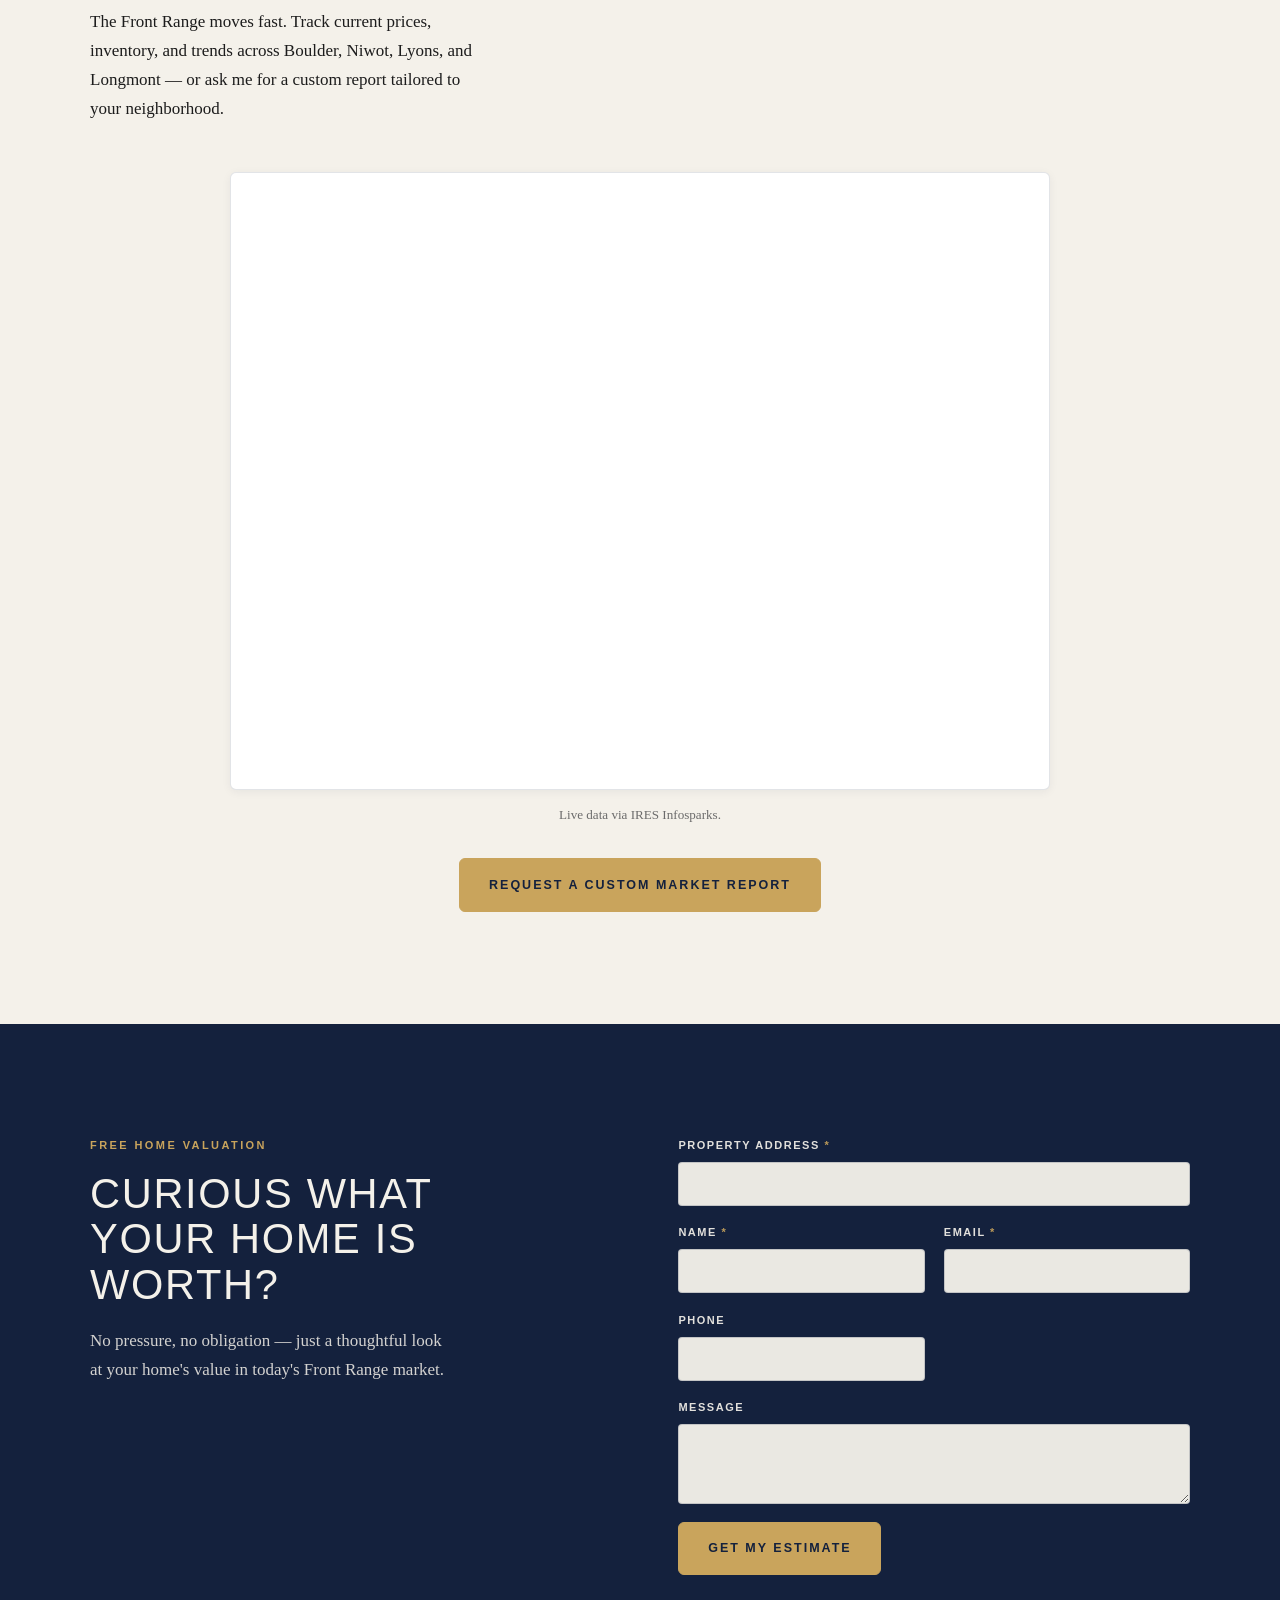
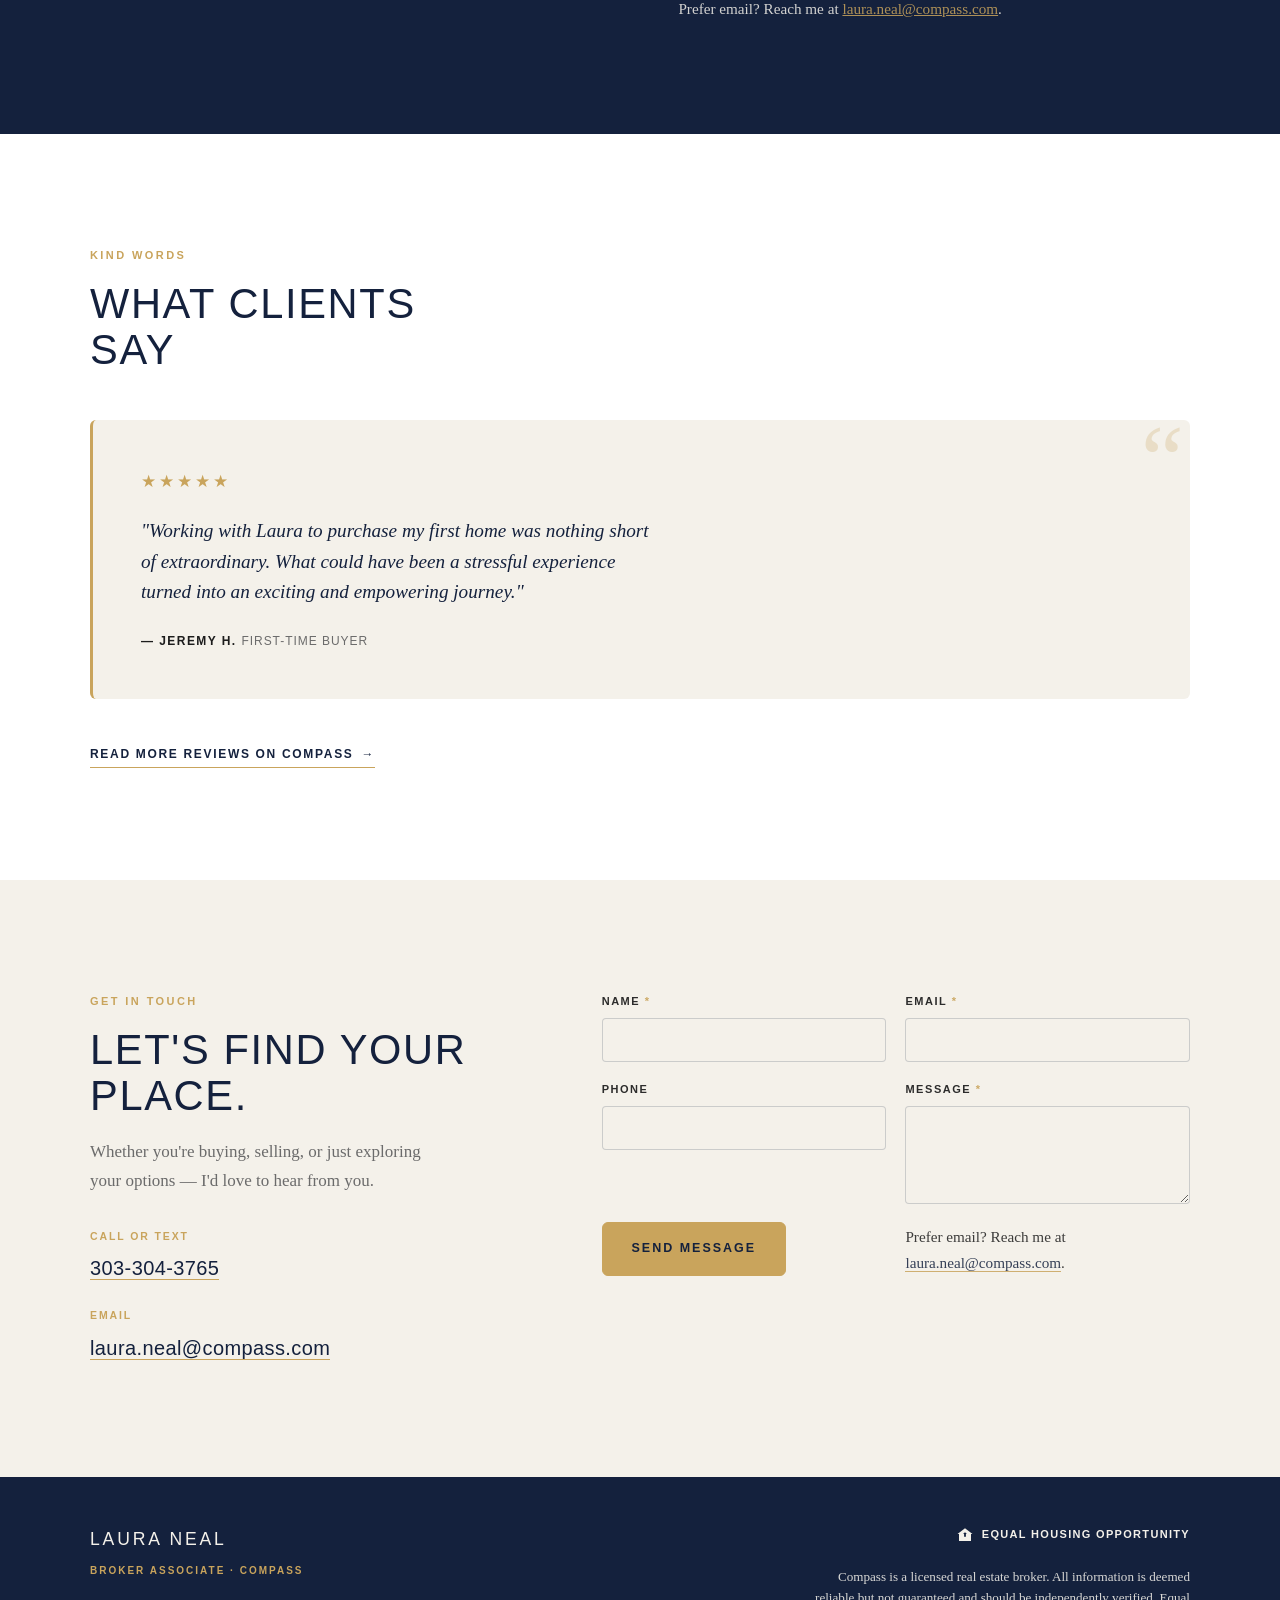
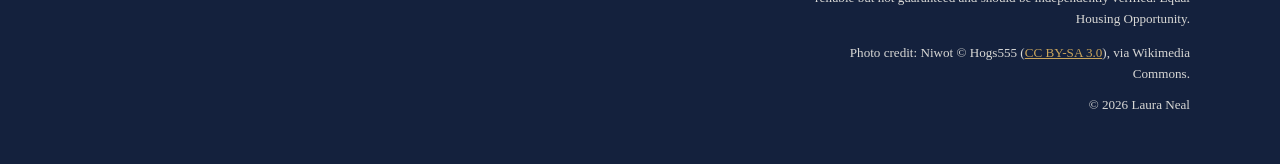
==== commit 09df35cd: "feat: use Laura's own St. Vrain Creek photo for Lyons; drop Lyons credit Replaces the CC-BY Lyons st" ====
--- a/index.html
+++ b/index.html
@@ -59,7 +59,7 @@
           <li><a href="#reviews">Reviews</a></li>
           <li><a href="#contact">Contact</a></li>
         </ul>
-        <a class="btn btn-sm nav-cta" href="https://www.compass.com/agents/laura-neal/" target="_blank" rel="noopener">Search Listings</a>
+        <a class="btn btn-sm nav-cta" href="search.html">Search Listings</a>
       </nav>
 
       <button class="nav-toggle" aria-label="Menu" aria-expanded="false" aria-controls="primary-nav">
@@ -85,7 +85,7 @@
         <p class="hero-tagline hero-anim">Real estate that's fun and fulfilling — never stressful.</p>
         <p class="hero-sub hero-anim">Helping buyers and sellers across Boulder, Niwot, Lyons &amp; the Front Range feel at home.</p>
         <div class="hero-actions hero-anim">
-          <a class="btn" href="https://www.compass.com/agents/laura-neal/" target="_blank" rel="noopener">Search All Listings</a>
+          <a class="btn" href="search.html">Search All Listings</a>
           <a class="btn btn-ghost btn-ghost-light" href="#contact">Let's Talk</a>
         </div>
       </div>
@@ -379,7 +379,7 @@
           </span>
         </p>
         <p class="footer-fine">Compass is a licensed real estate broker. All information is deemed reliable but not guaranteed and should be independently verified. Equal Housing Opportunity.</p>
-        <p class="footer-fine footer-credit">Photo credits: Niwot © Hogs555 and Lyons © Billy Hathorn (<a href="https://creativecommons.org/licenses/by-sa/3.0/" target="_blank" rel="noopener">CC BY-SA 3.0</a>), via Wikimedia Commons.</p>
+        <p class="footer-fine footer-credit">Photo credit: Niwot © Hogs555 (<a href="https://creativecommons.org/licenses/by-sa/3.0/" target="_blank" rel="noopener">CC BY-SA 3.0</a>), via Wikimedia Commons.</p>
         <p class="footer-copy">© 2026 Laura Neal</p>
       </div>
     </div>
--- a/css/styles.css
+++ b/css/styles.css
@@ -511,6 +511,28 @@
   font-size:12.5px; font-weight:600; color:var(--navy);
 }
 .chart-placeholder-note { color:var(--muted); font-size:.92rem; }
+
+/* =====================================================================
+   SEARCH PAGE (search.html — IRES ColoProperty frame)
+   ===================================================================== */
+.search-intro { padding-block:clamp(.9rem,2vw,1.35rem); }
+.search-intro .section-title { font-size:clamp(1.5rem,3vw,2rem); }
+.search-lead { color:rgba(244,241,234,.85); margin-top:.45rem; max-width:70ch; font-size:.95rem; }
+.search-lead a { color:var(--gold); text-decoration:underline; text-underline-offset:2px; }
+.idx-section { padding:0; }
+.idx-hint {
+  display:flex; align-items:center; justify-content:center; gap:.5rem; text-align:center;
+  color:var(--muted); font-family:var(--font-head); font-size:12.5px; letter-spacing:.04em;
+  padding-block:.9rem;
+}
+.idx-hint-icon { color:var(--gold); flex:none; }
+.idx-hint strong { color:var(--navy); font-weight:600; }
+.idx-frame { width:100%; background:var(--cream); }
+.idx-frame iframe {
+  display:block; width:100%; border:0;
+  height:calc(100vh - 170px); min-height:760px;
+}
+.idx-note { display:block; color:var(--muted); font-size:.8rem; padding-block:1.1rem 2.5rem; }
 
 /* =====================================================================
    RESPONSIVE
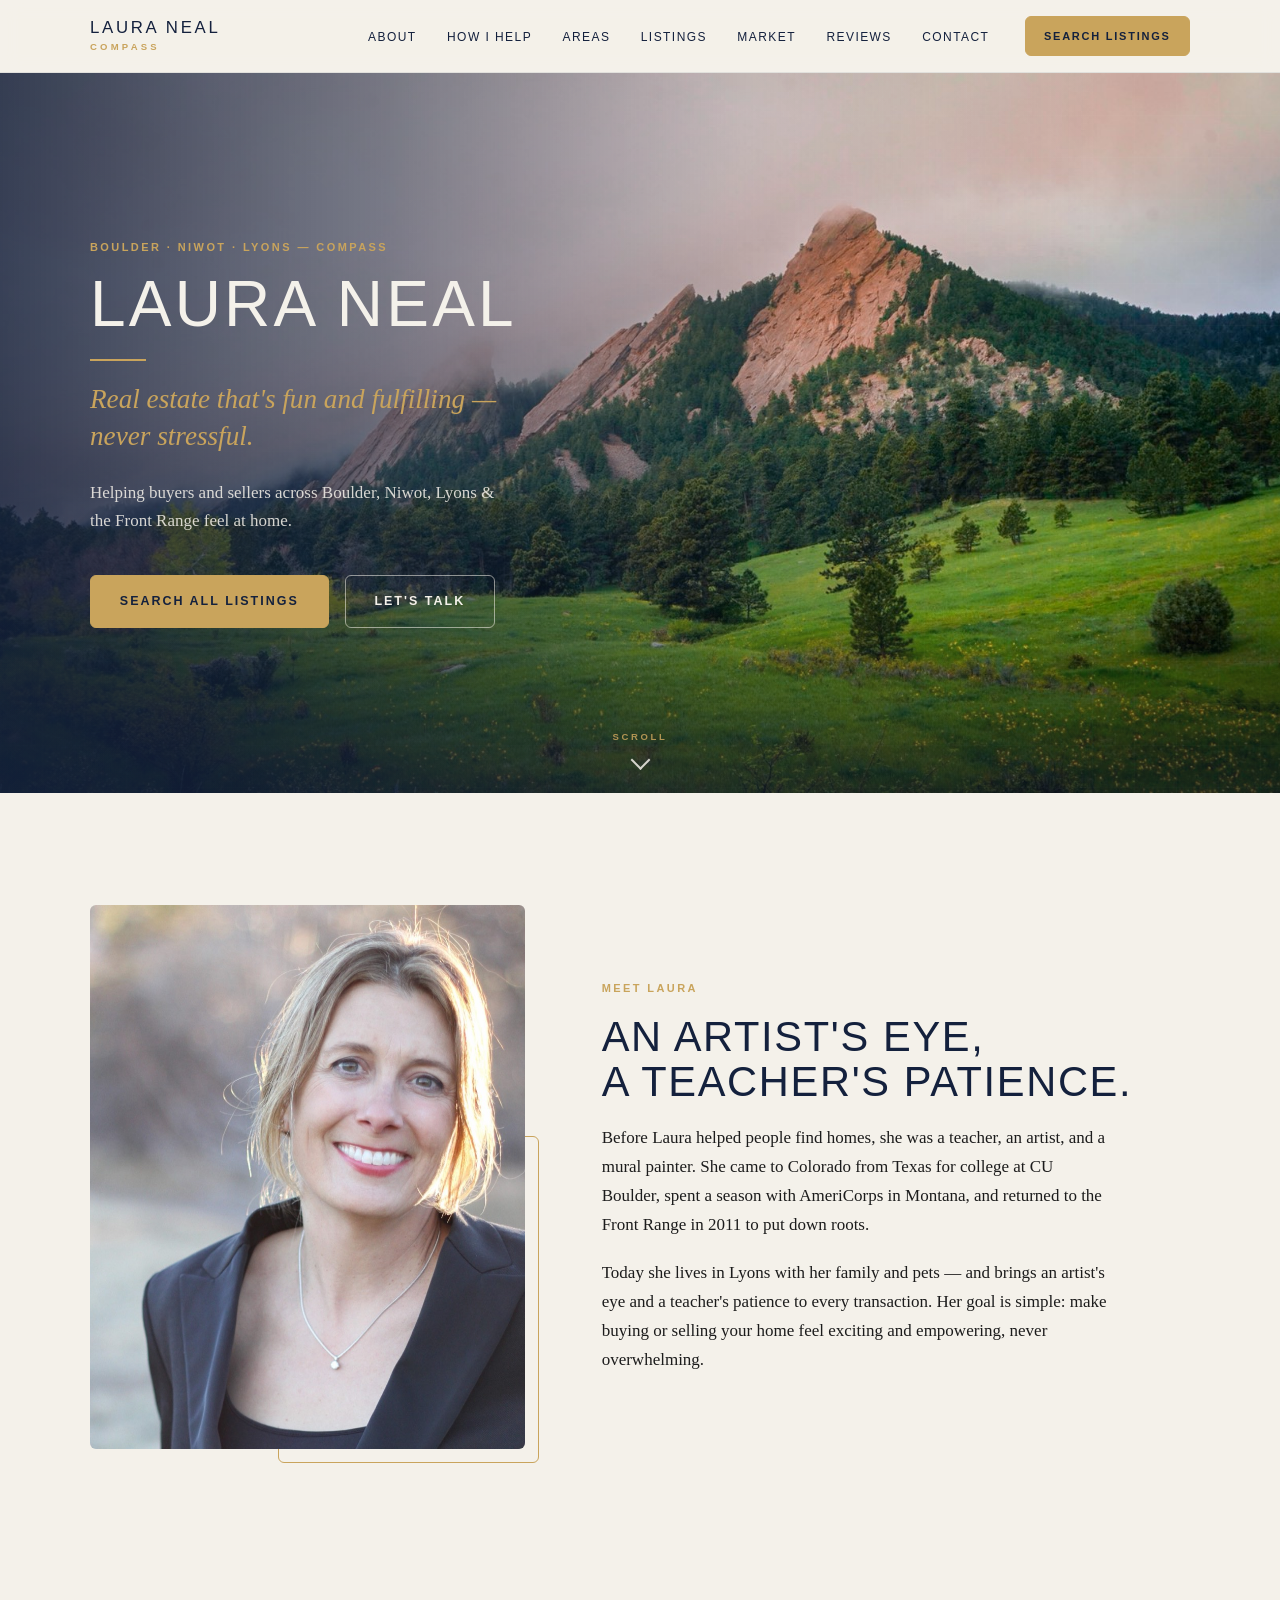
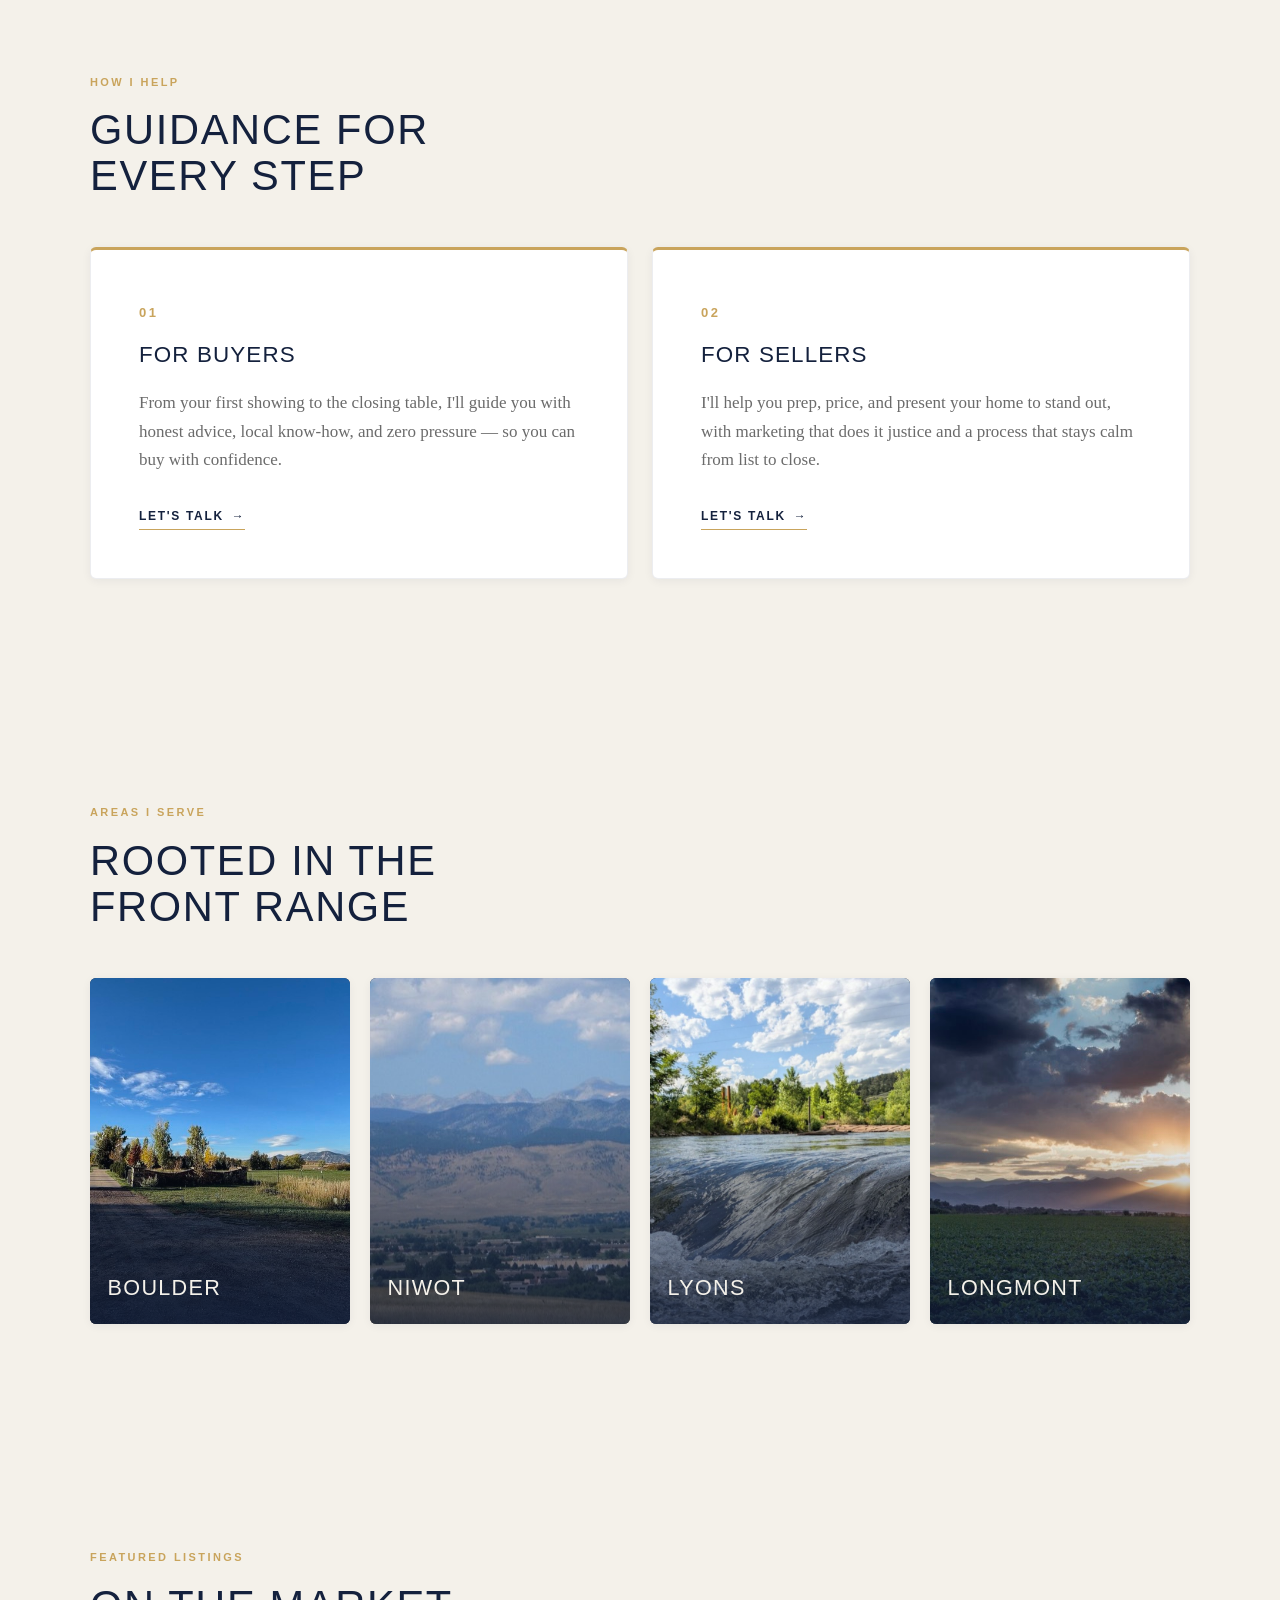
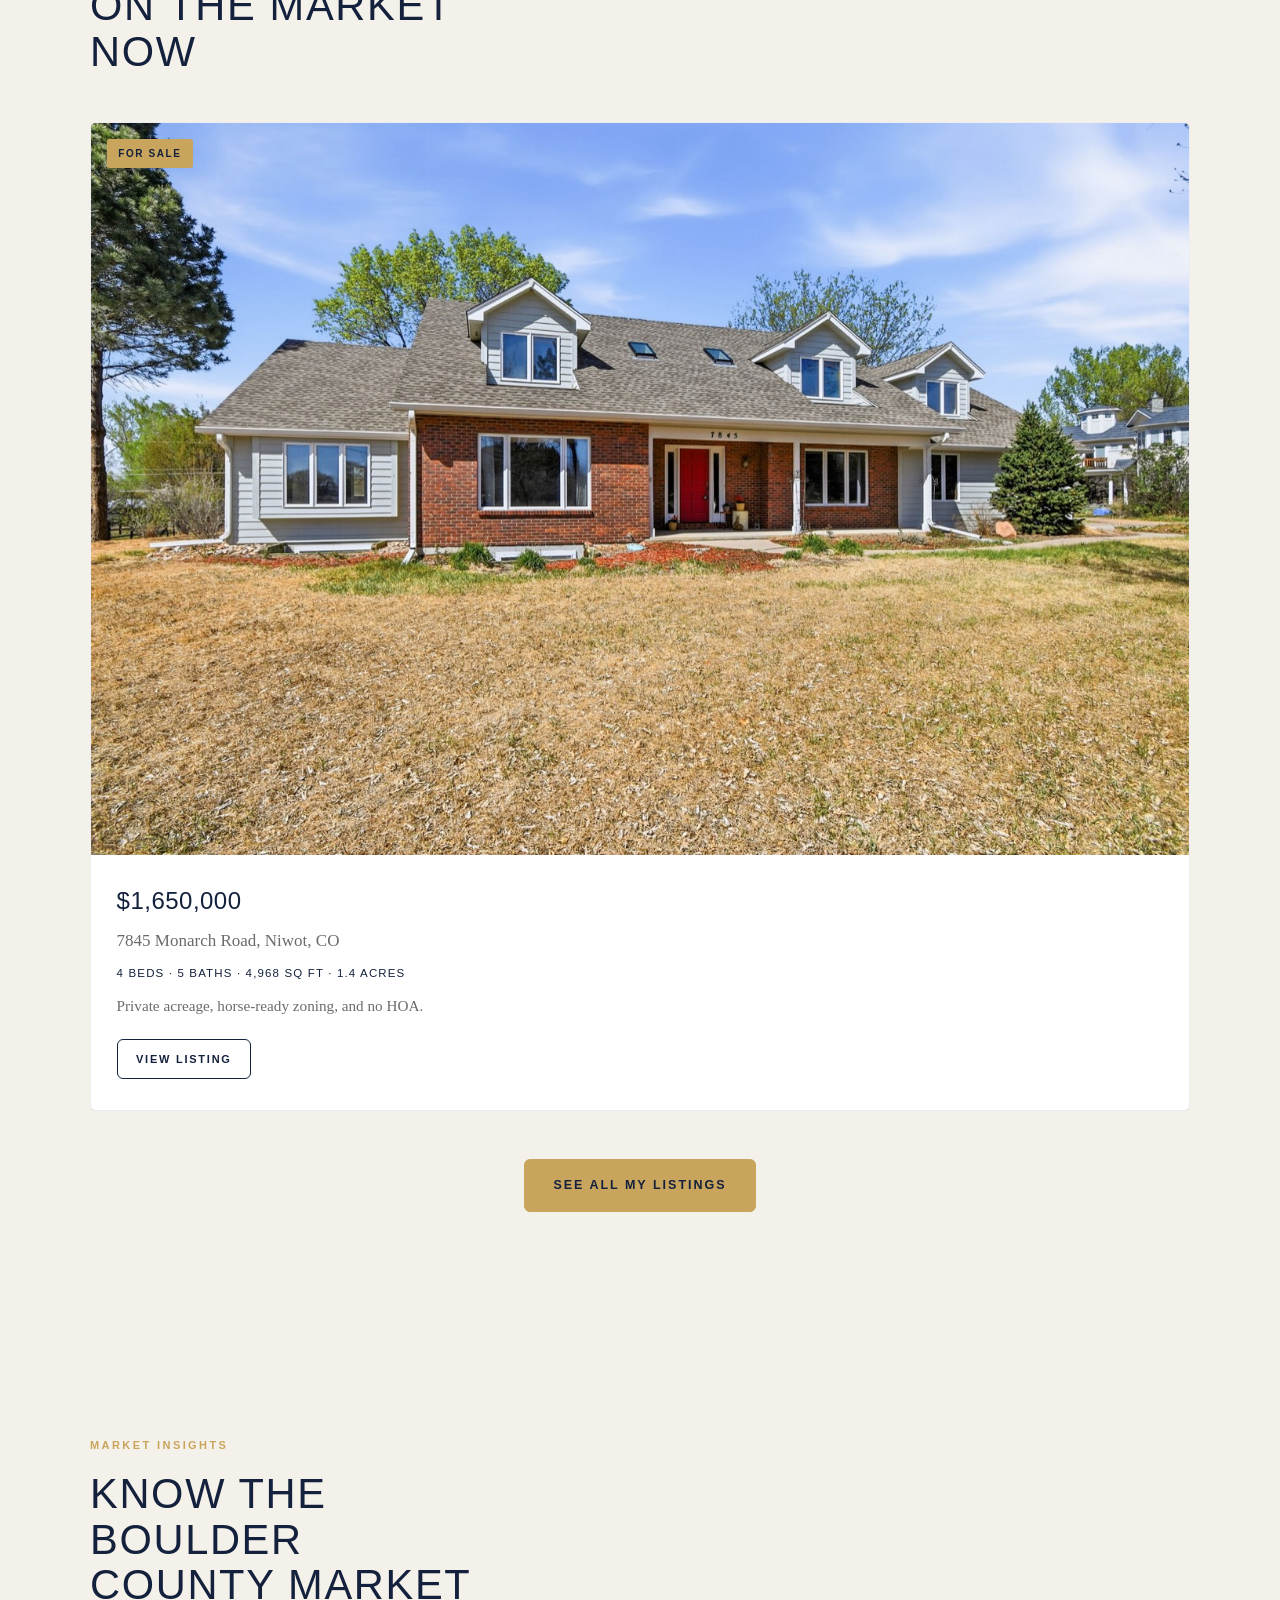
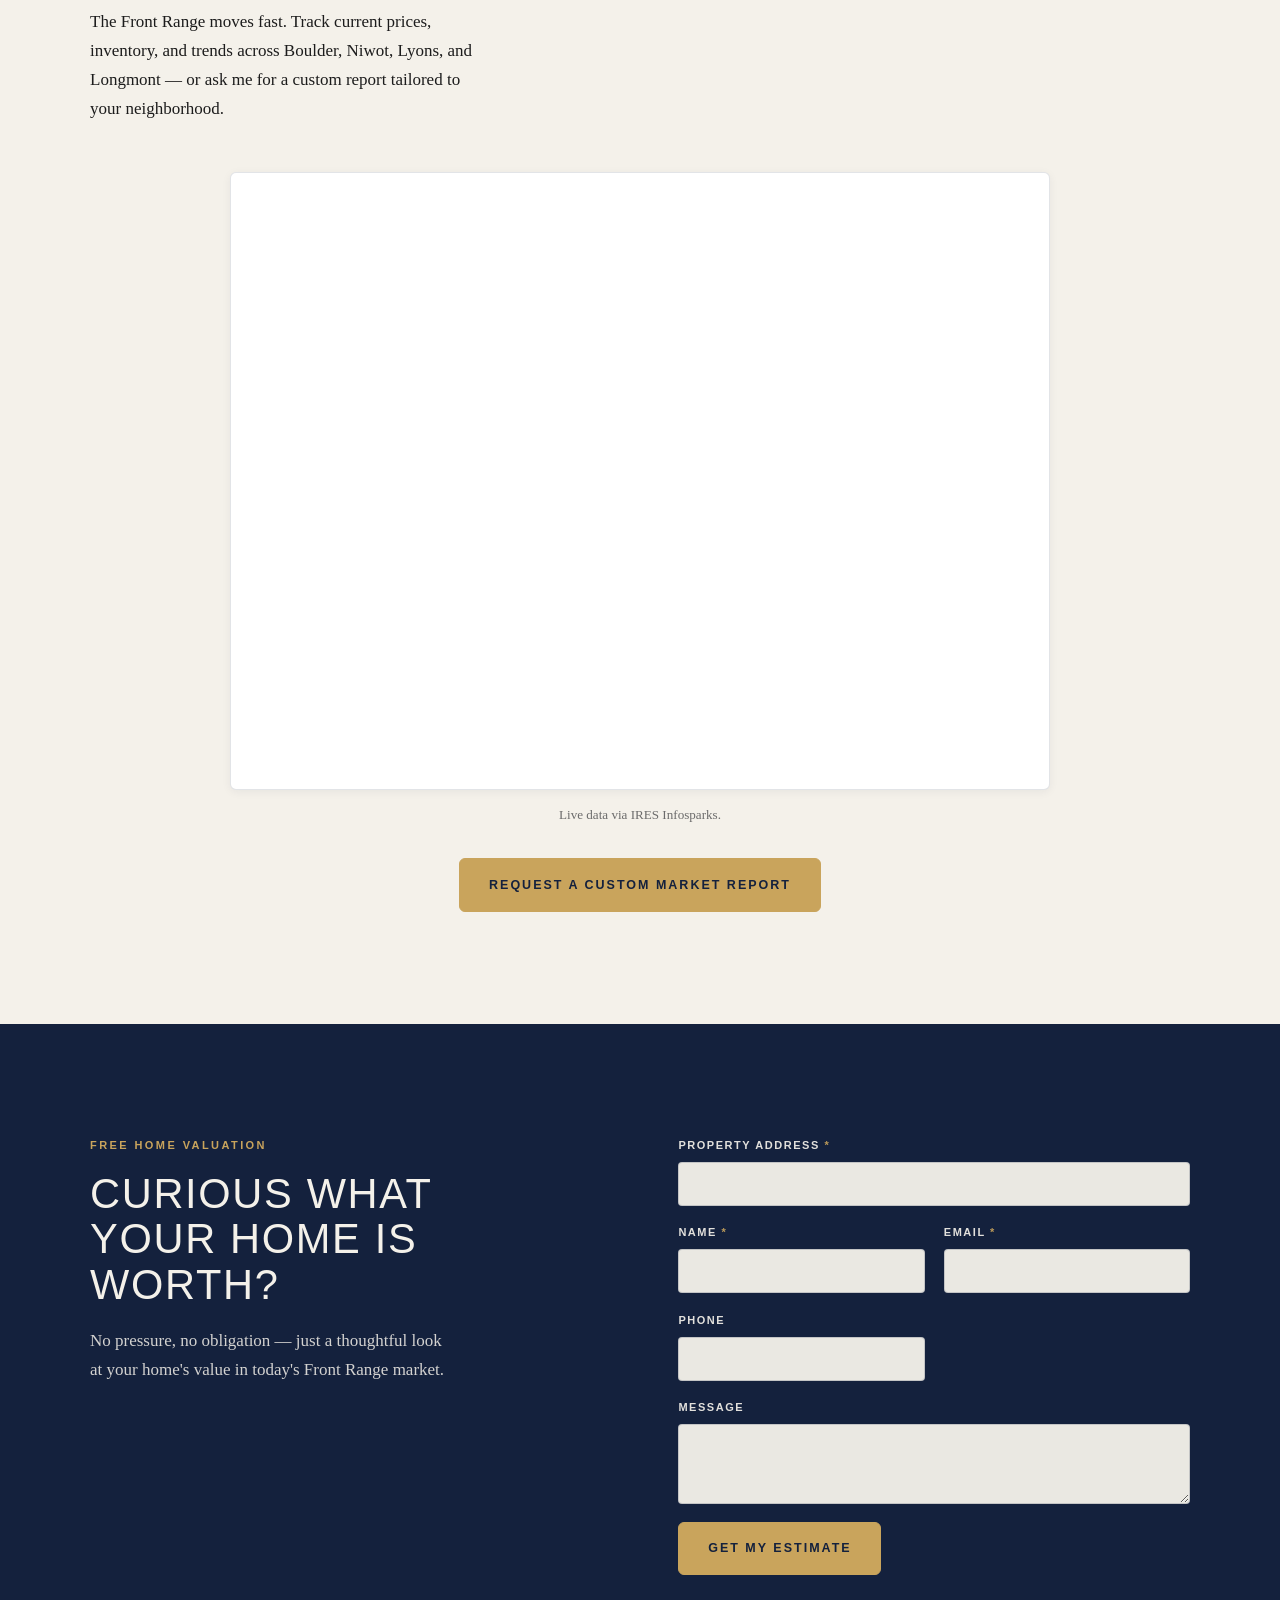
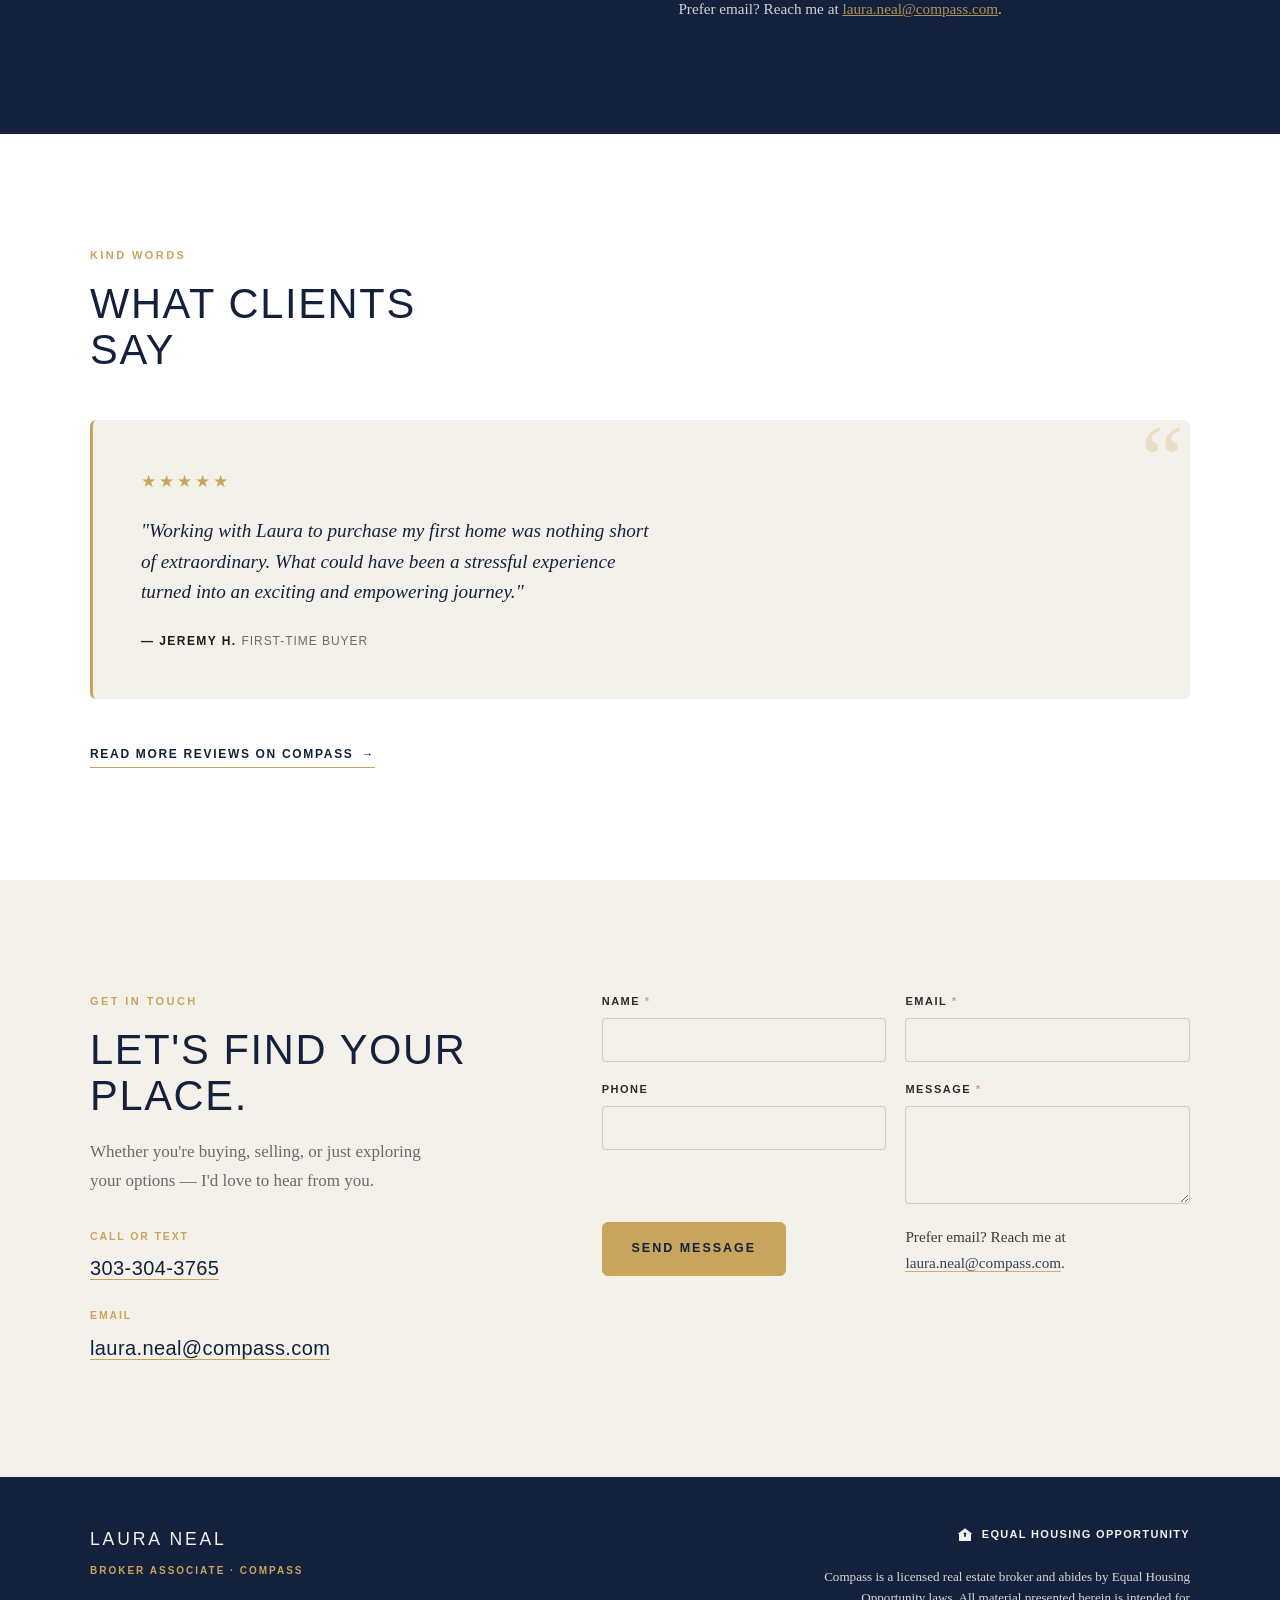
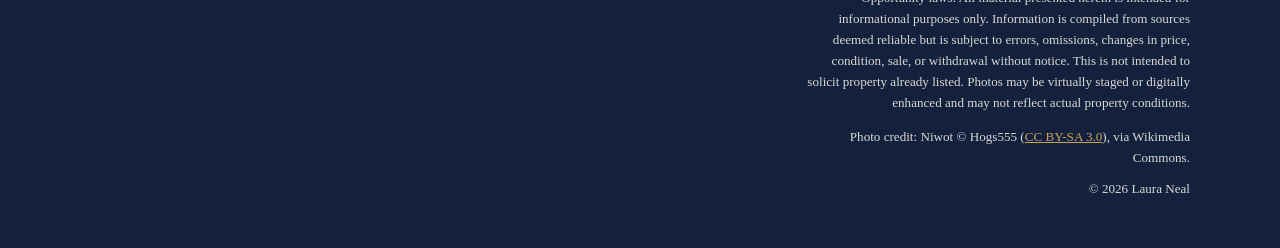
==== commit a20cdfe2: "compliance: use Compass official standard disclaimer in footer Replaces placeholder disclaimer with " ====
--- a/index.html
+++ b/index.html
@@ -378,7 +378,7 @@
             Equal Housing Opportunity
           </span>
         </p>
-        <p class="footer-fine">Compass is a licensed real estate broker. All information is deemed reliable but not guaranteed and should be independently verified. Equal Housing Opportunity.</p>
+        <p class="footer-fine">Compass is a licensed real estate broker and abides by Equal Housing Opportunity laws. All material presented herein is intended for informational purposes only. Information is compiled from sources deemed reliable but is subject to errors, omissions, changes in price, condition, sale, or withdrawal without notice. This is not intended to solicit property already listed. Photos may be virtually staged or digitally enhanced and may not reflect actual property conditions.</p>
         <p class="footer-fine footer-credit">Photo credit: Niwot © Hogs555 (<a href="https://creativecommons.org/licenses/by-sa/3.0/" target="_blank" rel="noopener">CC BY-SA 3.0</a>), via Wikimedia Commons.</p>
         <p class="footer-copy">© 2026 Laura Neal</p>
       </div>
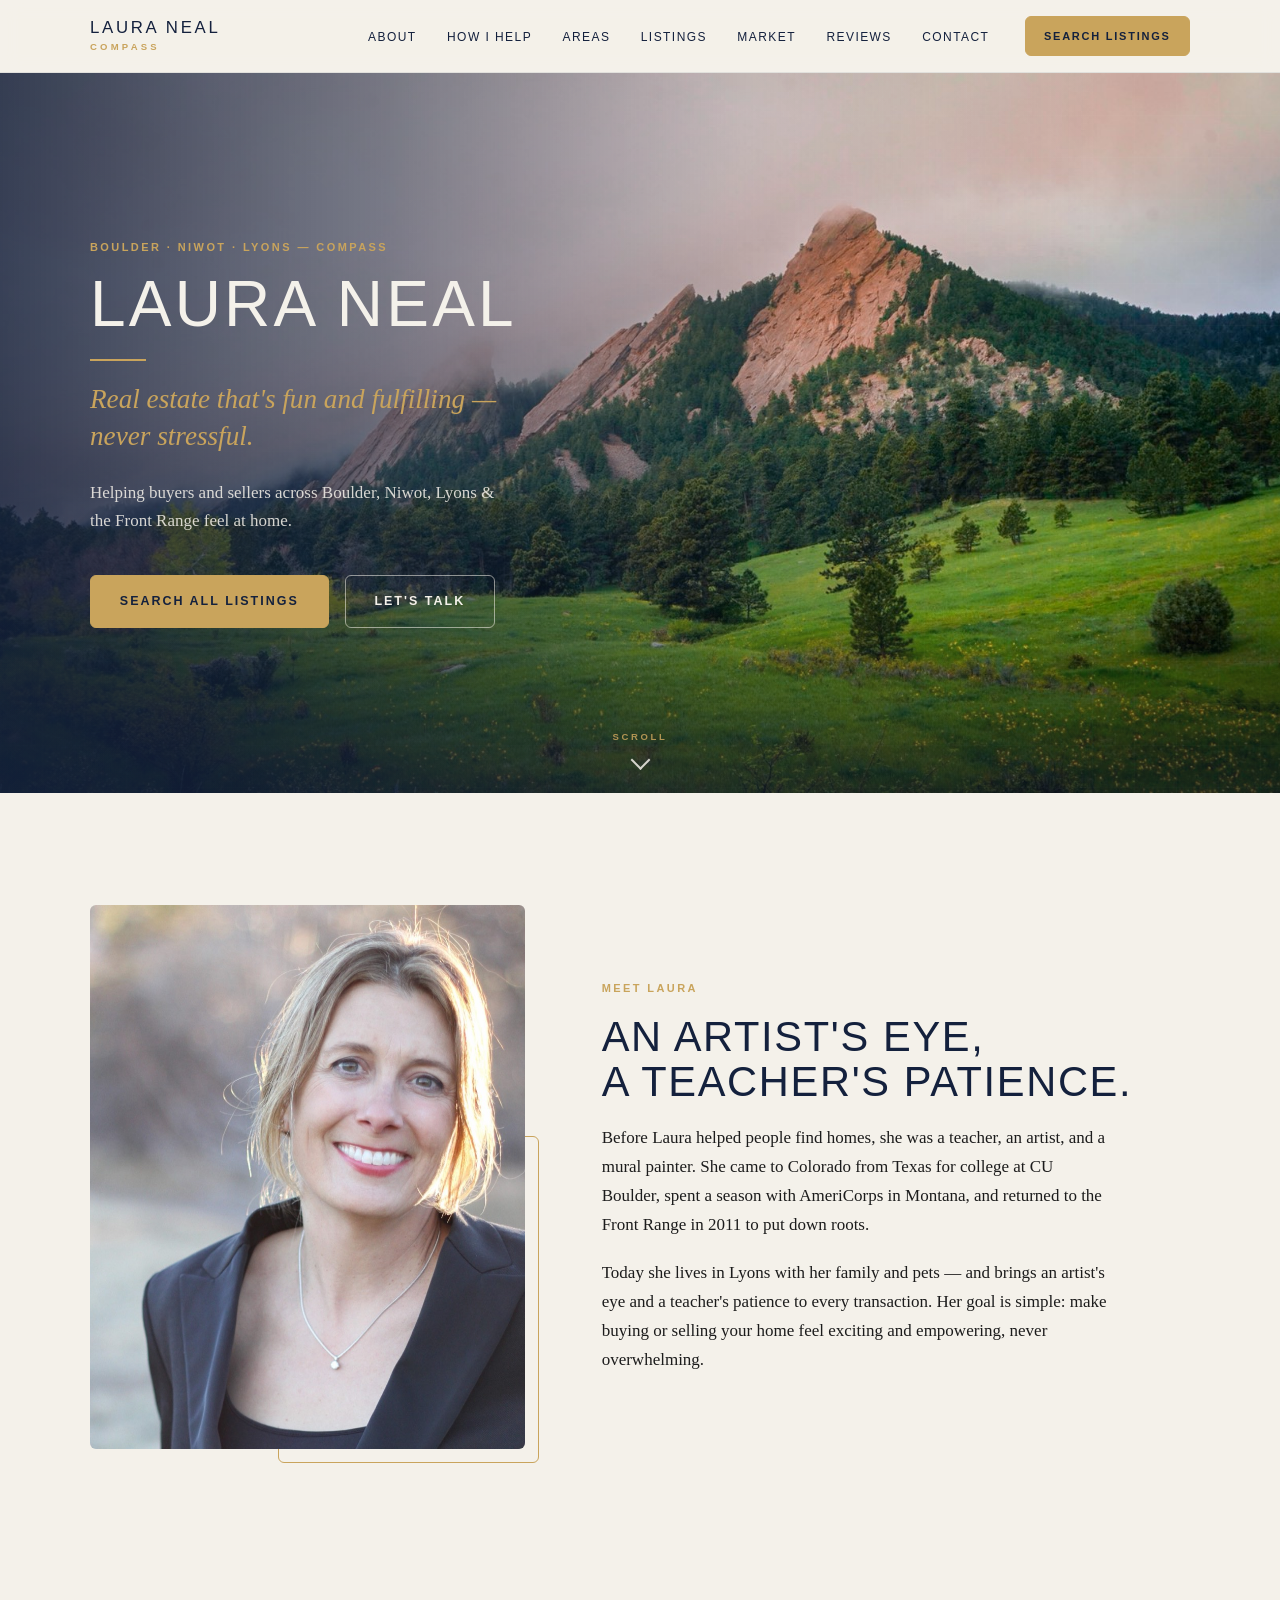
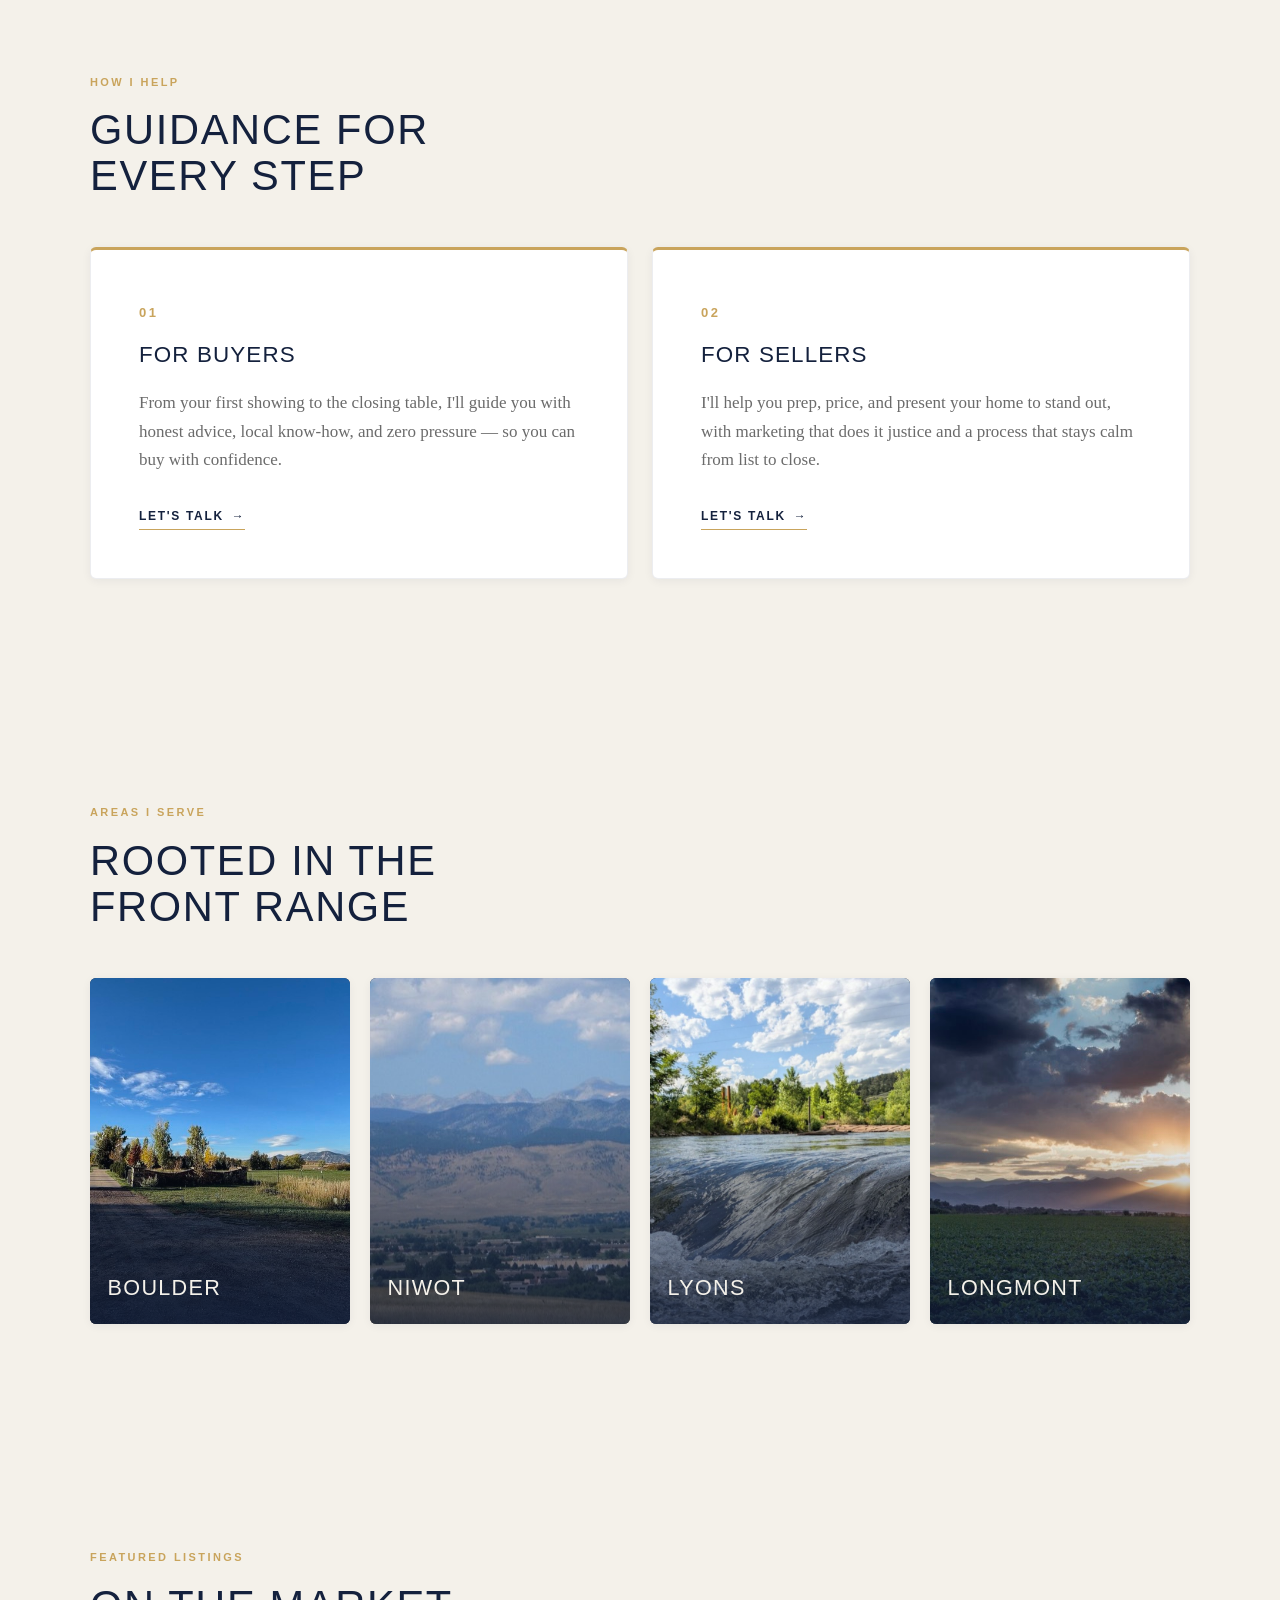
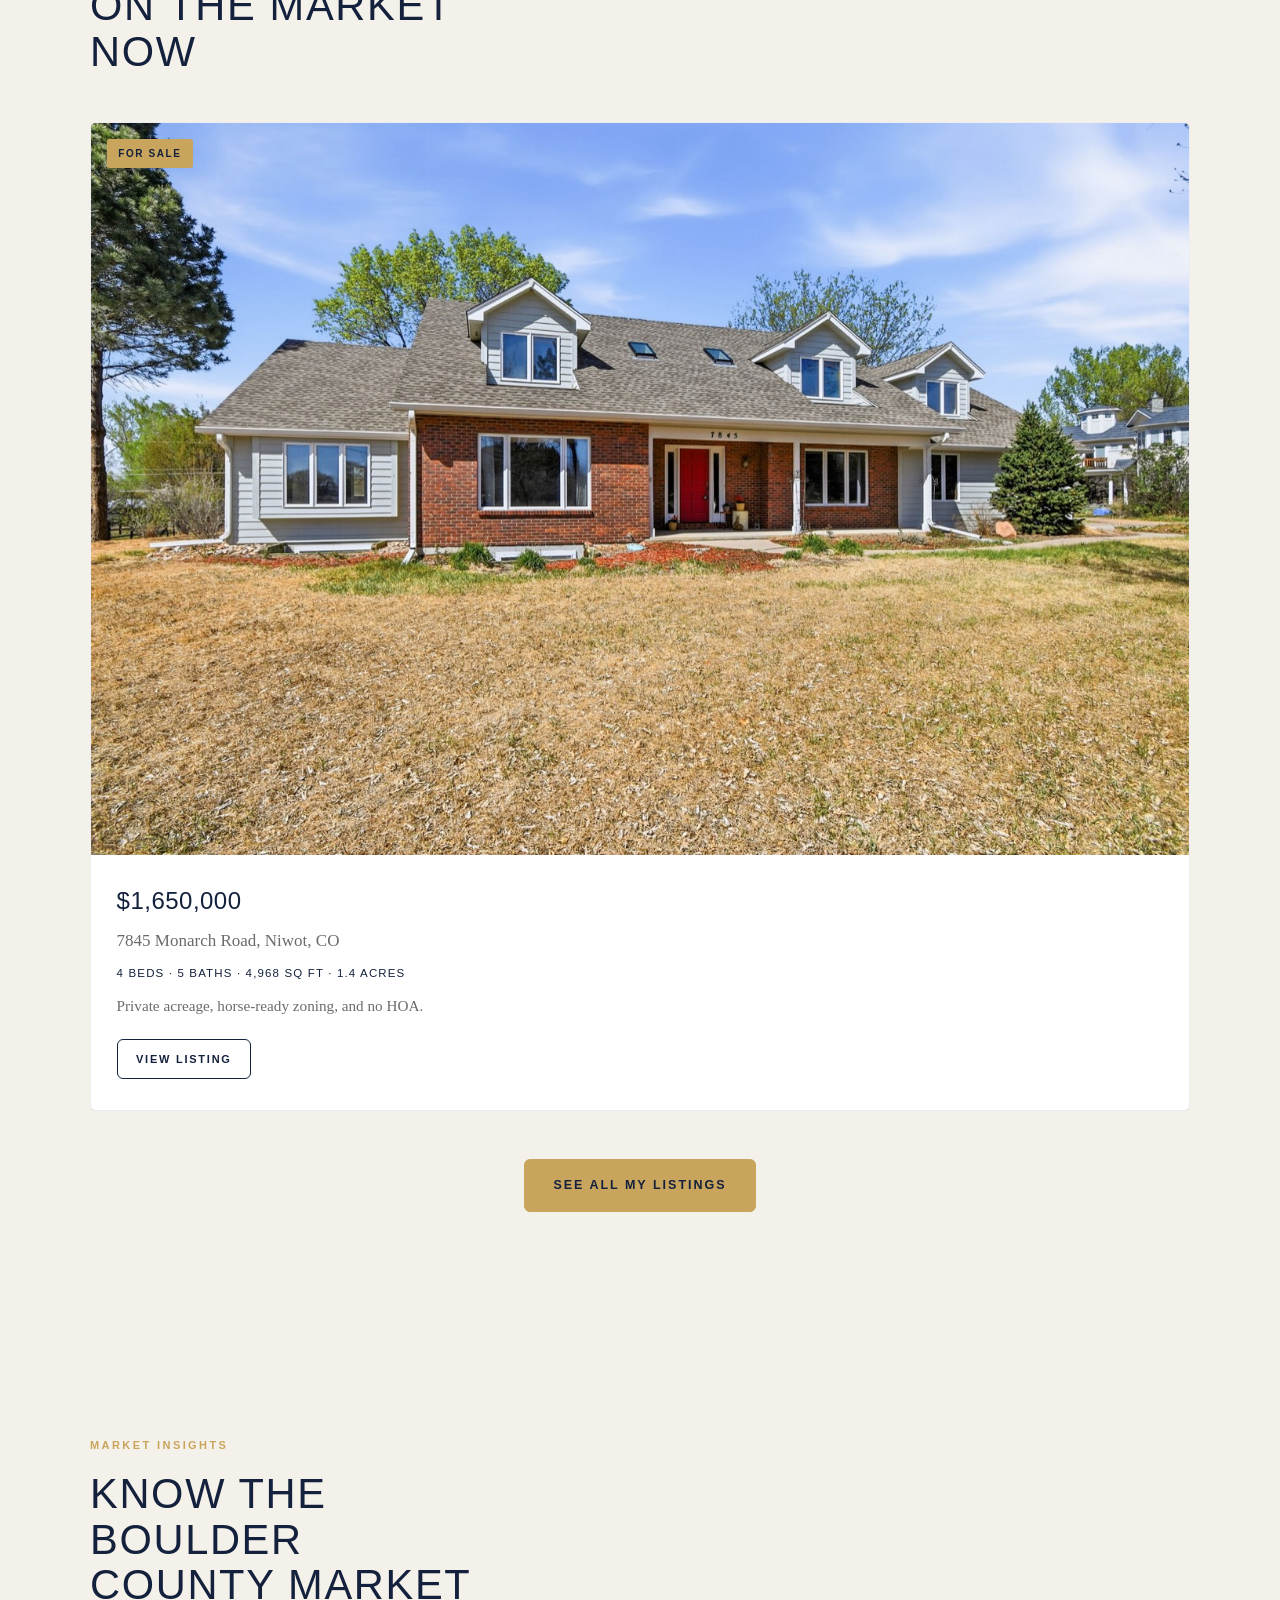
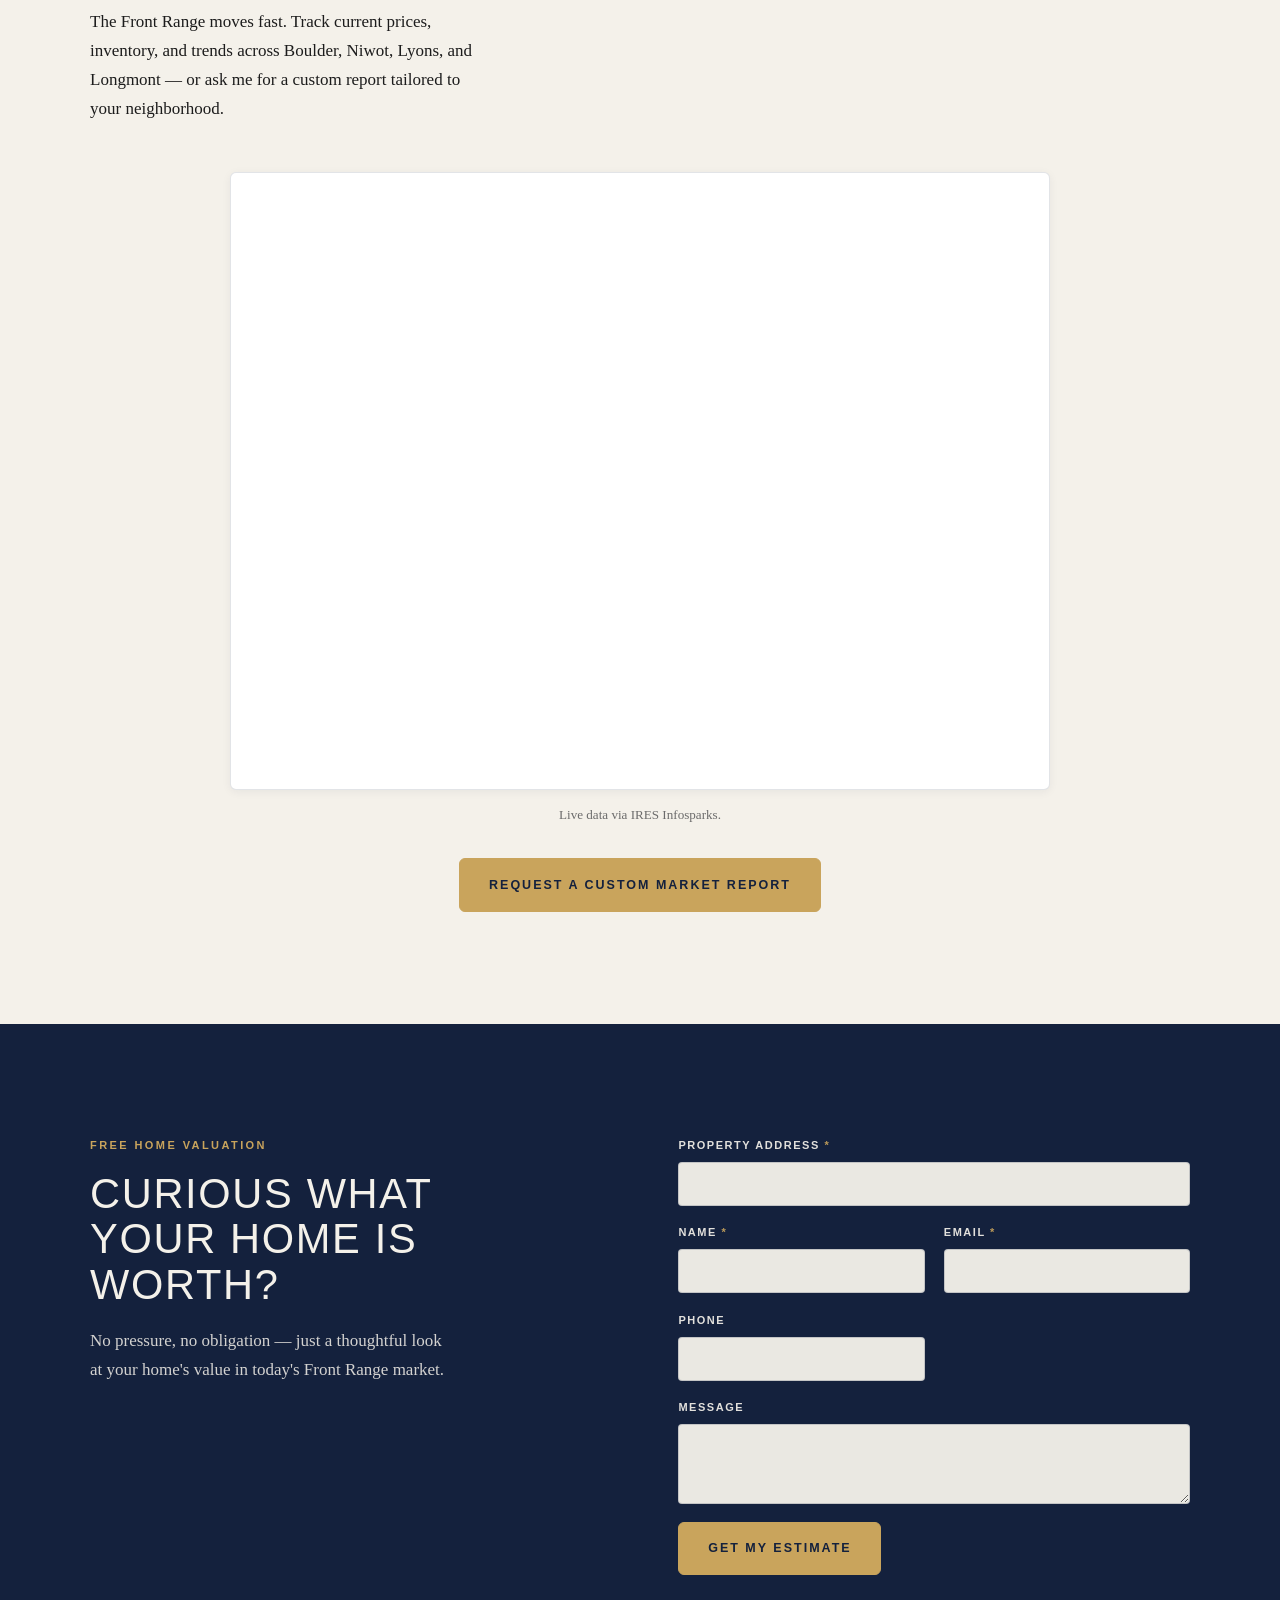
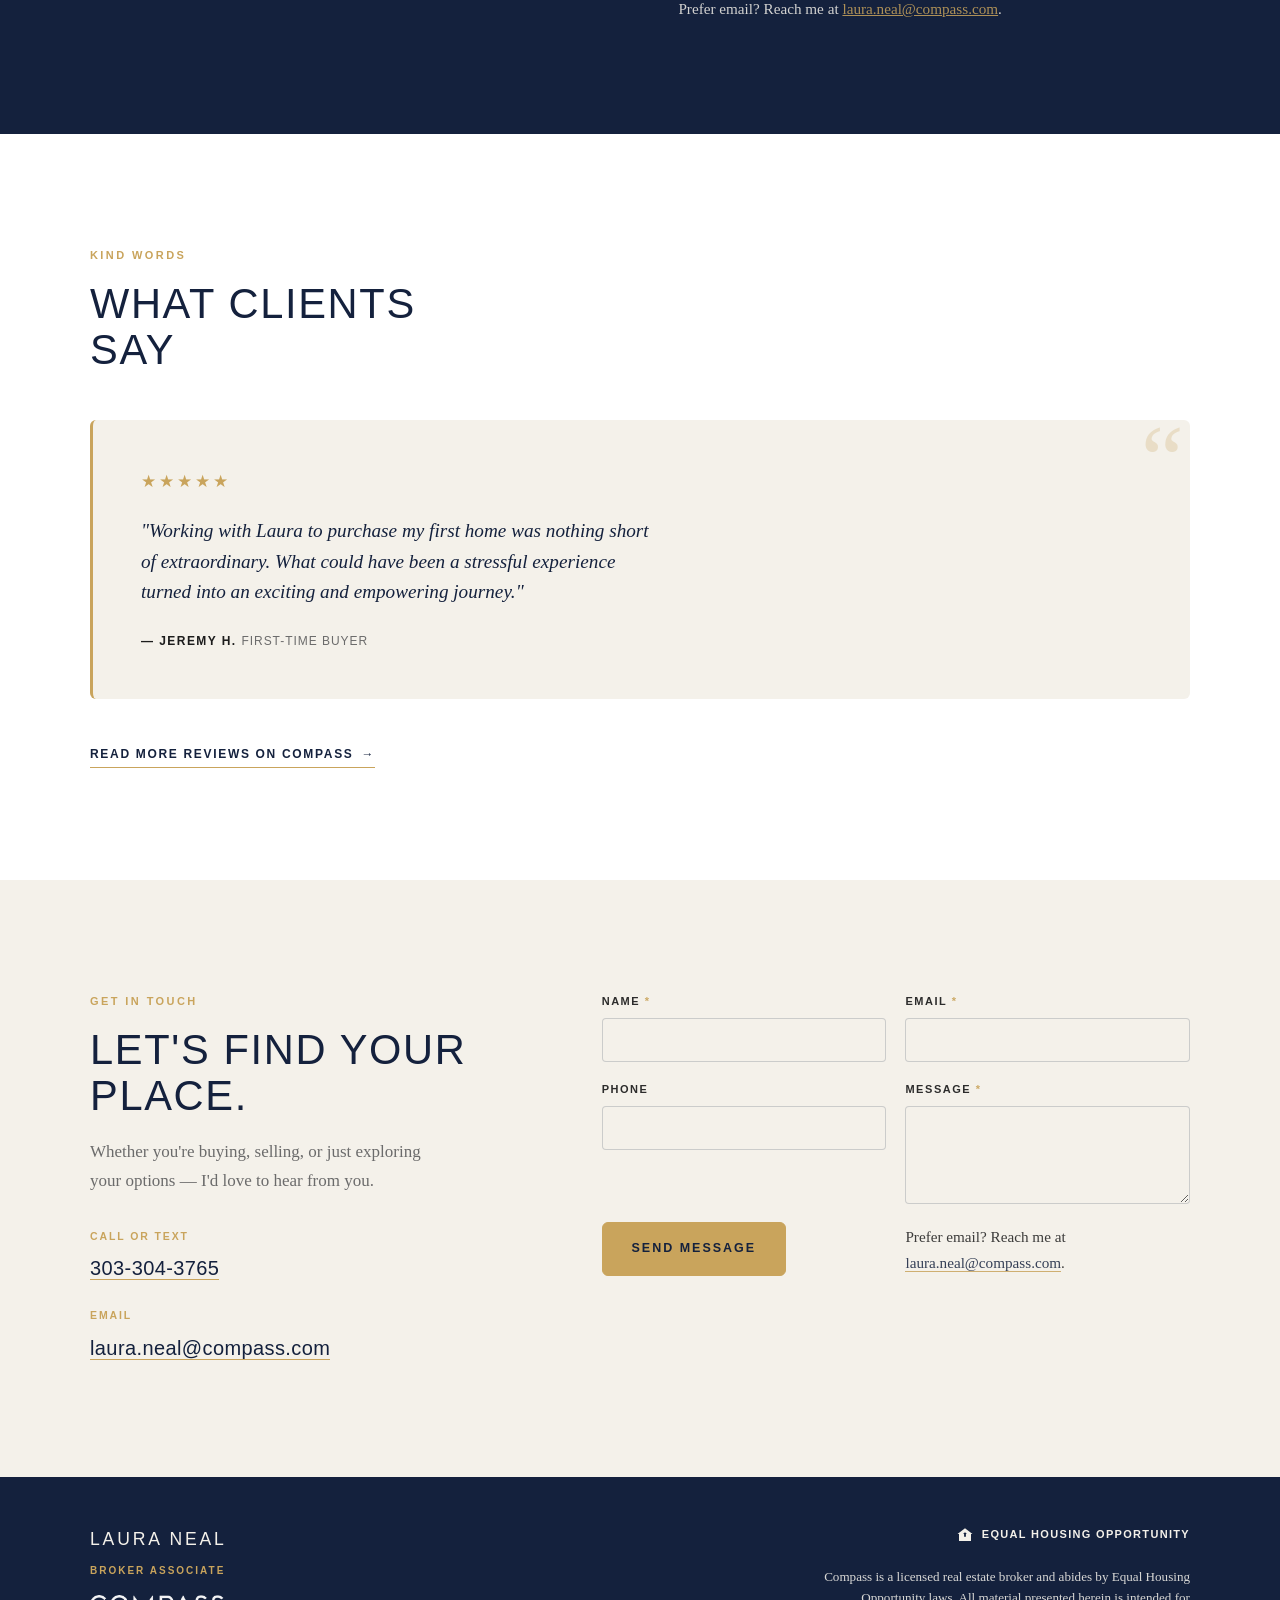
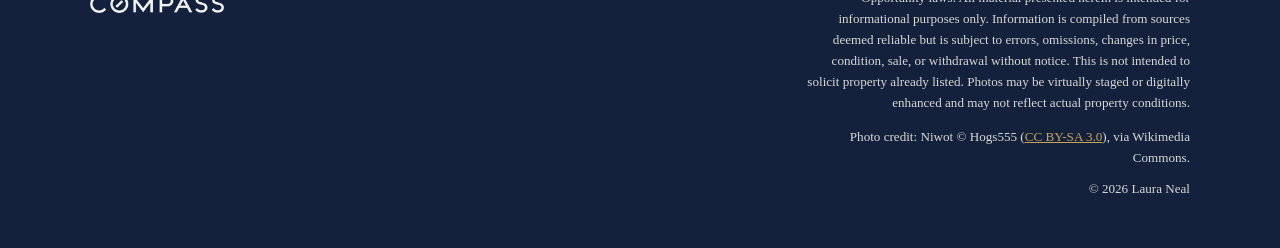
==== commit 3a9f9dd4: "feat: add official Compass logo to footer White Compass wordmark on the navy footer (and black versi" ====
--- a/index.html
+++ b/index.html
@@ -367,7 +367,8 @@
     <div class="container footer-inner">
       <div class="footer-brand">
         <span class="footer-name">Laura Neal</span>
-        <span class="footer-title">Broker Associate · Compass</span>
+        <span class="footer-title">Broker Associate</span>
+        <img class="footer-compass" src="assets/compass-white.png" alt="Compass" width="134" height="18">
       </div>
       <div class="footer-meta">
         <p class="footer-disclosure">
--- a/css/styles.css
+++ b/css/styles.css
@@ -450,6 +450,7 @@
 /* Opacity bumped to .88 so cream-on-navy fine print clears WCAG AA at this size. */
 .footer-fine { font-size:.82rem; color:rgba(244,241,234,.88); line-height:1.6; margin-top:.8rem; }
 .footer-copy { font-size:.82rem; color:rgba(244,241,234,.88); margin-top:.6rem; }
+.footer-compass { display:block; height:18px; width:auto; margin-top:.7rem; opacity:.95; }
 
 /* =====================================================================
    AREA PAGES (niwot.html, boulder.html, lyons.html, longmont.html)
